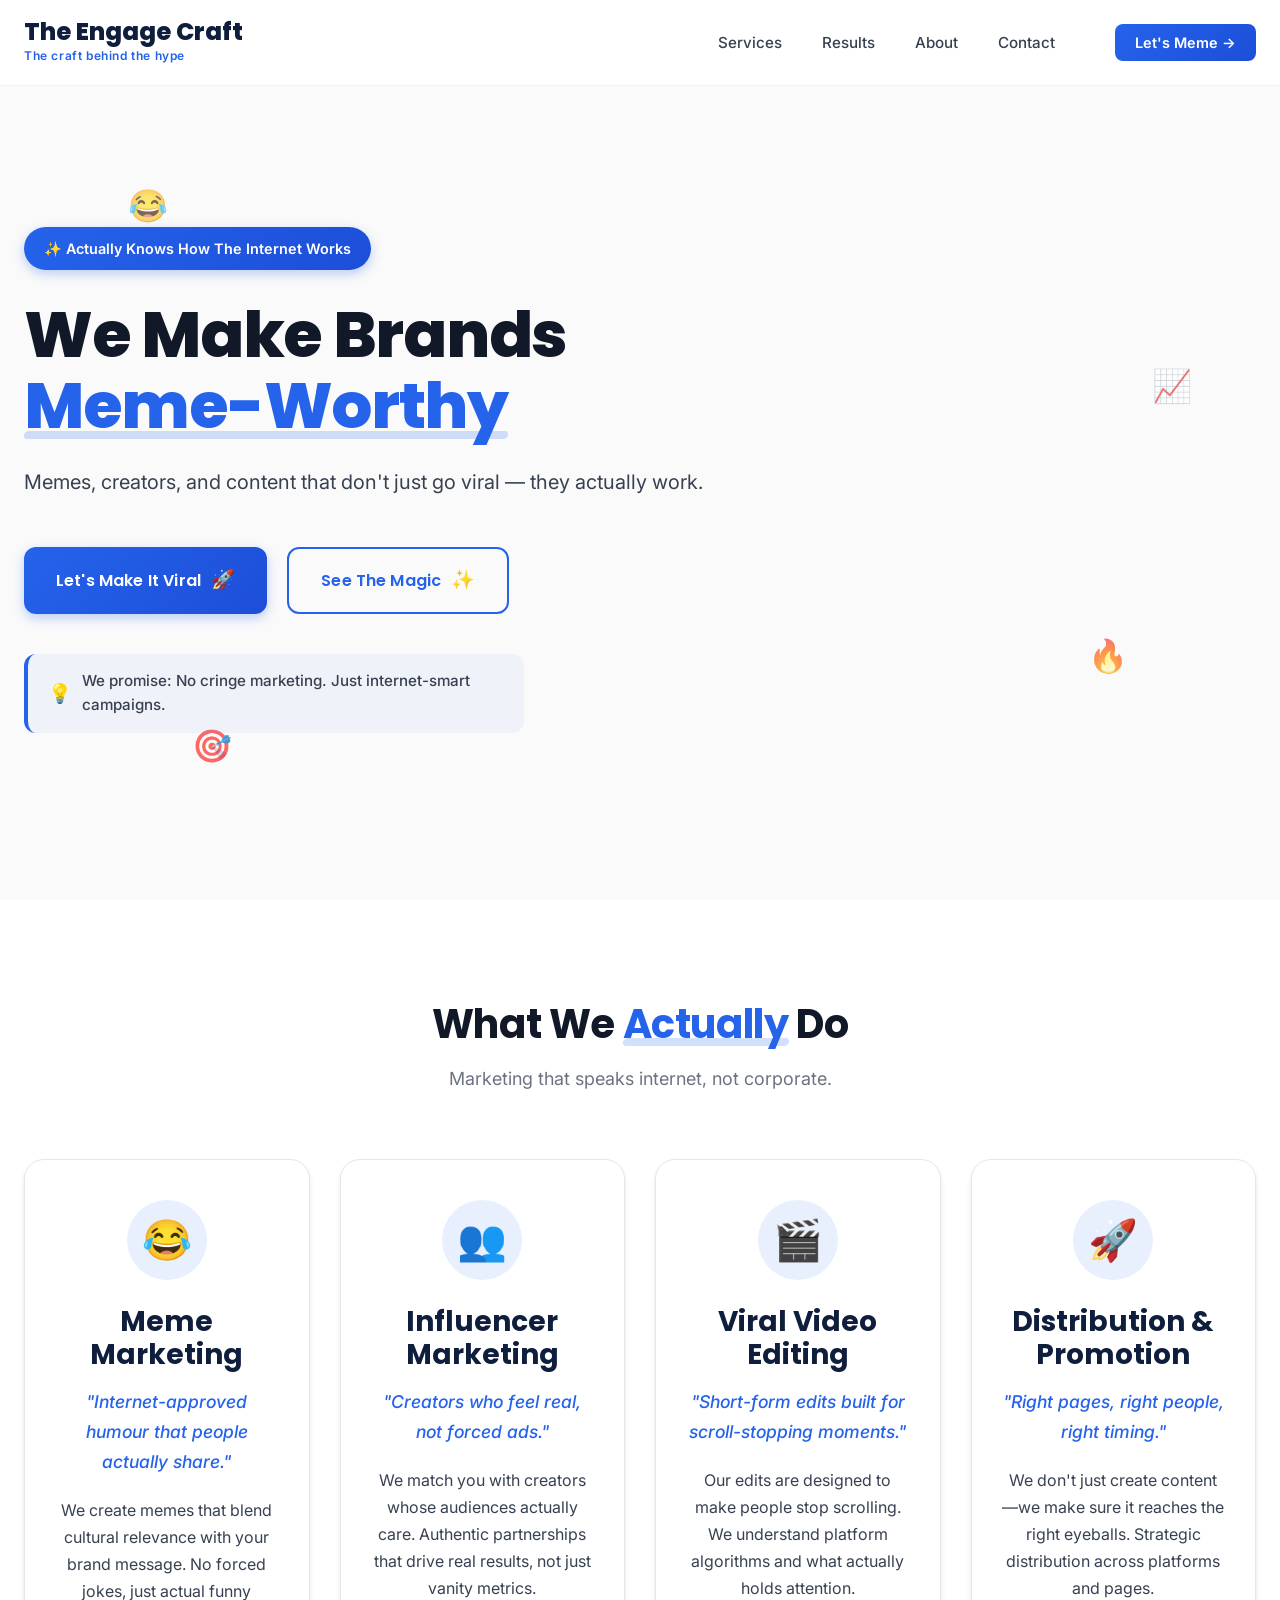
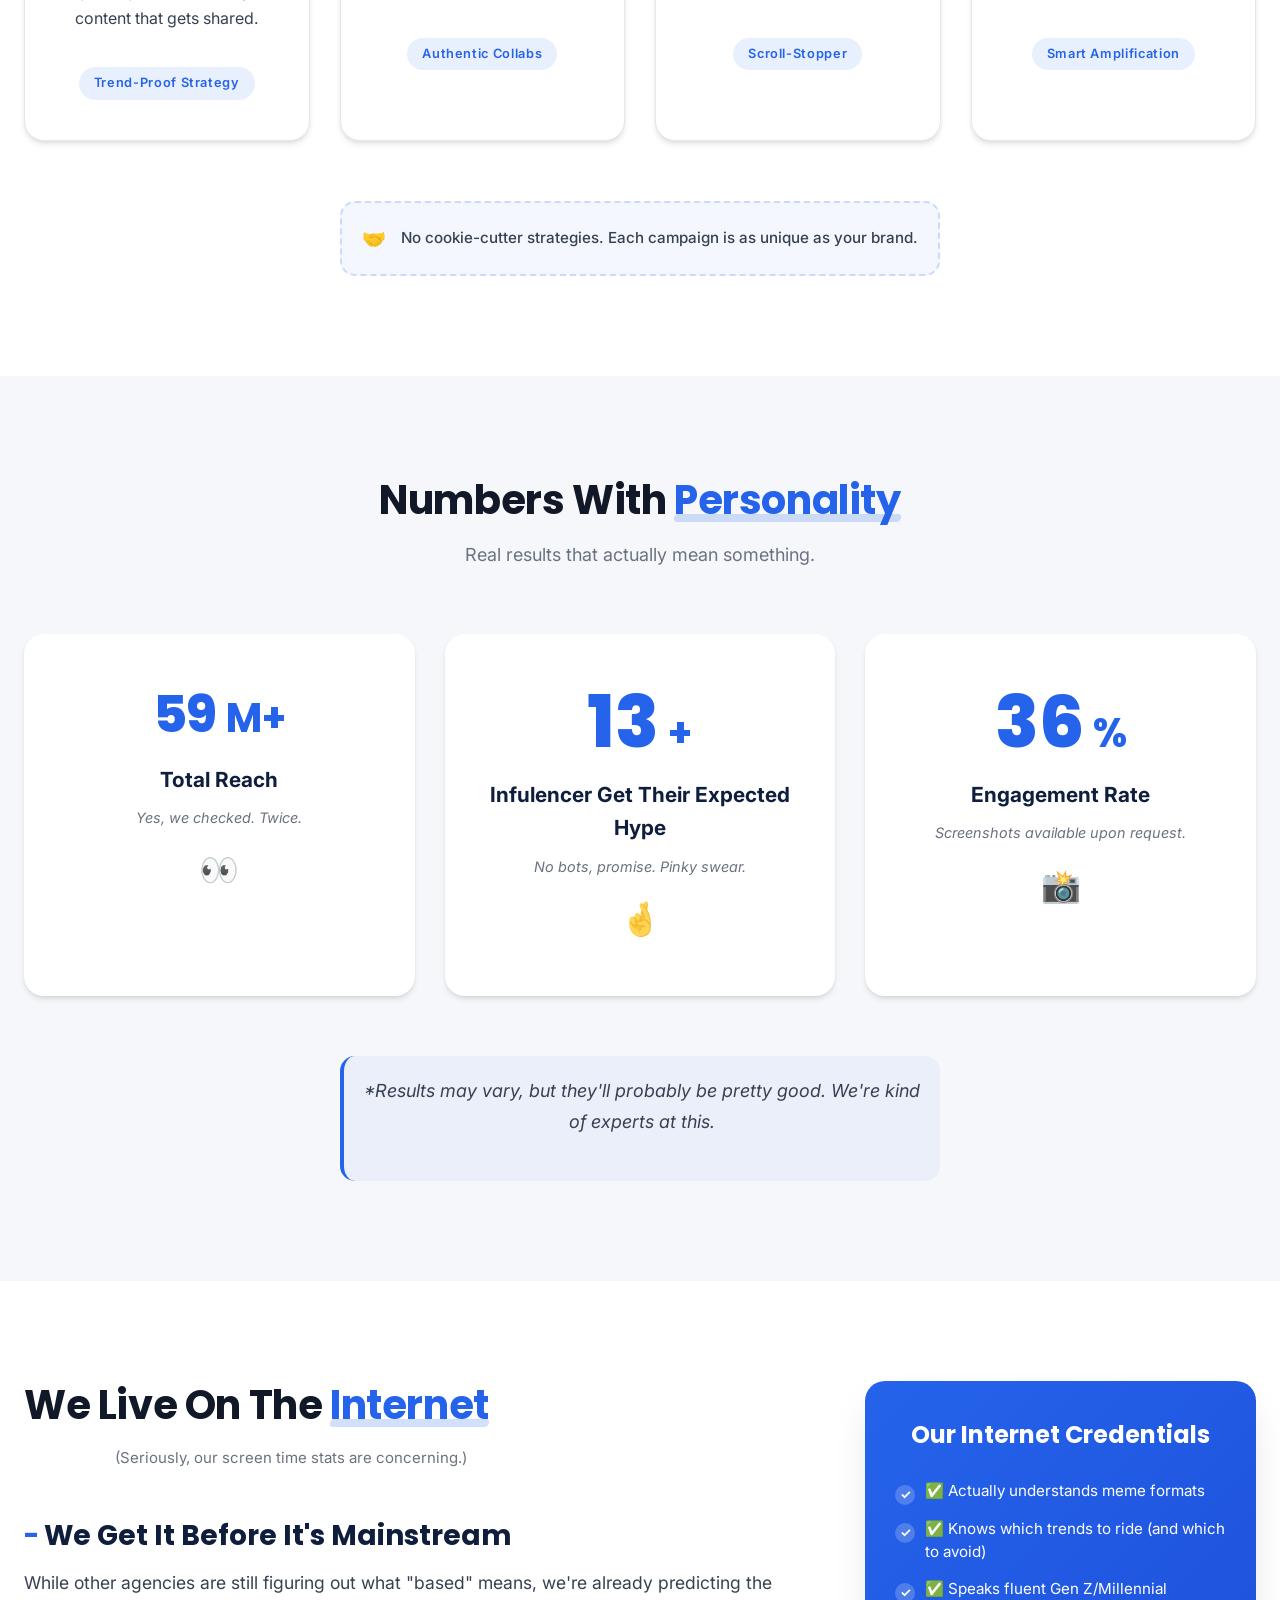
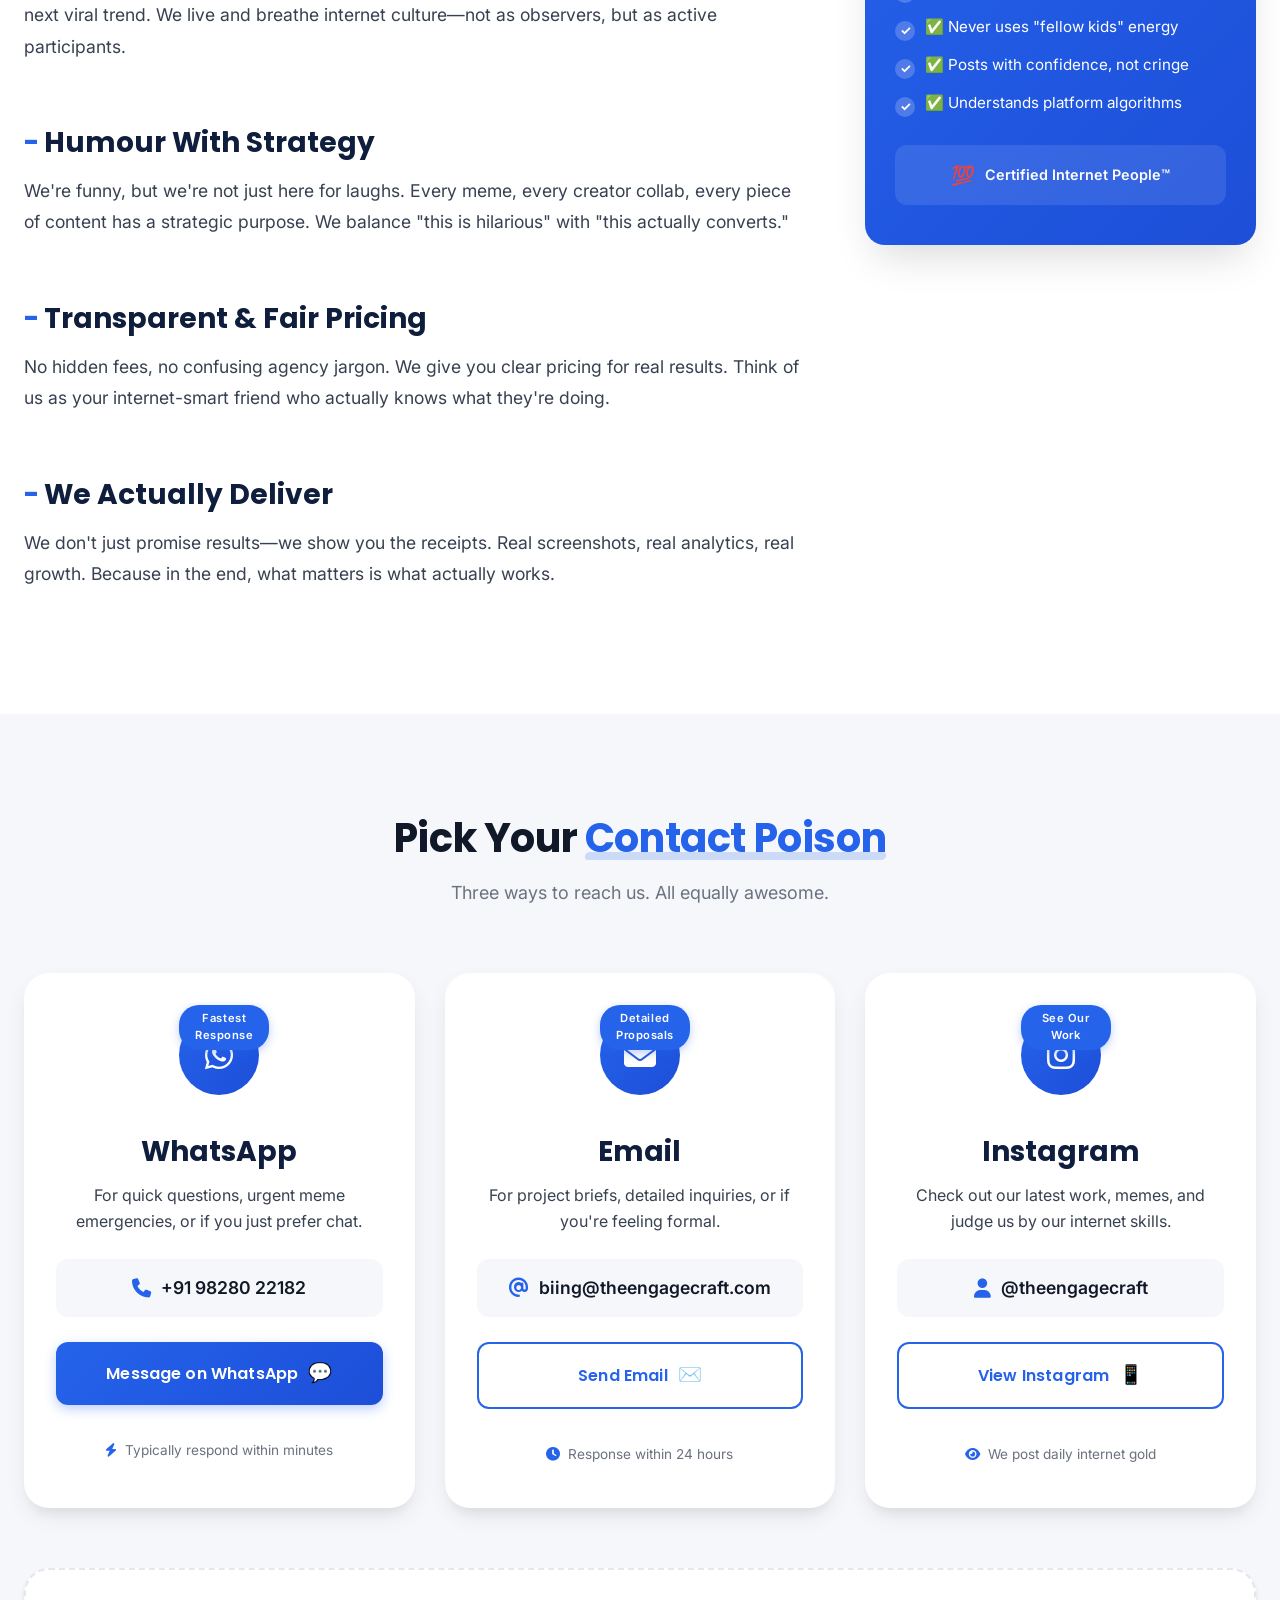
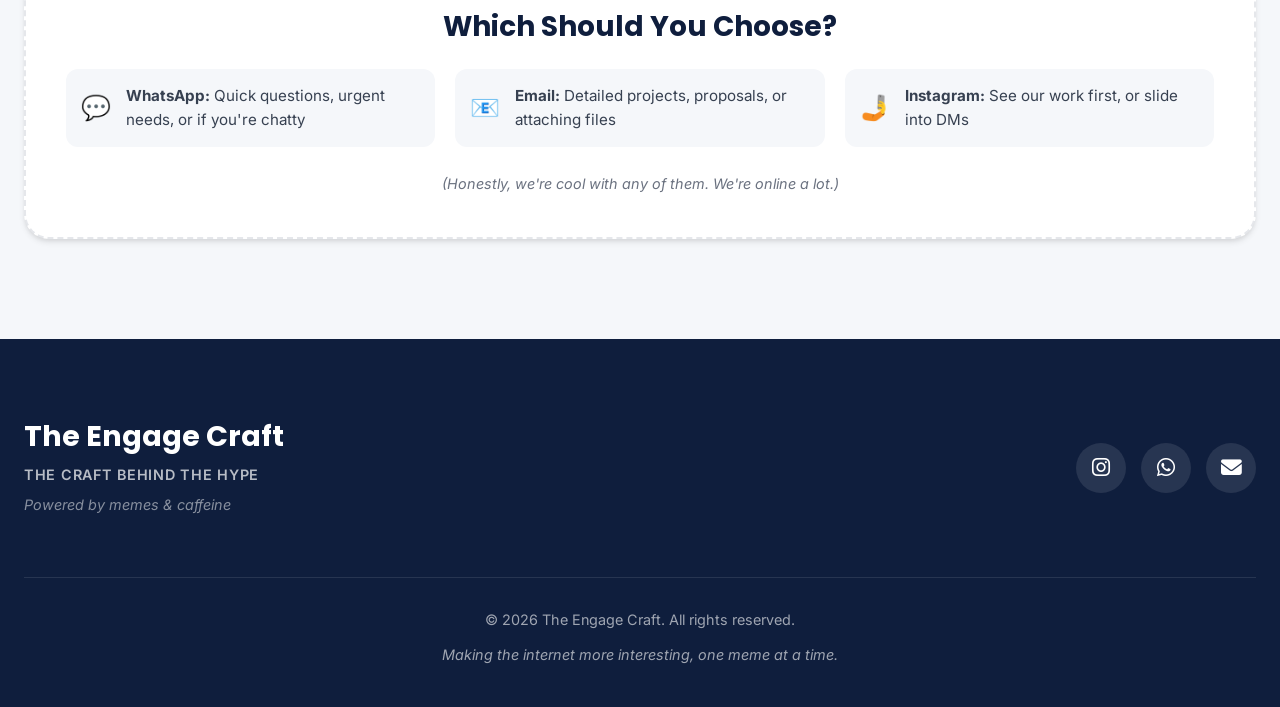
==== index.html @ 4ba02a15 "index.html" ====
<!DOCTYPE html>
<html lang="en">
<head>
    <meta charset="UTF-8">
    <meta name="viewport" content="width=device-width, initial-scale=1.0">
    <title>The Engage Craft | Meme & Influencer Marketing Agency</title>
    <link rel="stylesheet" href="style.css">
    <link rel="preconnect" href="https://fonts.googleapis.com">
    <link rel="preconnect" href="https://fonts.gstatic.com" crossorigin>
    <link href="https://fonts.googleapis.com/css2?family=Inter:wght@300;400;500;600;700;800&family=Poppins:wght@400;500;600;700;800&display=swap" rel="stylesheet">
    <link rel="stylesheet" href="https://cdnjs.cloudflare.com/ajax/libs/font-awesome/6.4.0/css/all.min.css">
</head>
<body>
    <!-- Navigation -->
    <nav class="navbar" id="navbar">
        <div class="container">
            <a href="#hero" class="logo">
                <span class="logo-text">The Engage Craft</span>
                <span class="logo-subtitle">The craft behind the hype</span>
            </a>
            
            <ul class="nav-menu">
                <li><a href="#services" class="nav-link"><span>Services</span></a></li>
                <li><a href="#results" class="nav-link"><span>Results</span></a></li>
                <li><a href="#about" class="nav-link"><span>About</span></a></li>
                <li><a href="#contact" class="nav-link"><span>Contact</span></a></li>
                <li><a href="#contact" class="btn-nav">Let's Meme →</a></li>
            </ul>
            
            <button class="mobile-menu-btn" id="mobileMenuBtn" aria-label="Toggle menu">
                <span class="hamburger-line"></span>
                <span class="hamburger-line"></span>
                <span class="hamburger-line"></span>
            </button>
        </div>
    </nav>

    <!-- Hero Section -->
    <section class="hero" id="hero">
        <div class="container">
            <div class="hero-content">
                <div class="hero-badge animate-on-scroll" data-animation="fade-in">
                    <span>✨ Actually Knows How The Internet Works</span>
                </div>
                
                <h1 class="hero-title animate-on-scroll" data-animation="slide-up">
                    We Make Brands<br><span class="highlight">Meme-Worthy</span>
                </h1>
                
                <p class="hero-subtext animate-on-scroll" data-animation="slide-up" data-delay="0.1">
                    Memes, creators, and content that don't just go viral — they <span class="underline-hover">actually work</span>.
                </p>
                
                <div class="hero-cta animate-on-scroll" data-animation="slide-up" data-delay="0.2">
                    <a href="#contact" class="btn btn-primary wiggle-on-hover">
                        <span class="btn-text">Let's Make It Viral</span>
                        <span class="btn-icon">🚀</span>
                    </a>
                    <a href="#services" class="btn btn-outline">
                        <span class="btn-text">See The Magic</span>
                        <span class="btn-icon">✨</span>
                    </a>
                </div>
                
                <div class="hero-note animate-on-scroll" data-animation="fade-in" data-delay="0.3">
                    <span class="note-icon">💡</span>
                    <span class="note-text">We promise: No cringe marketing. Just internet-smart campaigns.</span>
                </div>
            </div>
        </div>
        
        <!-- Floating memey elements -->
        <div class="floating-elements">
            <div class="floating-emoji" style="top: 20%; left: 10%; animation-delay: 0s;">😂</div>
            <div class="floating-emoji" style="top: 70%; left: 85%; animation-delay: 0.5s;">🔥</div>
            <div class="floating-emoji" style="top: 40%; left: 90%; animation-delay: 1s;">📈</div>
            <div class="floating-emoji" style="top: 80%; left: 15%; animation-delay: 1.5s;">🎯</div>
        </div>
    </section>

    <!-- Services Section -->
    <section class="services" id="services">
        <div class="container">
            <div class="section-header">
                <h2 class="section-title animate-on-scroll" data-animation="fade-in">
                    What We <span class="highlight">Actually</span> Do
                </h2>
                <p class="section-subtitle animate-on-scroll" data-animation="fade-in" data-delay="0.1">
                    Marketing that speaks internet, not corporate.
                </p>
            </div>
            
            <div class="services-grid">
                <div class="service-card animate-on-scroll" data-animation="slide-up">
                    <div class="service-icon">
                        <div class="emoji-circle">😂</div>
                    </div>
                    <h3>Meme Marketing</h3>
                    <p>"Internet-approved humour that people actually share."</p>
                    <div class="service-details">
                        <p>We create memes that blend cultural relevance with your brand message. No forced jokes, just actual funny content that gets shared.</p>
                    </div>
                    <div class="service-tag">Trend-Proof Strategy</div>
                </div>
                
                <div class="service-card animate-on-scroll" data-animation="slide-up" data-delay="0.1">
                    <div class="service-icon">
                        <div class="emoji-circle">👥</div>
                    </div>
                    <h3>Influencer Marketing</h3>
                    <p>"Creators who feel real, not forced ads."</p>
                    <div class="service-details">
                        <p>We match you with creators whose audiences actually care. Authentic partnerships that drive real results, not just vanity metrics.</p>
                    </div>
                    <div class="service-tag">Authentic Collabs</div>
                </div>
                
                <div class="service-card animate-on-scroll" data-animation="slide-up" data-delay="0.2">
                    <div class="service-icon">
                        <div class="emoji-circle">🎬</div>
                    </div>
                    <h3>Viral Video Editing</h3>
                    <p>"Short-form edits built for scroll-stopping moments."</p>
                    <div class="service-details">
                        <p>Our edits are designed to make people stop scrolling. We understand platform algorithms and what actually holds attention.</p>
                    </div>
                    <div class="service-tag">Scroll-Stopper</div>
                </div>
                
                <div class="service-card animate-on-scroll" data-animation="slide-up" data-delay="0.3">
                    <div class="service-icon">
                        <div class="emoji-circle">🚀</div>
                    </div>
                    <h3>Distribution & Promotion</h3>
                    <p>"Right pages, right people, right timing."</p>
                    <div class="service-details">
                        <p>We don't just create content—we make sure it reaches the right eyeballs. Strategic distribution across platforms and pages.</p>
                    </div>
                    <div class="service-tag">Smart Amplification</div>
                </div>
            </div>
            
            <div class="services-note animate-on-scroll" data-animation="fade-in" data-delay="0.4">
                <span class="note-icon">🤝</span>
                <span class="note-text">No cookie-cutter strategies. Each campaign is as unique as your brand.</span>
            </div>
        </div>
    </section>

    <!-- Results Section (UPDATED) -->
    <section class="results" id="results">
        <div class="container">
            <div class="section-header">
                <h2 class="section-title animate-on-scroll" data-animation="fade-in">
                    Numbers With <span class="highlight">Personality</span>
                </h2>
                <p class="section-subtitle animate-on-scroll" data-animation="fade-in" data-delay="0.1">
                    Real results that actually mean something.
                </p>
            </div>
            
            <div class="results-grid">
                <div class="result-card animate-on-scroll" data-animation="counter">
                    <div class="result-number-comma" data-count="100">0</div>
                    <div class="result-suffix">M+</div>
                    <div class="result-title">Total Reach</div>
                    <div class="result-note">Yes, we checked. Twice.</div>
                    <div class="result-emoji">👀</div>
                </div>
                
                <div class="result-card animate-on-scroll" data-animation="counter" data-delay="0.2">
                    <div class="result-number" data-count="25">0</div>
                    <div class="result-suffix">+</div>
                    <div class="result-title">Infulencer Get Their Expected Hype </div>
                    <div class="result-note">No bots, promise. Pinky swear.</div>
                    <div class="result-emoji">🤞</div>
                </div>
                
                <div class="result-card animate-on-scroll" data-animation="counter" data-delay="0.4">
                    <div class="result-number" data-count="95">0</div>
                    <div class="result-suffix">%</div>
                    <div class="result-title">Engagement Rate</div>
                    <div class="result-note">Screenshots available upon request.</div>
                    <div class="result-emoji">📸</div>
                </div>
            </div>
            
            <div class="results-disclaimer animate-on-scroll" data-animation="fade-in" data-delay="0.6">
                <p>*Results may vary, but they'll probably be pretty good. We're kind of experts at this.</p>
            </div>
        </div>
    </section>

    <!-- About Section -->
    <section class="about" id="about">
        <div class="container">
            <div class="about-grid">
                <div class="about-content">
                    <div class="section-header">
                        <h2 class="section-title animate-on-scroll" data-animation="slide-right">
                            We Live On The <span class="highlight">Internet</span>
                        </h2>
                        <p class="section-subtitle animate-on-scroll" data-animation="fade-in" data-delay="0.1" style="font-size: 15px;">
                            (Seriously, our screen time stats are concerning.)
                        </p>
                    </div>
                    
                    <div class="about-text">
                        <div class="about-paragraph animate-on-scroll" data-animation="fade-in">
                            <h3>We Get It Before It's Mainstream</h3>
                            <p>While other agencies are still figuring out what "based" means, we're already predicting the next viral trend. We live and breathe internet culture—not as observers, but as active participants.</p>
                        </div>
                        
                        <div class="about-paragraph animate-on-scroll" data-animation="fade-in" data-delay="0.1">
                            <h3>Humour With Strategy</h3>
                            <p>We're funny, but we're not just here for laughs. Every meme, every creator collab, every piece of content has a strategic purpose. We balance "this is hilarious" with "this actually converts."</p>
                        </div>
                        
                        <div class="about-paragraph animate-on-scroll" data-animation="fade-in" data-delay="0.2">
                            <h3>Transparent & Fair Pricing</h3>
                            <p>No hidden fees, no confusing agency jargon. We give you clear pricing for real results. Think of us as your internet-smart friend who actually knows what they're doing.</p>
                        </div>
                        
                        <div class="about-paragraph animate-on-scroll" data-animation="fade-in" data-delay="0.3">
                            <h3>We Actually Deliver</h3>
                            <p>We don't just promise results—we show you the receipts. Real screenshots, real analytics, real growth. Because in the end, what matters is what actually works.</p>
                        </div>
                    </div>
                </div>
                
                <div class="about-sidebar animate-on-scroll" data-animation="slide-left" data-delay="0.2">
                    <div class="sidebar-card">
                        <h3>Our Internet Credentials</h3>
                        <ul class="credentials-list">
                            <li>✅ Actually understands meme formats</li>
                            <li>✅ Knows which trends to ride (and which to avoid)</li>
                            <li>✅ Speaks fluent Gen Z/Millennial</li>
                            <li>✅ Never uses "fellow kids" energy</li>
                            <li>✅ Posts with confidence, not cringe</li>
                            <li>✅ Understands platform algorithms</li>
                        </ul>
                        <div class="sidebar-note">
                            <span class="note-icon">💯</span>
                            <span>Certified Internet People™</span>
                        </div>
                    </div>
                </div>
            </div>
        </div>
    </section>

    <!-- Contact Section -->
    <section class="contact" id="contact">
        <div class="container">
            <div class="section-header">
                <h2 class="section-title animate-on-scroll" data-animation="fade-in">
                    Pick Your <span class="highlight">Contact Poison</span>
                </h2>
                <p class="section-subtitle animate-on-scroll" data-animation="fade-in" data-delay="0.1">
                    Three ways to reach us. All equally awesome.
                </p>
            </div>
            
            <div class="contact-options-grid">
                <!-- WhatsApp Option -->
                <div class="contact-option-card animate-on-scroll" data-animation="slide-up">
                    <div class="contact-icon-wrapper">
                        <div class="contact-icon pulse-animation">
                            <i class="fab fa-whatsapp"></i>
                        </div>
                        <div class="contact-badge">Fastest Response</div>
                    </div>
                    <h3>WhatsApp</h3>
                    <p class="contact-description">For quick questions, urgent meme emergencies, or if you just prefer chat.</p>
                    <div class="contact-details">
                        <div class="detail-item">
                            <i class="fas fa-phone"></i>
                            <span>+91 98280 22182</span>
                        </div>
                    </div>
                    <a href="https://wa.me/919828022182" class="btn btn-primary" target="_blank">
                        <span class="btn-text">Message on WhatsApp</span>
                        <span class="btn-icon">💬</span>
                    </a>
                    <div class="contact-note">
                        <i class="fas fa-bolt"></i>
                        <span>Typically respond within minutes</span>
                    </div>
                </div>
                
                <!-- Email Option -->
                <div class="contact-option-card animate-on-scroll" data-animation="slide-up" data-delay="0.1">
                    <div class="contact-icon-wrapper">
                        <div class="contact-icon">
                            <i class="fas fa-envelope"></i>
                        </div>
                        <div class="contact-badge">Detailed Proposals</div>
                    </div>
                    <h3>Email</h3>
                    <p class="contact-description">For project briefs, detailed inquiries, or if you're feeling formal.</p>
                    <div class="contact-details">
                        <div class="detail-item">
                            <i class="fas fa-at"></i>
                            <span>biing@theengagecraft.com</span>
                        </div>
                    </div>
                    <a href="mailto:biing@theengagecraft.com" class="btn btn-outline">
                        <span class="btn-text">Send Email</span>
                        <span class="btn-icon">✉️</span>
                    </a>
                    <div class="contact-note">
                        <i class="fas fa-clock"></i>
                        <span>Response within 24 hours</span>
                    </div>
                </div>
                
                <!-- Instagram Option -->
                <div class="contact-option-card animate-on-scroll" data-animation="slide-up" data-delay="0.2">
                    <div class="contact-icon-wrapper">
                        <div class="contact-icon">
                            <i class="fab fa-instagram"></i>
                        </div>
                        <div class="contact-badge">See Our Work</div>
                    </div>
                    <h3>Instagram</h3>
                    <p class="contact-description">Check out our latest work, memes, and judge us by our internet skills.</p>
                    <div class="contact-details">
                        <div class="detail-item">
                            <i class="fas fa-user"></i>
                            <span>@theengagecraft</span>
                        </div>
                    </div>
                    <a href="https://www.instagram.com/theengagecraft/" class="btn btn-outline" target="_blank">
                        <span class="btn-text">View Instagram</span>
                        <span class="btn-icon">📱</span>
                    </a>
                    <div class="contact-note">
                        <i class="fas fa-eye"></i>
                        <span>We post daily internet gold</span>
                    </div>
                </div>
            </div>
            
            <div class="contact-advice animate-on-scroll" data-animation="fade-in" data-delay="0.4">
                <div class="advice-content">
                    <h3>Which Should You Choose?</h3>
                    <div class="advice-grid">
                        <div class="advice-item">
                            <div class="advice-icon">💬</div>
                            <div class="advice-text">
                                <strong>WhatsApp:</strong> Quick questions, urgent needs, or if you're chatty
                            </div>
                        </div>
                        <div class="advice-item">
                            <div class="advice-icon">📧</div>
                            <div class="advice-text">
                                <strong>Email:</strong> Detailed projects, proposals, or attaching files
                            </div>
                        </div>
                        <div class="advice-item">
                            <div class="advice-icon">🤳</div>
                            <div class="advice-text">
                                <strong>Instagram:</strong> See our work first, or slide into DMs
                            </div>
                        </div>
                    </div>
                    <p class="advice-footer">(Honestly, we're cool with any of them. We're online a lot.)</p>
                </div>
            </div>
        </div>
    </section>

    <!-- Footer -->
    <footer class="footer">
        <div class="container">
            <div class="footer-content">
                <div class="footer-brand">
                    <h3>The Engage Craft</h3>
                    <p class="footer-tagline">The craft behind the hype</p>
                    <p class="footer-motto">Powered by memes & caffeine</p>
                </div>
                
                <div class="footer-social">
                    <a href="https://www.instagram.com/theengagecraft/" class="social-icon" target="_blank" aria-label="Instagram">
                        <i class="fab fa-instagram"></i>
                    </a>
                    <a href="https://wa.me/919828022182" class="social-icon" target="_blank" aria-label="WhatsApp">
                        <i class="fab fa-whatsapp"></i>
                    </a>
                    <a href="mailto:biing@theengagecraft.com" class="social-icon" aria-label="Email">
                        <i class="fas fa-envelope"></i>
                    </a>
                </div>
            </div>
            
            <div class="footer-bottom">
                <p>&copy; <span id="currentYear"></span> The Engage Craft. All rights reserved.</p>
                <p class="footer-note">Making the internet more interesting, one meme at a time.</p>
            </div>
        </div>
    </footer>

    <script src="script.js"></script>
</body>
</html>
---- style.css ----
/* ===== CSS RESET & VARIABLES ===== */
* {
    margin: 0;
    padding: 0;
    box-sizing: border-box;
}

:root {
    /* Premium Color Palette */
    --primary-blue: #0F1E3D;
    --accent-blue: #2563EB;
    --electric-blue: #3B82F6;
    --blue-light: rgba(37, 99, 235, 0.1);
    --blue-gradient: linear-gradient(135deg, #2563EB 0%, #1D4ED8 100%);
    
    /* Neutral Colors */
    --white: #FFFFFF;
    --off-white: #FAFAFA;
    --light-gray: #F5F7FA;
    --medium-gray: #E5E7EB;
    --dark-gray: #374151;
    --charcoal: #111827;
    
    /* Typography */
    --text-primary: #111827;
    --text-secondary: #374151;
    --text-light: #6B7280;
    
    /* Effects */
    --shadow-sm: 0 1px 3px rgba(0, 0, 0, 0.1);
    --shadow-md: 0 4px 6px -1px rgba(0, 0, 0, 0.1), 0 2px 4px -1px rgba(0, 0, 0, 0.06);
    --shadow-lg: 0 10px 25px -5px rgba(0, 0, 0, 0.1), 0 10px 10px -5px rgba(0, 0, 0, 0.04);
    --shadow-xl: 0 20px 40px -10px rgba(0, 0, 0, 0.15);
    
    /* Animations */
    --transition: all 0.3s cubic-bezier(0.34, 1.56, 0.64, 1);
    --transition-slow: all 0.6s cubic-bezier(0.34, 1.56, 0.64, 1);
}

html {
    scroll-behavior: smooth;
    font-size: 16px;
}

body {
    font-family: 'Inter', sans-serif;
    line-height: 1.6;
    color: var(--text-secondary);
    background-color: var(--white);
    overflow-x: hidden;
    -webkit-font-smoothing: antialiased;
    -moz-osx-font-smoothing: grayscale;
}

.container {
    width: 100%;
    max-width: 1280px;
    margin: 0 auto;
    padding: 0 24px;
}

section {
    padding: 100px 0;
    position: relative;
}

/* ===== PLAYFUL TYPOGRAPHY ===== */
h1, h2, h3, h4 {
    font-family: 'Poppins', sans-serif;
    font-weight: 700;
    line-height: 1.2;
    margin-bottom: 1rem;
    color: var(--text-primary);
}

h1 {
    font-size: 3.5rem;
    font-weight: 800;
    letter-spacing: -0.02em;
}

h2 {
    font-size: 2.5rem;
    letter-spacing: -0.01em;
}

h3 {
    font-size: 1.75rem;
}

p {
    margin-bottom: 1.5rem;
    font-weight: 400;
    color: var(--text-secondary);
    font-size: 1.125rem;
    line-height: 1.7;
}

.highlight {
    color: var(--accent-blue);
    position: relative;
    display: inline-block;
}

.highlight::after {
    content: '';
    position: absolute;
    bottom: 2px;
    left: 0;
    width: 100%;
    height: 8px;
    background-color: rgba(37, 99, 235, 0.2);
    z-index: -1;
    border-radius: 4px;
    transform: skewX(-15deg);
}

.underline-hover {
    position: relative;
    display: inline-block;
}

.underline-hover::after {
    content: '';
    position: absolute;
    bottom: -2px;
    left: 0;
    width: 0;
    height: 3px;
    background-color: var(--accent-blue);
    transition: width 0.3s;
    border-radius: 2px;
}

.underline-hover:hover::after {
    width: 100%;
}

.section-title {
    margin-bottom: 1rem;
    position: relative;
}

.section-subtitle {
    color: var(--text-light);
    max-width: 600px;
    margin: 0 auto 3rem;
    font-size: 1.125rem;
}

.section-header {
    text-align: center;
    margin-bottom: 4rem;
}

/* ===== PLAYFUL BUTTONS ===== */
.btn {
    display: inline-flex;
    align-items: center;
    justify-content: center;
    padding: 16px 32px;
    border-radius: 12px;
    text-decoration: none;
    font-weight: 600;
    font-size: 1rem;
    cursor: pointer;
    transition: var(--transition);
    border: none;
    position: relative;
    overflow: hidden;
    gap: 10px;
    font-family: 'Poppins', sans-serif;
    letter-spacing: 0.01em;
}

.btn::before {
    content: '';
    position: absolute;
    top: 50%;
    left: 50%;
    width: 0;
    height: 0;
    border-radius: 50%;
    background: linear-gradient(135deg, rgba(255, 255, 255, 0.1) 0%, rgba(255, 255, 255, 0.2) 100%);
    transform: translate(-50%, -50%);
    transition: width 0.6s, height 0.6s;
}

.btn:hover::before {
    width: 300px;
    height: 300px;
}

.btn-primary {
    background: var(--blue-gradient);
    color: var(--white);
    box-shadow: 0 4px 12px rgba(37, 99, 235, 0.3);
}

.btn-primary:hover {
    transform: translateY(-4px) scale(1.02);
    box-shadow: 0 8px 25px rgba(37, 99, 235, 0.4);
}

.btn-outline {
    background-color: transparent;
    color: var(--accent-blue);
    border: 2px solid var(--accent-blue);
}

.btn-outline:hover {
    background-color: var(--blue-light);
    transform: translateY(-4px);
    box-shadow: var(--shadow-md);
}

.btn-nav {
    padding: 10px 20px;
    background: var(--blue-gradient);
    color: var(--white);
    border-radius: 8px;
    font-weight: 600;
    text-decoration: none;
    transition: var(--transition);
    margin-left: 20px;
    font-size: 0.9rem;
}

.btn-nav:hover {
    transform: translateY(-2px) scale(1.05);
    box-shadow: 0 4px 12px rgba(37, 99, 235, 0.3);
}

.btn-submit {
    width: 100%;
    margin-top: 20px;
    padding: 18px 32px;
    font-size: 1.1rem;
}

.btn-icon {
    font-weight: 700;
    transition: transform 0.3s;
    font-size: 1.2em;
}

.btn:hover .btn-icon {
    transform: translateX(5px) rotate(5deg);
}

/* Wiggle animation for primary buttons */
.wiggle-on-hover:hover {
    animation: wiggle 0.5s ease-in-out;
}

@keyframes wiggle {
    0%, 100% { transform: translateY(-4px) rotate(0deg); }
    25% { transform: translateY(-4px) rotate(-2deg); }
    75% { transform: translateY(-4px) rotate(2deg); }
}

/* ===== NAVBAR ===== */
.navbar {
    position: fixed;
    top: 0;
    left: 0;
    width: 100%;
    background-color: rgba(255, 255, 255, 0.95);
    backdrop-filter: blur(10px);
    -webkit-backdrop-filter: blur(10px);
    z-index: 1000;
    transition: var(--transition);
    transform: translateY(-100%);
    box-shadow: none;
    padding: 20px 0;
    border-bottom: 1px solid rgba(229, 231, 235, 0.5);
}

.navbar.loaded {
    transform: translateY(0);
}

.navbar.scrolled {
    box-shadow: var(--shadow-md);
    padding: 15px 0;
    background-color: rgba(255, 255, 255, 0.98);
}

.navbar .container {
    display: flex;
    justify-content: space-between;
    align-items: center;
}

.logo {
    display: flex;
    flex-direction: column;
    text-decoration: none;
}

.logo-text {
    font-family: 'Poppins', sans-serif;
    font-size: 1.5rem;
    font-weight: 800;
    color: var(--primary-blue);
    line-height: 1;
}

.logo-subtitle {
    font-size: 0.75rem;
    color: var(--accent-blue);
    font-weight: 600;
    letter-spacing: 0.05em;
    margin-top: 2px;
}

.nav-menu {
    display: flex;
    list-style: none;
    align-items: center;
    gap: 40px;
}

.nav-link {
    text-decoration: none;
    color: var(--text-secondary);
    font-weight: 500;
    font-size: 0.95rem;
    position: relative;
    padding: 8px 0;
    transition: color 0.3s;
}

.nav-link span {
    position: relative;
    z-index: 1;
    display: inline-block;
    transition: transform 0.3s;
}

.nav-link::after {
    content: '';
    position: absolute;
    bottom: 0;
    left: 0;
    width: 0;
    height: 3px;
    background: var(--blue-gradient);
    transition: width 0.3s cubic-bezier(0.34, 1.56, 0.64, 1);
    border-radius: 2px;
}

.nav-link:hover span {
    transform: translateY(-2px);
}

.nav-link:hover {
    color: var(--accent-blue);
}

.nav-link:hover::after {
    width: 100%;
}

.mobile-menu-btn {
    display: none;
    background: none;
    border: none;
    flex-direction: column;
    justify-content: space-between;
    width: 30px;
    height: 24px;
    cursor: pointer;
    z-index: 1001;
    padding: 0;
}

.hamburger-line {
    display: block;
    width: 100%;
    height: 3px;
    background-color: var(--primary-blue);
    border-radius: 3px;
    transition: var(--transition);
}

.mobile-menu-btn.active .hamburger-line:nth-child(1) {
    transform: translateY(10px) rotate(45deg);
    background-color: var(--accent-blue);
}

.mobile-menu-btn.active .hamburger-line:nth-child(2) {
    opacity: 0;
}

.mobile-menu-btn.active .hamburger-line:nth-child(3) {
    transform: translateY(-11px) rotate(-45deg);
    background-color: var(--accent-blue);
}

/* ===== HERO SECTION ===== */
.hero {
    padding: 180px 0 120px;
    background-color: var(--off-white);
    position: relative;
    overflow: hidden;
    min-height: 100vh;
    display: flex;
    align-items: center;
}

.hero-content {
    max-width: 800px;
    position: relative;
    z-index: 2;
}

.hero-badge {
    display: inline-block;
    background: var(--blue-gradient);
    color: var(--white);
    padding: 10px 20px;
    border-radius: 50px;
    font-size: 0.9rem;
    font-weight: 600;
    margin-bottom: 30px;
    box-shadow: 0 4px 12px rgba(37, 99, 235, 0.3);
    animation: float 3s ease-in-out infinite;
}

@keyframes float {
    0%, 100% { transform: translateY(0); }
    50% { transform: translateY(-5px); }
}

.hero-title {
    font-size: 4rem;
    margin-bottom: 1.5rem;
    line-height: 1.1;
}

.hero-subtext {
    font-size: 1.25rem;
    margin-bottom: 3rem;
    color: var(--dark-gray);
    max-width: 700px;
}

.hero-cta {
    display: flex;
    gap: 20px;
    margin-bottom: 40px;
}

.hero-note {
    display: flex;
    align-items: center;
    gap: 10px;
    padding: 15px 20px;
    background-color: rgba(37, 99, 235, 0.05);
    border-radius: 12px;
    border-left: 4px solid var(--accent-blue);
    max-width: 500px;
}

.note-icon {
    font-size: 1.2rem;
}

.note-text {
    font-weight: 500;
    color: var(--text-secondary);
    font-size: 0.95rem;
}

/* Floating emojis */
.floating-elements {
    position: absolute;
    top: 0;
    left: 0;
    width: 100%;
    height: 100%;
    pointer-events: none;
    z-index: 1;
}

.floating-emoji {
    position: absolute;
    font-size: 2rem;
    opacity: 0.7;
    animation: float-around 15s infinite linear;
    filter: blur(0.5px);
}

@keyframes float-around {
    0% {
        transform: translate(0, 0) rotate(0deg);
    }
    25% {
        transform: translate(20px, -20px) rotate(90deg);
    }
    50% {
        transform: translate(0, -40px) rotate(180deg);
    }
    75% {
        transform: translate(-20px, -20px) rotate(270deg);
    }
    100% {
        transform: translate(0, 0) rotate(360deg);
    }
}

/* ===== SERVICES SECTION ===== */
.services {
    background-color: var(--white);
}

.services-grid {
    display: grid;
    grid-template-columns: repeat(auto-fit, minmax(280px, 1fr));
    gap: 30px;
    margin-top: 3rem;
}

.service-card {
    background-color: var(--white);
    padding: 40px 30px;
    border-radius: 20px;
    box-shadow: var(--shadow-md);
    transition: var(--transition);
    position: relative;
    overflow: hidden;
    border: 1px solid var(--medium-gray);
    text-align: center;
}

.service-card:hover {
    transform: translateY(-10px) scale(1.02);
    box-shadow: var(--shadow-xl);
    border-color: var(--accent-blue);
}

.service-card::before {
    content: '';
    position: absolute;
    top: 0;
    left: 0;
    width: 100%;
    height: 5px;
    background: var(--blue-gradient);
    transform: scaleX(0);
    transform-origin: left;
    transition: transform 0.5s;
}

.service-card:hover::before {
    transform: scaleX(1);
}

.service-icon {
    margin-bottom: 25px;
}

.emoji-circle {
    width: 80px;
    height: 80px;
    background: var(--blue-light);
    border-radius: 50%;
    display: flex;
    align-items: center;
    justify-content: center;
    margin: 0 auto;
    font-size: 2.5rem;
    transition: var(--transition);
}

.service-card:hover .emoji-circle {
    background: var(--blue-gradient);
    color: var(--white);
    transform: scale(1.1) rotate(5deg);
}

.service-card h3 {
    margin-bottom: 15px;
    color: var(--primary-blue);
}

.service-card > p {
    font-style: italic;
    color: var(--accent-blue);
    font-weight: 500;
    margin-bottom: 20px;
    font-size: 1.1rem;
}

.service-details p {
    color: var(--text-secondary);
    margin-bottom: 20px;
    font-size: 1rem;
}

.service-tag {
    display: inline-block;
    background-color: var(--blue-light);
    color: var(--accent-blue);
    padding: 6px 15px;
    border-radius: 20px;
    font-size: 0.8rem;
    font-weight: 600;
    letter-spacing: 0.05em;
    margin-top: 15px;
}

.services-note {
    text-align: center;
    margin-top: 60px;
    padding: 20px;
    background-color: rgba(37, 99, 235, 0.05);
    border-radius: 15px;
    border: 2px dashed rgba(37, 99, 235, 0.2);
    display: flex;
    align-items: center;
    justify-content: center;
    gap: 15px;
    max-width: 600px;
    margin-left: auto;
    margin-right: auto;
}

/* ===== RESULTS SECTION (UPDATED FOR COMMA FORMAT) ===== */
.results {
    background-color: var(--light-gray);
}

.results-grid {
    display: grid;
    grid-template-columns: repeat(auto-fit, minmax(300px, 1fr));
    gap: 30px;
    margin-top: 3rem;
}

.result-card {
    background-color: var(--white);
    padding: 50px 30px;
    border-radius: 20px;
    box-shadow: var(--shadow-md);
    transition: var(--transition);
    border: 2px solid transparent;
    text-align: center;
    position: relative;
    overflow: hidden;
}

.result-card:hover {
    transform: translateY(-8px);
    box-shadow: var(--shadow-xl);
    border-color: var(--accent-blue);
}

.result-card::after {
    content: '';
    position: absolute;
    top: 0;
    left: 0;
    width: 100%;
    height: 100%;
    background: linear-gradient(135deg, rgba(37, 99, 235, 0.05) 0%, transparent 100%);
    opacity: 0;
    transition: opacity 0.3s;
}

.result-card:hover::after {
    opacity: 1;
}

/* Regular number display */
.result-number {
    display: inline-block;
    font-family: 'Poppins', sans-serif;
    font-size: 4.5rem;
    font-weight: 800;
    color: var(--accent-blue);
    line-height: 1;
}

/* Comma-formatted number display - for large numbers */
.result-number-comma {
    display: inline-block;
    font-family: 'Poppins', sans-serif;
    font-size: 3.2rem;
    font-weight: 800;
    color: var(--accent-blue);
    line-height: 1.1;
    letter-spacing: -0.5px;
}

.result-suffix {
    display: inline-block;
    font-family: 'Poppins', sans-serif;
    font-size: 2.5rem;
    font-weight: 700;
    color: var(--accent-blue);
    line-height: 1;
    margin-left: 5px;
}

.result-title {
    font-size: 1.3rem;
    font-weight: 700;
    margin: 20px 0 10px;
    color: var(--primary-blue);
}

.result-note {
    font-size: 0.9rem;
    color: var(--text-light);
    margin-bottom: 15px;
    font-style: italic;
}

.result-emoji {
    font-size: 2rem;
    margin-top: 15px;
    opacity: 0.8;
    transition: transform 0.3s;
}

.result-card:hover .result-emoji {
    transform: scale(1.2) rotate(10deg);
}

.results-disclaimer {
    text-align: center;
    margin-top: 60px;
    padding: 20px;
    background-color: rgba(37, 99, 235, 0.05);
    border-radius: 15px;
    max-width: 600px;
    margin-left: auto;
    margin-right: auto;
    font-style: italic;
    color: var(--text-secondary);
    border-left: 4px solid var(--accent-blue);
}

/* ===== ABOUT SECTION ===== */
.about {
    background-color: var(--white);
}

.about-grid {
    display: grid;
    grid-template-columns: 2fr 1fr;
    gap: 60px;
    align-items: start;
}

.about-content .section-header {
    text-align: left;
    margin-bottom: 3rem;
}

.about-text {
    display: flex;
    flex-direction: column;
    gap: 40px;
}

.about-paragraph h3 {
    color: var(--primary-blue);
    margin-bottom: 15px;
    position: relative;
    padding-left: 20px;
}

.about-paragraph h3::before {
    content: '-';
    position: absolute;
    left: 0;
    color: var(--accent-blue);
    font-weight: bold;
}

.about-paragraph p {
    color: var(--text-secondary);
    font-size: 1.1rem;
    line-height: 1.8;
}

.about-sidebar {
    position: sticky;
    top: 120px;
}

.sidebar-card {
    background: var(--blue-gradient);
    border-radius: 20px;
    padding: 40px 30px;
    color: var(--white);
    box-shadow: var(--shadow-xl);
}

.sidebar-card h3 {
    color: var(--white);
    margin-bottom: 30px;
    font-size: 1.5rem;
    text-align: center;
}

.credentials-list {
    list-style: none;
    margin-bottom: 30px;
}

.credentials-list li {
    margin-bottom: 15px;
    padding-left: 30px;
    position: relative;
    font-size: 0.95rem;
    line-height: 1.5;
}

.credentials-list li::before {
    content: '';
    position: absolute;
    left: 0;
    top: 5px;
    width: 20px;
    height: 20px;
    background-color: rgba(255, 255, 255, 0.2);
    border-radius: 50%;
}

.credentials-list li::after {
    content: '✓';
    position: absolute;
    left: 5px;
    top: 5px;
    color: var(--white);
    font-weight: bold;
    font-size: 0.8rem;
}

.sidebar-note {
    display: flex;
    align-items: center;
    justify-content: center;
    gap: 10px;
    padding: 15px;
    background-color: rgba(255, 255, 255, 0.1);
    border-radius: 12px;
    font-weight: 600;
    font-size: 0.9rem;
}

/* ===== CONTACT SECTION ===== */
.contact {
    background-color: var(--light-gray);
}

.contact-options-grid {
    display: grid;
    grid-template-columns: repeat(auto-fit, minmax(320px, 1fr));
    gap: 30px;
    margin-top: 3rem;
}

.contact-option-card {
    background-color: var(--white);
    padding: 40px 30px;
    border-radius: 25px;
    box-shadow: var(--shadow-lg);
    border: 2px solid transparent;
    transition: var(--transition);
    text-align: center;
    position: relative;
    overflow: hidden;
    display: flex;
    flex-direction: column;
    align-items: center;
}

.contact-option-card:hover {
    transform: translateY(-10px);
    box-shadow: var(--shadow-xl);
    border-color: var(--accent-blue);
}

.contact-option-card::before {
    content: '';
    position: absolute;
    top: 0;
    left: 0;
    width: 100%;
    height: 5px;
    background: var(--blue-gradient);
    transform: scaleX(0);
    transform-origin: left;
    transition: transform 0.5s;
}

.contact-option-card:hover::before {
    transform: scaleX(1);
}

.contact-icon-wrapper {
    position: relative;
    margin-bottom: 25px;
}

.contact-icon {
    width: 80px;
    height: 80px;
    background: var(--blue-gradient);
    border-radius: 50%;
    display: flex;
    align-items: center;
    justify-content: center;
    color: var(--white);
    font-size: 2rem;
    margin: 0 auto 15px;
    transition: var(--transition);
}

.contact-option-card:hover .contact-icon {
    transform: scale(1.1) rotate(10deg);
}

.contact-badge {
    position: absolute;
    top: -10px;
    right: -10px;
    background-color: var(--accent-blue);
    color: var(--white);
    padding: 5px 12px;
    border-radius: 20px;
    font-size: 0.7rem;
    font-weight: 600;
    letter-spacing: 0.05em;
    box-shadow: 0 3px 10px rgba(37, 99, 235, 0.3);
}

.contact-option-card h3 {
    color: var(--primary-blue);
    margin-bottom: 15px;
}

.contact-description {
    color: var(--text-secondary);
    margin-bottom: 25px;
    font-size: 1rem;
    line-height: 1.6;
}

.contact-details {
    background-color: var(--light-gray);
    padding: 15px;
    border-radius: 12px;
    margin-bottom: 25px;
    width: 100%;
}

.detail-item {
    display: flex;
    align-items: center;
    justify-content: center;
    gap: 10px;
    color: var(--text-primary);
    font-weight: 600;
    font-size: 1.1rem;
}

.detail-item i {
    color: var(--accent-blue);
    font-size: 1.2rem;
}

.contact-option-card .btn {
    width: 100%;
    margin-bottom: 20px;
}

.contact-note {
    display: flex;
    align-items: center;
    justify-content: center;
    gap: 8px;
    font-size: 0.85rem;
    color: var(--text-light);
    margin-top: 15px;
}

.contact-note i {
    color: var(--accent-blue);
}

/* Pulse animation for WhatsApp */
.pulse-animation {
    animation: pulse 2s infinite;
}

@keyframes pulse {
    0% {
        box-shadow: 0 0 0 0 rgba(37, 211, 102, 0.4);
    }
    70% {
        box-shadow: 0 0 0 15px rgba(37, 211, 102, 0);
    }
    100% {
        box-shadow: 0 0 0 0 rgba(37, 211, 102, 0);
    }
}

.contact-advice {
    margin-top: 60px;
    padding: 40px;
    background-color: var(--white);
    border-radius: 25px;
    box-shadow: var(--shadow-md);
    border: 2px dashed var(--medium-gray);
}

.advice-content {
    text-align: center;
}

.advice-content h3 {
    color: var(--primary-blue);
    margin-bottom: 25px;
}

.advice-grid {
    display: grid;
    grid-template-columns: repeat(auto-fit, minmax(250px, 1fr));
    gap: 20px;
    margin-bottom: 25px;
}

.advice-item {
    display: flex;
    align-items: center;
    gap: 15px;
    padding: 15px;
    background-color: var(--light-gray);
    border-radius: 12px;
    text-align: left;
}

.advice-icon {
    font-size: 1.5rem;
    flex-shrink: 0;
}

.advice-text {
    font-size: 0.95rem;
    color: var(--text-secondary);
}

.advice-footer {
    font-style: italic;
    color: var(--text-light);
    margin-bottom: 0;
    font-size: 0.9rem;
}

/* ===== FOOTER ===== */
.footer {
    background-color: var(--primary-blue);
    color: var(--white);
    padding: 80px 0 30px;
}

.footer-content {
    display: flex;
    justify-content: space-between;
    align-items: center;
    margin-bottom: 60px;
}

.footer-brand h3 {
    color: var(--white);
    font-size: 1.8rem;
    margin-bottom: 10px;
}

.footer-tagline {
    color: rgba(255, 255, 255, 0.7);
    font-weight: 600;
    font-size: 0.9rem;
    letter-spacing: 0.05em;
    margin-bottom: 5px;
    text-transform: uppercase;
}

.footer-motto {
    color: rgba(255, 255, 255, 0.5);
    font-size: 0.9rem;
    font-style: italic;
    margin-bottom: 0;
}

.footer-social {
    display: flex;
    gap: 15px;
}

.social-icon {
    display: inline-flex;
    align-items: center;
    justify-content: center;
    width: 50px;
    height: 50px;
    background-color: rgba(255, 255, 255, 0.1);
    border-radius: 50%;
    color: var(--white);
    font-size: 1.3rem;
    text-decoration: none;
    transition: var(--transition);
}

.social-icon:hover {
    background-color: var(--accent-blue);
    transform: translateY(-5px) rotate(10deg);
}

.footer-bottom {
    text-align: center;
    padding-top: 30px;
    border-top: 1px solid rgba(255, 255, 255, 0.1);
}

.footer-bottom p {
    color: rgba(255, 255, 255, 0.6);
    margin-bottom: 10px;
    font-size: 0.9rem;
}

.footer-note {
    color: rgba(255, 255, 255, 0.4);
    font-size: 0.85rem;
    font-style: italic;
    margin-bottom: 0;
}

/* ===== ANIMATION CLASSES ===== */
.animate-on-scroll {
    opacity: 0;
    transform: translateY(30px);
    transition: opacity 0.8s cubic-bezier(0.34, 1.56, 0.64, 1), 
                transform 0.8s cubic-bezier(0.34, 1.56, 0.64, 1);
}

.animate-on-scroll.visible {
    opacity: 1;
    transform: translateY(0);
}

/* ===== RESPONSIVE DESIGN ===== */
@media (max-width: 1024px) {
    h1 {
        font-size: 3rem;
    }
    
    h2 {
        font-size: 2.2rem;
    }
    
    .hero-title {
        font-size: 3.2rem;
    }
    
    .about-grid {
        grid-template-columns: 1fr;
        gap: 40px;
    }
    
    .about-sidebar {
        position: static;
    }
    
    .contact-options-grid {
        grid-template-columns: repeat(auto-fit, minmax(300px, 1fr));
    }
    
    /* Adjust font size for comma-formatted number on tablets */
    .result-number-comma {
        font-size: 2.8rem;
    }
}

@media (max-width: 768px) {
    .mobile-menu-btn {
        display: flex;
    }
    
    .nav-menu {
        position: fixed;
        top: 0;
        right: -100%;
        width: 80%;
        max-width: 300px;
        height: 100vh;
        background-color: var(--white);
        flex-direction: column;
        align-items: flex-start;
        justify-content: flex-start;
        gap: 0;
        transition: right 0.4s;
        box-shadow: var(--shadow-xl);
        z-index: 1000;
        padding: 100px 40px 40px;
    }
    
    .nav-menu.active {
        right: 0;
    }
    
    .nav-menu li {
        width: 100%;
        margin-bottom: 15px;
    }
    
    .nav-link {
        display: block;
        padding: 12px 0;
        font-size: 1.1rem;
    }
    
    .btn-nav {
        margin-left: 0;
        margin-top: 20px;
        width: 100%;
        text-align: center;
    }
    
    .hero-cta {
        flex-direction: column;
        align-items: stretch;
    }
    
    .services-grid,
    .results-grid,
    .contact-options-grid {
        grid-template-columns: 1fr;
    }
    
    .floating-emoji {
        display: none;
    }
    
    .advice-grid {
        grid-template-columns: 1fr;
    }
    
    section {
        padding: 80px 0;
    }
    
    .hero {
        padding: 140px 0 80px;
        min-height: auto;
    }
    
    .footer-content {
        flex-direction: column;
        gap: 30px;
        text-align: center;
    }
    
    .contact-option-card,
    .contact-advice {
        padding: 30px 20px;
    }
    
    /* Adjust font size for comma-formatted number on mobile */
    .result-number-comma {
        font-size: 2.2rem;
    }
    
    .result-suffix {
        font-size: 2rem;
    }
}

@media (max-width: 576px) {
    h1 {
        font-size: 2.5rem;
    }
    
    h2 {
        font-size: 2rem;
    }
    
    .hero-title {
        font-size: 2.5rem;
    }
    
    .hero-subtext {
        font-size: 1.1rem;
    }
    
    .service-card,
    .result-card {
        padding: 30px 20px;
    }
    
    .container {
        padding: 0 20px;
    }
    
    /* Further adjust font size for comma-formatted number on small mobile */
    .result-number-comma {
        font-size: 1.8rem;
    }
    
    .result-suffix {
        font-size: 1.6rem;
    }
}
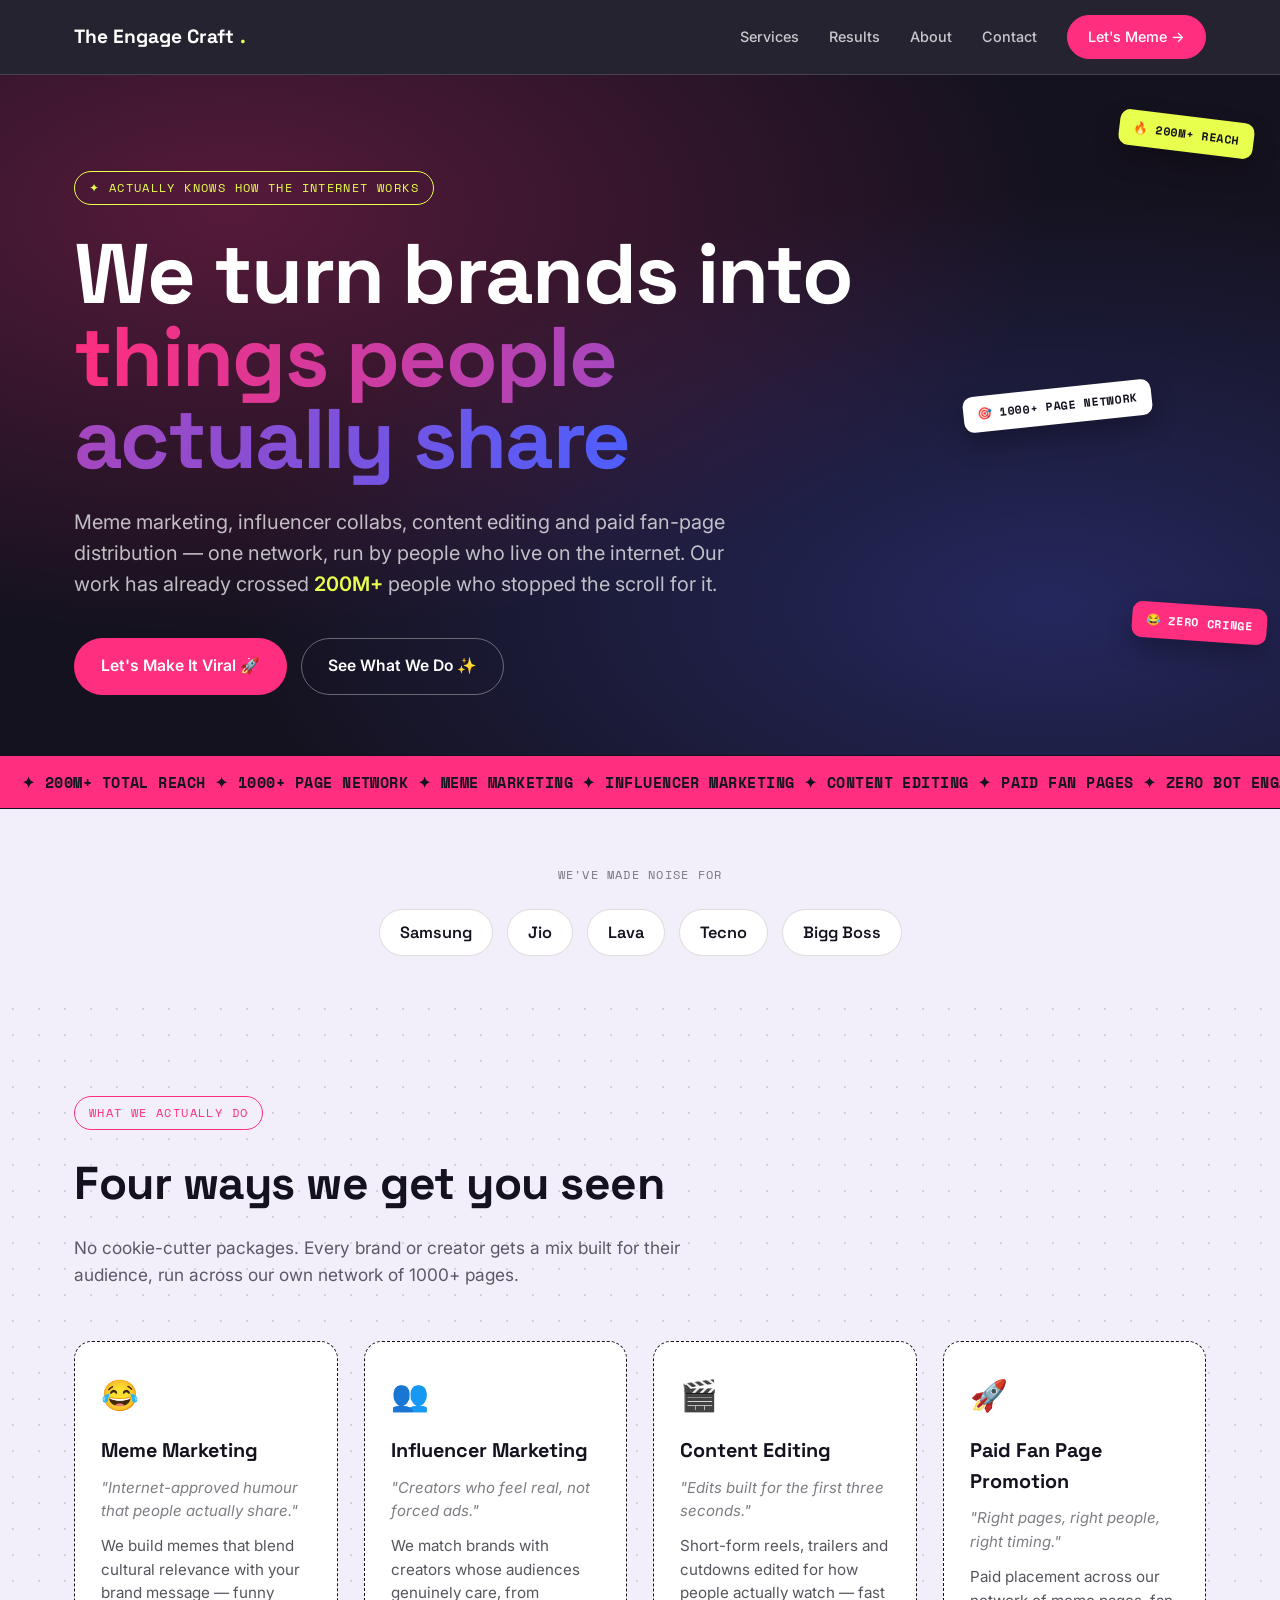
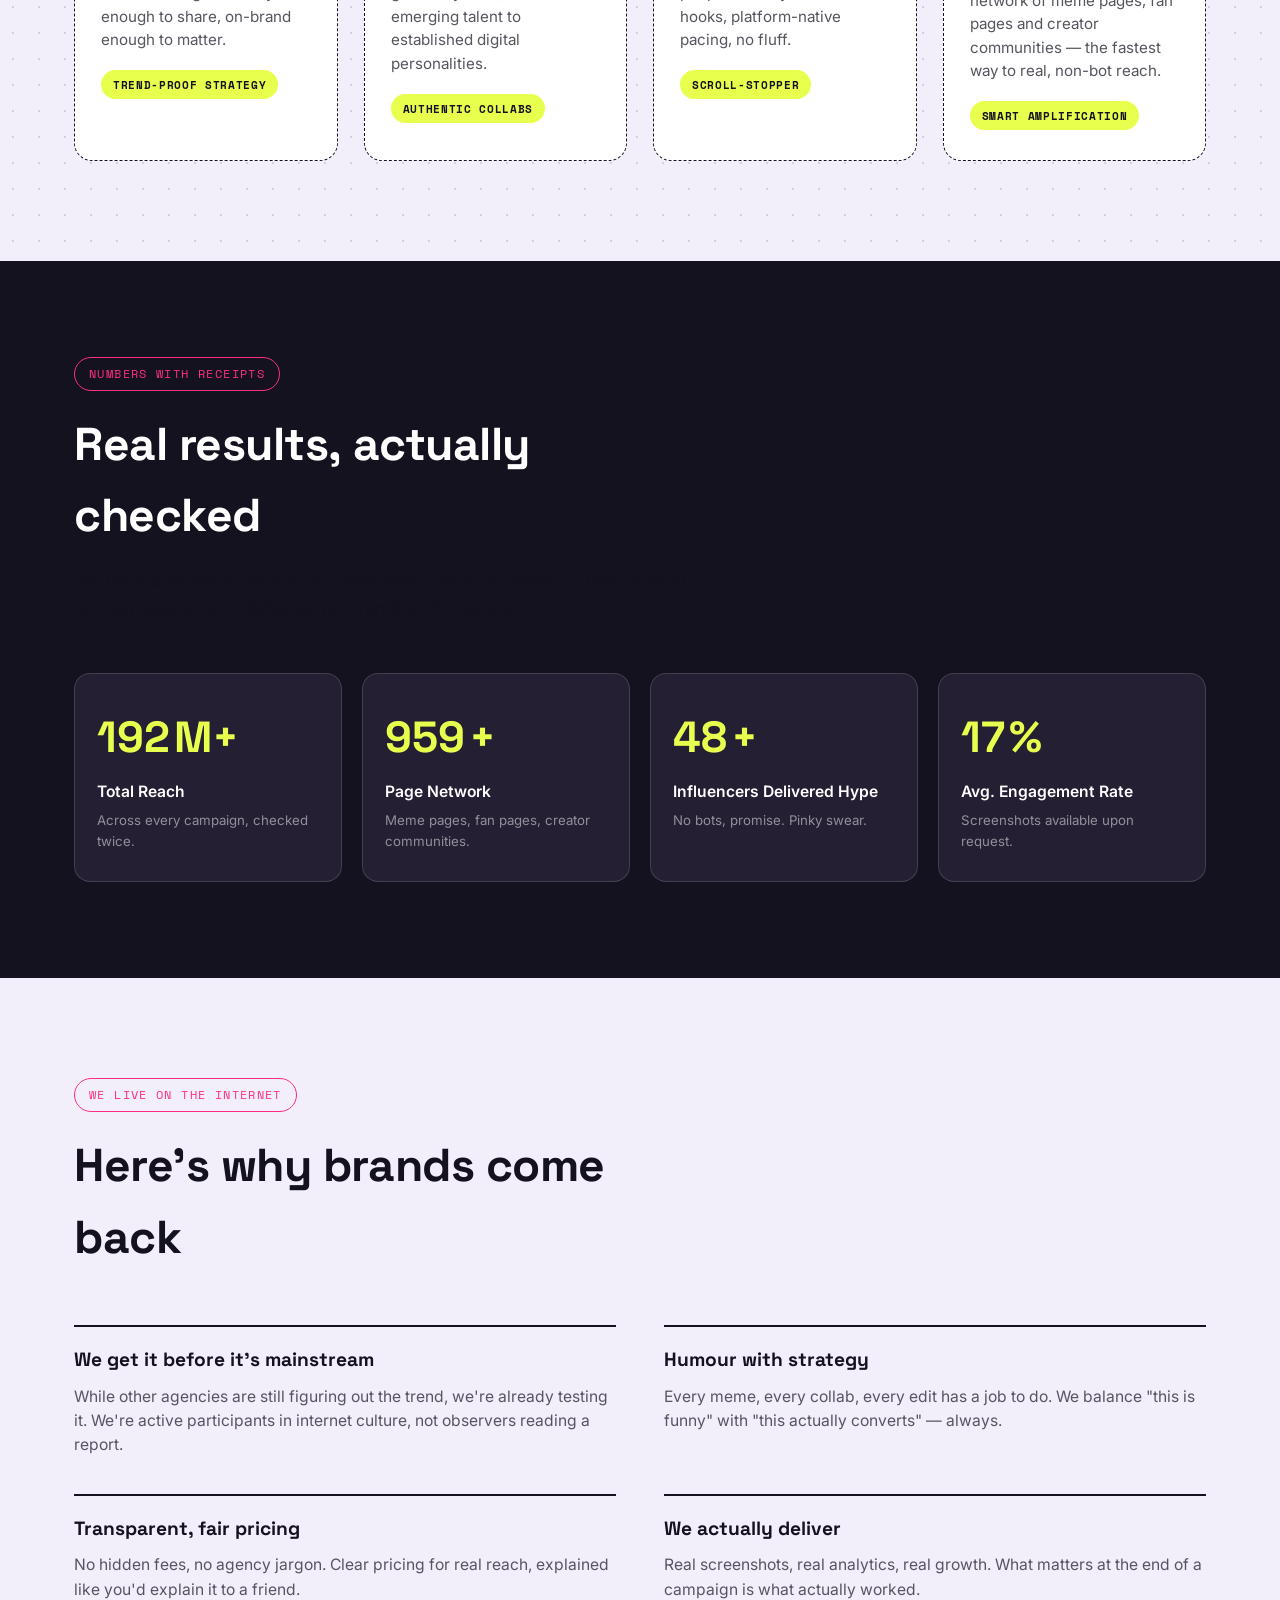
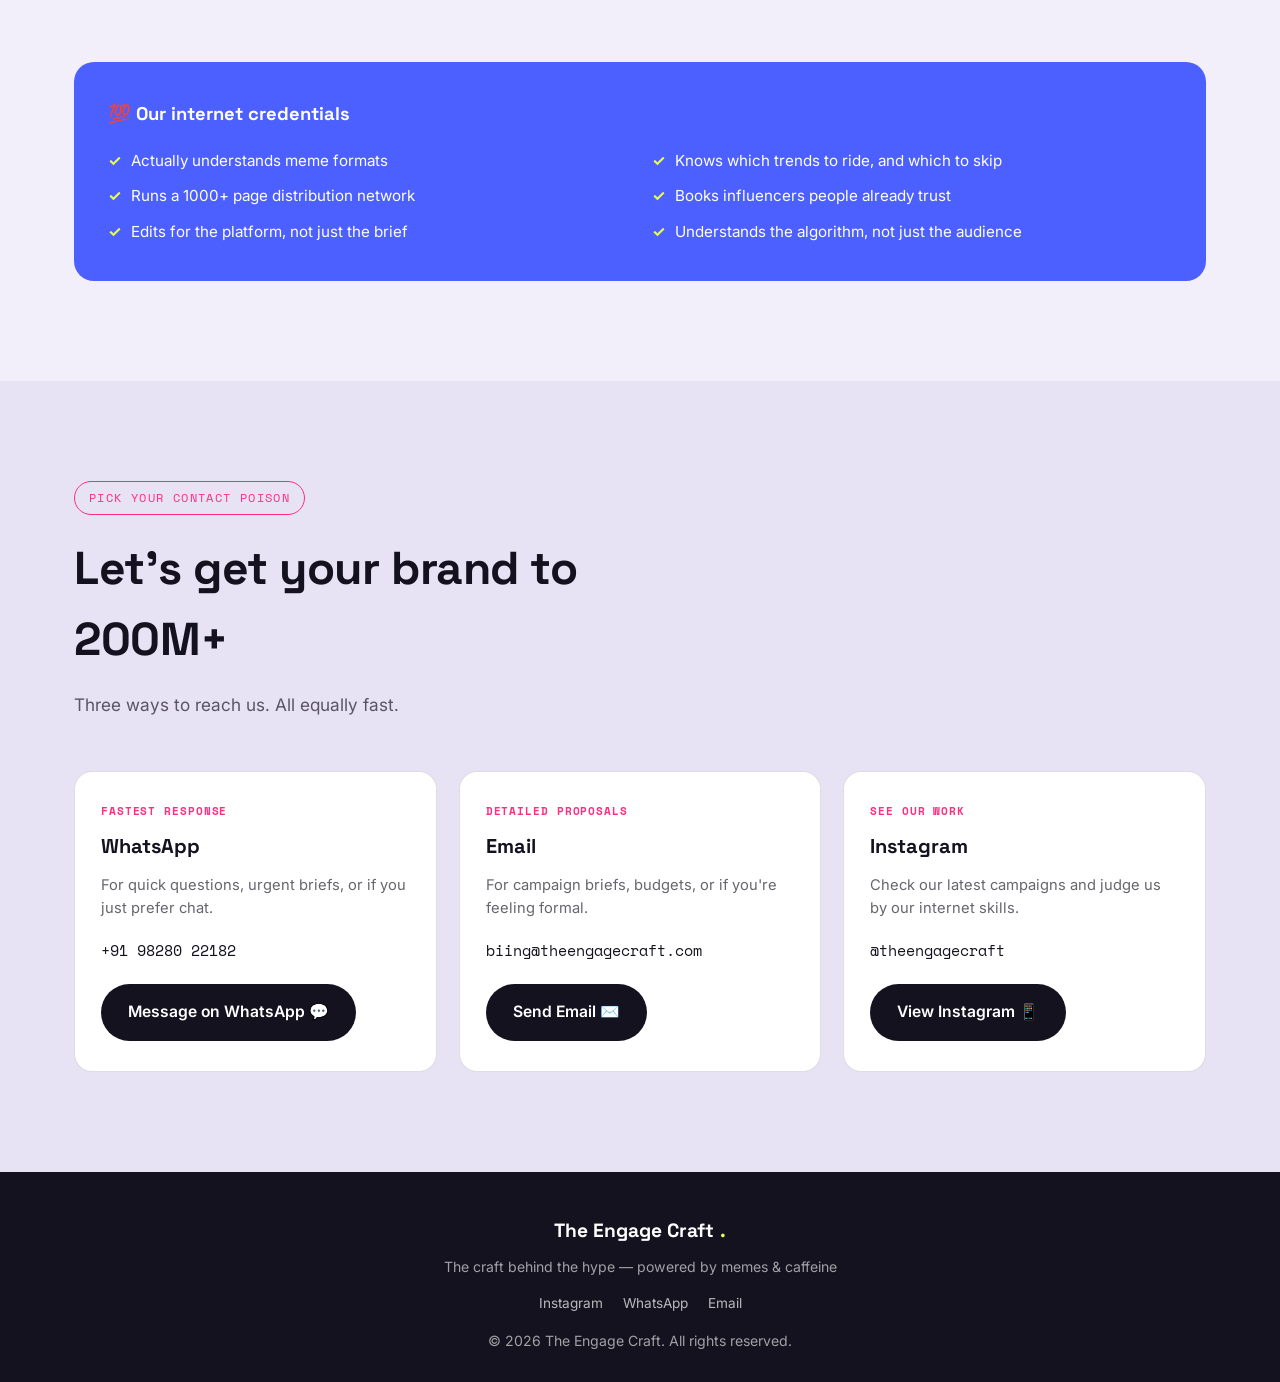
==== commit 60bf5be5: "Update index.html" ====
--- a/index.html
+++ b/index.html
@@ -1,406 +1,656 @@
 <!DOCTYPE html>
 <html lang="en">
 <head>
-    <meta charset="UTF-8">
-    <meta name="viewport" content="width=device-width, initial-scale=1.0">
-    <title>The Engage Craft | Meme & Influencer Marketing Agency</title>
-    <link rel="stylesheet" href="style.css">
-    <link rel="preconnect" href="https://fonts.googleapis.com">
-    <link rel="preconnect" href="https://fonts.gstatic.com" crossorigin>
-    <link href="https://fonts.googleapis.com/css2?family=Inter:wght@300;400;500;600;700;800&family=Poppins:wght@400;500;600;700;800&display=swap" rel="stylesheet">
-    <link rel="stylesheet" href="https://cdnjs.cloudflare.com/ajax/libs/font-awesome/6.4.0/css/all.min.css">
+<meta charset="UTF-8">
+<meta name="viewport" content="width=device-width, initial-scale=1.0">
+<title>The Engage Craft — Meme, Influencer & Fan Page Marketing Agency</title>
+<link rel="preconnect" href="https://fonts.googleapis.com">
+<link rel="preconnect" href="https://fonts.gstatic.com" crossorigin>
+<link href="https://fonts.googleapis.com/css2?family=Space+Grotesk:wght@500;600;700&family=Inter:wght@400;500;600;700&family=Space+Mono:wght@400;700&display=swap" rel="stylesheet">
+<style>
+  :root{
+    --ink:#15121f;
+    --ink-soft:#241f33;
+    --paper:#f3effa;
+    --paper-dim:#e8e2f5;
+    --pink:#ff2e7e;
+    --yellow:#e8ff4d;
+    --blue:#4c5fff;
+    --line: rgba(21,18,31,0.14);
+    --line-on-dark: rgba(255,255,255,0.14);
+    --font-display:'Space Grotesk', sans-serif;
+    --font-body:'Inter', sans-serif;
+    --font-mono:'Space Mono', monospace;
+  }
+
+  *{box-sizing:border-box; margin:0; padding:0;}
+  html{scroll-behavior:smooth;}
+  body{
+    background:var(--paper);
+    color:var(--ink);
+    font-family:var(--font-body);
+    line-height:1.55;
+    -webkit-font-smoothing:antialiased;
+    overflow-x:hidden;
+  }
+  img{max-width:100%; display:block;}
+  a{color:inherit; text-decoration:none;}
+  ul{list-style:none;}
+
+  :focus-visible{
+    outline:3px solid var(--blue);
+    outline-offset:3px;
+    border-radius:4px;
+  }
+
+  .wrap{max-width:1180px; margin:0 auto; padding:0 24px;}
+  section{position:relative;}
+
+  .eyebrow{
+    display:inline-flex; align-items:center; gap:8px;
+    font-family:var(--font-mono);
+    font-size:0.72rem;
+    letter-spacing:0.12em;
+    text-transform:uppercase;
+    padding:7px 14px;
+    border:1px solid currentColor;
+    border-radius:999px;
+  }
+
+  /* ---------- NAV ---------- */
+  header{
+    position:sticky; top:0; z-index:100;
+    background:rgba(21,18,31,0.92);
+    backdrop-filter:blur(10px);
+    border-bottom:1px solid var(--line-on-dark);
+  }
+  nav.wrap{
+    display:flex; align-items:center; justify-content:space-between;
+    height:74px;
+    color:#fff;
+  }
+  .brand{
+    font-family:var(--font-display);
+    font-weight:700;
+    font-size:1.2rem;
+    display:flex; align-items:baseline; gap:6px;
+  }
+  .brand span{color:var(--yellow); font-size:1.2rem;}
+  .nav-links{display:flex; align-items:center; gap:30px;}
+  .nav-links a{
+    font-size:0.9rem; font-weight:500; color:rgba(255,255,255,0.75);
+    transition:color .2s ease;
+  }
+  .nav-links a:hover{color:#fff;}
+  .nav-cta{
+    background:var(--pink); color:#fff !important;
+    padding:10px 20px; border-radius:999px;
+    font-weight:600; font-size:0.88rem;
+    border:1px solid var(--pink);
+    transition:transform .2s ease, background .2s ease;
+  }
+  .nav-cta:hover{background:transparent; transform:translateY(-1px);}
+  .nav-toggle{display:none; background:none; border:none; color:#fff; font-size:1.6rem; cursor:pointer;}
+
+  @media (max-width:840px){
+    .nav-links{
+      position:absolute; top:74px; left:0; right:0;
+      background:var(--ink); flex-direction:column; align-items:flex-start;
+      padding:20px 24px 28px; gap:16px;
+      border-bottom:1px solid var(--line-on-dark);
+      display:none;
+    }
+    .nav-links.open{display:flex;}
+    .nav-toggle{display:block;}
+  }
+
+  /* ---------- HERO ---------- */
+  .hero{
+    background:
+      radial-gradient(ellipse at 18% 20%, rgba(255,46,126,0.28), transparent 55%),
+      radial-gradient(ellipse at 82% 78%, rgba(76,95,255,0.28), transparent 55%),
+      var(--ink);
+    color:#fff;
+    padding:96px 0 60px;
+    overflow:hidden;
+  }
+  .hero .wrap{position:relative;}
+  .hero-eyebrow{color:var(--yellow); margin-bottom:28px;}
+  .hero h1{
+    font-family:var(--font-display);
+    font-weight:700;
+    font-size:clamp(2.6rem, 6.6vw, 5.4rem);
+    line-height:0.98;
+    letter-spacing:-0.02em;
+    max-width:16ch;
+  }
+  .hero h1 em{
+    font-style:normal;
+    background:linear-gradient(100deg, var(--pink), var(--blue));
+    -webkit-background-clip:text;
+    background-clip:text;
+    color:transparent;
+  }
+  .hero-sub{
+    margin-top:26px;
+    font-size:clamp(1.05rem,1.6vw,1.25rem);
+    color:rgba(255,255,255,0.72);
+    max-width:52ch;
+  }
+  .hero-sub b{color:var(--yellow); font-weight:600;}
+  .hero-ctas{display:flex; flex-wrap:wrap; gap:14px; margin-top:38px;}
+  .btn{
+    display:inline-flex; align-items:center; gap:8px;
+    padding:15px 26px; border-radius:999px;
+    font-weight:600; font-size:0.98rem;
+    cursor:pointer; border:1px solid transparent;
+    transition:transform .2s ease, box-shadow .2s ease, background .2s ease;
+  }
+  .btn-primary{background:var(--pink); color:#fff;}
+  .btn-primary:hover{transform:translateY(-2px); box-shadow:0 10px 26px rgba(255,46,126,0.35);}
+  .btn-ghost{background:transparent; color:#fff; border-color:rgba(255,255,255,0.35);}
+  .btn-ghost:hover{border-color:#fff; transform:translateY(-2px);}
+
+  .stickers{
+    position:absolute; inset:0; pointer-events:none;
+  }
+  .sticker{
+    position:absolute;
+    font-family:var(--font-mono);
+    font-size:0.72rem;
+    letter-spacing:0.06em;
+    background:#fff; color:var(--ink);
+    padding:9px 14px; border-radius:10px;
+    display:flex; align-items:center; gap:7px;
+    box-shadow:0 12px 24px rgba(0,0,0,0.25);
+    font-weight:700;
+  }
+  .s1{top:6%;  right:2%;  transform:rotate(7deg);  background:var(--yellow);}
+  .s2{top:46%; right:10%; transform:rotate(-6deg); background:#fff;}
+  .s3{top:78%; right:1%;  transform:rotate(4deg);  background:var(--pink); color:#fff;}
+  @media (max-width:960px){ .stickers{display:none;} }
+
+  /* ---------- MARQUEE ---------- */
+  .marquee-strip{
+    background:var(--pink);
+    color:var(--ink);
+    border-top:1px solid var(--ink);
+    border-bottom:1px solid var(--ink);
+    overflow:hidden;
+    white-space:nowrap;
+    padding:14px 0;
+  }
+  .marquee-track{
+    display:inline-flex;
+    animation:scroll-left 26s linear infinite;
+  }
+  .marquee-track span{
+    font-family:var(--font-mono);
+    font-weight:700;
+    font-size:0.95rem;
+    letter-spacing:0.03em;
+    padding:0 22px;
+    display:inline-flex; align-items:center; gap:22px;
+  }
+  @keyframes scroll-left{
+    from{transform:translateX(0);}
+    to{transform:translateX(-50%);}
+  }
+  @media (prefers-reduced-motion: reduce){
+    .marquee-track{animation:none;}
+  }
+
+  /* ---------- TRUSTED BY ---------- */
+  .trusted{padding:56px 0 40px; text-align:center;}
+  .trusted-label{
+    font-family:var(--font-mono);
+    font-size:0.78rem; letter-spacing:0.1em; text-transform:uppercase;
+    color:rgba(21,18,31,0.55);
+    margin-bottom:24px;
+  }
+  .trusted-logos{
+    display:flex; flex-wrap:wrap; justify-content:center; gap:14px;
+  }
+  .trusted-logos span{
+    font-family:var(--font-display); font-weight:600;
+    font-size:1.02rem;
+    padding:10px 20px;
+    border:1px solid var(--line);
+    border-radius:999px;
+    background:#fff;
+  }
+
+  /* ---------- SECTION HEADS ---------- */
+  .section-head{max-width:640px; margin-bottom:52px;}
+  .section-head .eyebrow{margin-bottom:18px; color:var(--pink); border-color:var(--pink);}
+  .section-head h2{
+    font-family:var(--font-display);
+    font-weight:700;
+    font-size:clamp(2rem, 3.6vw, 2.9rem);
+    letter-spacing:-0.01em;
+  }
+  .section-head p{margin-top:16px; font-size:1.08rem; color:rgba(21,18,31,0.68); max-width:56ch;}
+  .on-dark .section-head p{color:rgba(255,255,255,0.68);}
+  .on-dark .section-head .eyebrow{color:var(--yellow); border-color:var(--yellow);}
+
+  /* ---------- SERVICES ---------- */
+  .services{
+    padding:100px 0;
+    background:
+      radial-gradient(circle, var(--line) 1px, transparent 1px) 0 0/26px 26px,
+      var(--paper);
+  }
+  .service-grid{
+    display:grid;
+    grid-template-columns:repeat(4, 1fr);
+    gap:26px;
+  }
+  @media (max-width:1000px){ .service-grid{grid-template-columns:repeat(2, 1fr);} }
+  @media (max-width:600px){ .service-grid{grid-template-columns:1fr;} }
+
+  .service-card{
+    background:#fff;
+    border:1.5px dashed var(--ink);
+    border-radius:18px;
+    padding:30px 26px;
+    transition:transform .25s ease, box-shadow .25s ease;
+  }
+  .service-card:nth-child(1){transform:rotate(-1.4deg);}
+  .service-card:nth-child(2){transform:rotate(1deg);}
+  .service-card:nth-child(3){transform:rotate(-0.8deg);}
+  .service-card:nth-child(4){transform:rotate(1.3deg);}
+  .service-card:hover{
+    transform:rotate(0deg) translateY(-6px);
+    box-shadow:0 18px 34px rgba(21,18,31,0.14);
+  }
+  .service-icon{font-size:1.9rem; margin-bottom:16px;}
+  .service-card h3{
+    font-family:var(--font-display); font-weight:700; font-size:1.24rem;
+    margin-bottom:10px;
+  }
+  .service-quote{
+    font-size:0.94rem; font-style:italic; color:rgba(21,18,31,0.55);
+    margin-bottom:12px;
+  }
+  .service-card p.desc{font-size:0.95rem; color:rgba(21,18,31,0.72); margin-bottom:18px;}
+  .service-tag{
+    display:inline-block;
+    font-family:var(--font-mono); font-size:0.7rem; font-weight:700;
+    letter-spacing:0.06em; text-transform:uppercase;
+    background:var(--yellow); color:var(--ink);
+    padding:6px 12px; border-radius:999px;
+  }
+
+  /* ---------- STATS ---------- */
+  .stats{
+    background:var(--ink); color:#fff;
+    padding:96px 0;
+  }
+  .stats-grid{
+    display:grid; grid-template-columns:repeat(4,1fr); gap:20px;
+    margin-top:8px;
+  }
+  @media (max-width:900px){ .stats-grid{grid-template-columns:repeat(2,1fr);} }
+  .stat-card{
+    background:var(--ink-soft);
+    border:1px solid var(--line-on-dark);
+    border-radius:16px;
+    padding:30px 22px;
+    text-align:left;
+  }
+  .stat-num{
+    font-family:var(--font-display); font-weight:700;
+    font-size:clamp(2.1rem, 3.4vw, 2.8rem);
+    color:var(--yellow);
+    display:flex; align-items:baseline; gap:4px;
+  }
+  .stat-label{margin-top:8px; font-weight:600; font-size:0.98rem;}
+  .stat-note{margin-top:6px; font-size:0.83rem; color:rgba(255,255,255,0.5);}
+
+  /* ---------- WHY US ---------- */
+  .why{padding:100px 0;}
+  .why-grid{
+    display:grid; grid-template-columns:repeat(2,1fr); gap:36px 48px;
+  }
+  @media (max-width:760px){ .why-grid{grid-template-columns:1fr;} }
+  .why-item{border-top:2px solid var(--ink); padding-top:18px;}
+  .why-item h3{
+    font-family:var(--font-display); font-weight:700; font-size:1.2rem; margin-bottom:10px;
+  }
+  .why-item p{font-size:0.98rem; color:rgba(21,18,31,0.7);}
+
+  .credentials{
+    margin-top:60px;
+    background:var(--blue); color:#fff;
+    border-radius:20px;
+    padding:38px 34px;
+  }
+  .credentials h3{
+    font-family:var(--font-display); font-size:1.15rem; margin-bottom:20px;
+  }
+  .cred-list{display:grid; grid-template-columns:repeat(2,1fr); gap:12px 24px;}
+  @media (max-width:640px){ .cred-list{grid-template-columns:1fr;} }
+  .cred-list li{font-size:0.95rem; display:flex; gap:10px;}
+  .cred-list li::before{content:"✓"; font-weight:700; color:var(--yellow); flex-shrink:0;}
+
+  /* ---------- CONTACT ---------- */
+  .contact{
+    background:var(--paper-dim);
+    padding:100px 0;
+  }
+  .contact-grid{
+    display:grid; grid-template-columns:repeat(3,1fr); gap:22px;
+  }
+  @media (max-width:900px){ .contact-grid{grid-template-columns:1fr;} }
+  .contact-card{
+    background:#fff; border-radius:18px; padding:30px 26px;
+    border:1px solid var(--line);
+    display:flex; flex-direction:column; gap:6px;
+  }
+  .contact-card .tag{
+    font-family:var(--font-mono); font-size:0.7rem; text-transform:uppercase;
+    letter-spacing:0.08em; color:var(--pink); font-weight:700; margin-bottom:6px;
+  }
+  .contact-card h3{font-family:var(--font-display); font-size:1.25rem; margin-bottom:6px;}
+  .contact-card p{font-size:0.92rem; color:rgba(21,18,31,0.65); margin-bottom:14px;}
+  .contact-value{font-family:var(--font-mono); font-size:0.92rem; margin-bottom:16px;}
+  .contact-card .btn{align-self:flex-start;}
+  .contact-card .btn-primary{background:var(--ink);}
+  .contact-card .btn-primary:hover{box-shadow:0 10px 26px rgba(21,18,31,0.28);}
+
+  /* ---------- FOOTER ---------- */
+  footer{
+    background:var(--ink); color:rgba(255,255,255,0.6);
+    padding:44px 0 30px;
+    text-align:center;
+    font-size:0.88rem;
+  }
+  footer .brand{justify-content:center; color:#fff; margin-bottom:10px;}
+  footer .foot-links{display:flex; justify-content:center; gap:20px; margin:16px 0; flex-wrap:wrap;}
+  footer .foot-links a{color:rgba(255,255,255,0.7); font-size:0.85rem;}
+  footer .foot-links a:hover{color:#fff;}
+
+  /* reveal on scroll */
+  .reveal{opacity:0; transform:translateY(18px); transition:opacity .6s ease, transform .6s ease;}
+  .reveal.in{opacity:1; transform:translateY(0);}
+  @media (prefers-reduced-motion: reduce){
+    .reveal{opacity:1; transform:none; transition:none;}
+  }
+</style>
 </head>
 <body>
-    <!-- Navigation -->
-    <nav class="navbar" id="navbar">
-        <div class="container">
-            <a href="#hero" class="logo">
-                <span class="logo-text">The Engage Craft</span>
-                <span class="logo-subtitle">The craft behind the hype</span>
-            </a>
-            
-            <ul class="nav-menu">
-                <li><a href="#services" class="nav-link"><span>Services</span></a></li>
-                <li><a href="#results" class="nav-link"><span>Results</span></a></li>
-                <li><a href="#about" class="nav-link"><span>About</span></a></li>
-                <li><a href="#contact" class="nav-link"><span>Contact</span></a></li>
-                <li><a href="#contact" class="btn-nav">Let's Meme →</a></li>
-            </ul>
-            
-            <button class="mobile-menu-btn" id="mobileMenuBtn" aria-label="Toggle menu">
-                <span class="hamburger-line"></span>
-                <span class="hamburger-line"></span>
-                <span class="hamburger-line"></span>
-            </button>
-        </div>
-    </nav>
-
-    <!-- Hero Section -->
-    <section class="hero" id="hero">
-        <div class="container">
-            <div class="hero-content">
-                <div class="hero-badge animate-on-scroll" data-animation="fade-in">
-                    <span>✨ Actually Knows How The Internet Works</span>
-                </div>
-                
-                <h1 class="hero-title animate-on-scroll" data-animation="slide-up">
-                    We Make Brands<br><span class="highlight">Meme-Worthy</span>
-                </h1>
-                
-                <p class="hero-subtext animate-on-scroll" data-animation="slide-up" data-delay="0.1">
-                    Memes, creators, and content that don't just go viral — they <span class="underline-hover">actually work</span>.
-                </p>
-                
-                <div class="hero-cta animate-on-scroll" data-animation="slide-up" data-delay="0.2">
-                    <a href="#contact" class="btn btn-primary wiggle-on-hover">
-                        <span class="btn-text">Let's Make It Viral</span>
-                        <span class="btn-icon">🚀</span>
-                    </a>
-                    <a href="#services" class="btn btn-outline">
-                        <span class="btn-text">See The Magic</span>
-                        <span class="btn-icon">✨</span>
-                    </a>
-                </div>
-                
-                <div class="hero-note animate-on-scroll" data-animation="fade-in" data-delay="0.3">
-                    <span class="note-icon">💡</span>
-                    <span class="note-text">We promise: No cringe marketing. Just internet-smart campaigns.</span>
-                </div>
-            </div>
-        </div>
-        
-        <!-- Floating memey elements -->
-        <div class="floating-elements">
-            <div class="floating-emoji" style="top: 20%; left: 10%; animation-delay: 0s;">😂</div>
-            <div class="floating-emoji" style="top: 70%; left: 85%; animation-delay: 0.5s;">🔥</div>
-            <div class="floating-emoji" style="top: 40%; left: 90%; animation-delay: 1s;">📈</div>
-            <div class="floating-emoji" style="top: 80%; left: 15%; animation-delay: 1.5s;">🎯</div>
-        </div>
-    </section>
-
-    <!-- Services Section -->
-    <section class="services" id="services">
-        <div class="container">
-            <div class="section-header">
-                <h2 class="section-title animate-on-scroll" data-animation="fade-in">
-                    What We <span class="highlight">Actually</span> Do
-                </h2>
-                <p class="section-subtitle animate-on-scroll" data-animation="fade-in" data-delay="0.1">
-                    Marketing that speaks internet, not corporate.
-                </p>
-            </div>
-            
-            <div class="services-grid">
-                <div class="service-card animate-on-scroll" data-animation="slide-up">
-                    <div class="service-icon">
-                        <div class="emoji-circle">😂</div>
-                    </div>
-                    <h3>Meme Marketing</h3>
-                    <p>"Internet-approved humour that people actually share."</p>
-                    <div class="service-details">
-                        <p>We create memes that blend cultural relevance with your brand message. No forced jokes, just actual funny content that gets shared.</p>
-                    </div>
-                    <div class="service-tag">Trend-Proof Strategy</div>
-                </div>
-                
-                <div class="service-card animate-on-scroll" data-animation="slide-up" data-delay="0.1">
-                    <div class="service-icon">
-                        <div class="emoji-circle">👥</div>
-                    </div>
-                    <h3>Influencer Marketing</h3>
-                    <p>"Creators who feel real, not forced ads."</p>
-                    <div class="service-details">
-                        <p>We match you with creators whose audiences actually care. Authentic partnerships that drive real results, not just vanity metrics.</p>
-                    </div>
-                    <div class="service-tag">Authentic Collabs</div>
-                </div>
-                
-                <div class="service-card animate-on-scroll" data-animation="slide-up" data-delay="0.2">
-                    <div class="service-icon">
-                        <div class="emoji-circle">🎬</div>
-                    </div>
-                    <h3>Viral Video Editing</h3>
-                    <p>"Short-form edits built for scroll-stopping moments."</p>
-                    <div class="service-details">
-                        <p>Our edits are designed to make people stop scrolling. We understand platform algorithms and what actually holds attention.</p>
-                    </div>
-                    <div class="service-tag">Scroll-Stopper</div>
-                </div>
-                
-                <div class="service-card animate-on-scroll" data-animation="slide-up" data-delay="0.3">
-                    <div class="service-icon">
-                        <div class="emoji-circle">🚀</div>
-                    </div>
-                    <h3>Distribution & Promotion</h3>
-                    <p>"Right pages, right people, right timing."</p>
-                    <div class="service-details">
-                        <p>We don't just create content—we make sure it reaches the right eyeballs. Strategic distribution across platforms and pages.</p>
-                    </div>
-                    <div class="service-tag">Smart Amplification</div>
-                </div>
-            </div>
-            
-            <div class="services-note animate-on-scroll" data-animation="fade-in" data-delay="0.4">
-                <span class="note-icon">🤝</span>
-                <span class="note-text">No cookie-cutter strategies. Each campaign is as unique as your brand.</span>
-            </div>
-        </div>
-    </section>
-
-    <!-- Results Section (UPDATED) -->
-    <section class="results" id="results">
-        <div class="container">
-            <div class="section-header">
-                <h2 class="section-title animate-on-scroll" data-animation="fade-in">
-                    Numbers With <span class="highlight">Personality</span>
-                </h2>
-                <p class="section-subtitle animate-on-scroll" data-animation="fade-in" data-delay="0.1">
-                    Real results that actually mean something.
-                </p>
-            </div>
-            
-            <div class="results-grid">
-                <div class="result-card animate-on-scroll" data-animation="counter">
-                    <div class="result-number-comma" data-count="100">0</div>
-                    <div class="result-suffix">M+</div>
-                    <div class="result-title">Total Reach</div>
-                    <div class="result-note">Yes, we checked. Twice.</div>
-                    <div class="result-emoji">👀</div>
-                </div>
-                
-                <div class="result-card animate-on-scroll" data-animation="counter" data-delay="0.2">
-                    <div class="result-number" data-count="25">0</div>
-                    <div class="result-suffix">+</div>
-                    <div class="result-title">Infulencer Get Their Expected Hype </div>
-                    <div class="result-note">No bots, promise. Pinky swear.</div>
-                    <div class="result-emoji">🤞</div>
-                </div>
-                
-                <div class="result-card animate-on-scroll" data-animation="counter" data-delay="0.4">
-                    <div class="result-number" data-count="95">0</div>
-                    <div class="result-suffix">%</div>
-                    <div class="result-title">Engagement Rate</div>
-                    <div class="result-note">Screenshots available upon request.</div>
-                    <div class="result-emoji">📸</div>
-                </div>
-            </div>
-            
-            <div class="results-disclaimer animate-on-scroll" data-animation="fade-in" data-delay="0.6">
-                <p>*Results may vary, but they'll probably be pretty good. We're kind of experts at this.</p>
-            </div>
-        </div>
-    </section>
-
-    <!-- About Section -->
-    <section class="about" id="about">
-        <div class="container">
-            <div class="about-grid">
-                <div class="about-content">
-                    <div class="section-header">
-                        <h2 class="section-title animate-on-scroll" data-animation="slide-right">
-                            We Live On The <span class="highlight">Internet</span>
-                        </h2>
-                        <p class="section-subtitle animate-on-scroll" data-animation="fade-in" data-delay="0.1" style="font-size: 15px;">
-                            (Seriously, our screen time stats are concerning.)
-                        </p>
-                    </div>
-                    
-                    <div class="about-text">
-                        <div class="about-paragraph animate-on-scroll" data-animation="fade-in">
-                            <h3>We Get It Before It's Mainstream</h3>
-                            <p>While other agencies are still figuring out what "based" means, we're already predicting the next viral trend. We live and breathe internet culture—not as observers, but as active participants.</p>
-                        </div>
-                        
-                        <div class="about-paragraph animate-on-scroll" data-animation="fade-in" data-delay="0.1">
-                            <h3>Humour With Strategy</h3>
-                            <p>We're funny, but we're not just here for laughs. Every meme, every creator collab, every piece of content has a strategic purpose. We balance "this is hilarious" with "this actually converts."</p>
-                        </div>
-                        
-                        <div class="about-paragraph animate-on-scroll" data-animation="fade-in" data-delay="0.2">
-                            <h3>Transparent & Fair Pricing</h3>
-                            <p>No hidden fees, no confusing agency jargon. We give you clear pricing for real results. Think of us as your internet-smart friend who actually knows what they're doing.</p>
-                        </div>
-                        
-                        <div class="about-paragraph animate-on-scroll" data-animation="fade-in" data-delay="0.3">
-                            <h3>We Actually Deliver</h3>
-                            <p>We don't just promise results—we show you the receipts. Real screenshots, real analytics, real growth. Because in the end, what matters is what actually works.</p>
-                        </div>
-                    </div>
-                </div>
-                
-                <div class="about-sidebar animate-on-scroll" data-animation="slide-left" data-delay="0.2">
-                    <div class="sidebar-card">
-                        <h3>Our Internet Credentials</h3>
-                        <ul class="credentials-list">
-                            <li>✅ Actually understands meme formats</li>
-                            <li>✅ Knows which trends to ride (and which to avoid)</li>
-                            <li>✅ Speaks fluent Gen Z/Millennial</li>
-                            <li>✅ Never uses "fellow kids" energy</li>
-                            <li>✅ Posts with confidence, not cringe</li>
-                            <li>✅ Understands platform algorithms</li>
-                        </ul>
-                        <div class="sidebar-note">
-                            <span class="note-icon">💯</span>
-                            <span>Certified Internet People™</span>
-                        </div>
-                    </div>
-                </div>
-            </div>
-        </div>
-    </section>
-
-    <!-- Contact Section -->
-    <section class="contact" id="contact">
-        <div class="container">
-            <div class="section-header">
-                <h2 class="section-title animate-on-scroll" data-animation="fade-in">
-                    Pick Your <span class="highlight">Contact Poison</span>
-                </h2>
-                <p class="section-subtitle animate-on-scroll" data-animation="fade-in" data-delay="0.1">
-                    Three ways to reach us. All equally awesome.
-                </p>
-            </div>
-            
-            <div class="contact-options-grid">
-                <!-- WhatsApp Option -->
-                <div class="contact-option-card animate-on-scroll" data-animation="slide-up">
-                    <div class="contact-icon-wrapper">
-                        <div class="contact-icon pulse-animation">
-                            <i class="fab fa-whatsapp"></i>
-                        </div>
-                        <div class="contact-badge">Fastest Response</div>
-                    </div>
-                    <h3>WhatsApp</h3>
-                    <p class="contact-description">For quick questions, urgent meme emergencies, or if you just prefer chat.</p>
-                    <div class="contact-details">
-                        <div class="detail-item">
-                            <i class="fas fa-phone"></i>
-                            <span>+91 98280 22182</span>
-                        </div>
-                    </div>
-                    <a href="https://wa.me/919828022182" class="btn btn-primary" target="_blank">
-                        <span class="btn-text">Message on WhatsApp</span>
-                        <span class="btn-icon">💬</span>
-                    </a>
-                    <div class="contact-note">
-                        <i class="fas fa-bolt"></i>
-                        <span>Typically respond within minutes</span>
-                    </div>
-                </div>
-                
-                <!-- Email Option -->
-                <div class="contact-option-card animate-on-scroll" data-animation="slide-up" data-delay="0.1">
-                    <div class="contact-icon-wrapper">
-                        <div class="contact-icon">
-                            <i class="fas fa-envelope"></i>
-                        </div>
-                        <div class="contact-badge">Detailed Proposals</div>
-                    </div>
-                    <h3>Email</h3>
-                    <p class="contact-description">For project briefs, detailed inquiries, or if you're feeling formal.</p>
-                    <div class="contact-details">
-                        <div class="detail-item">
-                            <i class="fas fa-at"></i>
-                            <span>biing@theengagecraft.com</span>
-                        </div>
-                    </div>
-                    <a href="mailto:biing@theengagecraft.com" class="btn btn-outline">
-                        <span class="btn-text">Send Email</span>
-                        <span class="btn-icon">✉️</span>
-                    </a>
-                    <div class="contact-note">
-                        <i class="fas fa-clock"></i>
-                        <span>Response within 24 hours</span>
-                    </div>
-                </div>
-                
-                <!-- Instagram Option -->
-                <div class="contact-option-card animate-on-scroll" data-animation="slide-up" data-delay="0.2">
-                    <div class="contact-icon-wrapper">
-                        <div class="contact-icon">
-                            <i class="fab fa-instagram"></i>
-                        </div>
-                        <div class="contact-badge">See Our Work</div>
-                    </div>
-                    <h3>Instagram</h3>
-                    <p class="contact-description">Check out our latest work, memes, and judge us by our internet skills.</p>
-                    <div class="contact-details">
-                        <div class="detail-item">
-                            <i class="fas fa-user"></i>
-                            <span>@theengagecraft</span>
-                        </div>
-                    </div>
-                    <a href="https://www.instagram.com/theengagecraft/" class="btn btn-outline" target="_blank">
-                        <span class="btn-text">View Instagram</span>
-                        <span class="btn-icon">📱</span>
-                    </a>
-                    <div class="contact-note">
-                        <i class="fas fa-eye"></i>
-                        <span>We post daily internet gold</span>
-                    </div>
-                </div>
-            </div>
-            
-            <div class="contact-advice animate-on-scroll" data-animation="fade-in" data-delay="0.4">
-                <div class="advice-content">
-                    <h3>Which Should You Choose?</h3>
-                    <div class="advice-grid">
-                        <div class="advice-item">
-                            <div class="advice-icon">💬</div>
-                            <div class="advice-text">
-                                <strong>WhatsApp:</strong> Quick questions, urgent needs, or if you're chatty
-                            </div>
-                        </div>
-                        <div class="advice-item">
-                            <div class="advice-icon">📧</div>
-                            <div class="advice-text">
-                                <strong>Email:</strong> Detailed projects, proposals, or attaching files
-                            </div>
-                        </div>
-                        <div class="advice-item">
-                            <div class="advice-icon">🤳</div>
-                            <div class="advice-text">
-                                <strong>Instagram:</strong> See our work first, or slide into DMs
-                            </div>
-                        </div>
-                    </div>
-                    <p class="advice-footer">(Honestly, we're cool with any of them. We're online a lot.)</p>
-                </div>
-            </div>
-        </div>
-    </section>
-
-    <!-- Footer -->
-    <footer class="footer">
-        <div class="container">
-            <div class="footer-content">
-                <div class="footer-brand">
-                    <h3>The Engage Craft</h3>
-                    <p class="footer-tagline">The craft behind the hype</p>
-                    <p class="footer-motto">Powered by memes & caffeine</p>
-                </div>
-                
-                <div class="footer-social">
-                    <a href="https://www.instagram.com/theengagecraft/" class="social-icon" target="_blank" aria-label="Instagram">
-                        <i class="fab fa-instagram"></i>
-                    </a>
-                    <a href="https://wa.me/919828022182" class="social-icon" target="_blank" aria-label="WhatsApp">
-                        <i class="fab fa-whatsapp"></i>
-                    </a>
-                    <a href="mailto:biing@theengagecraft.com" class="social-icon" aria-label="Email">
-                        <i class="fas fa-envelope"></i>
-                    </a>
-                </div>
-            </div>
-            
-            <div class="footer-bottom">
-                <p>&copy; <span id="currentYear"></span> The Engage Craft. All rights reserved.</p>
-                <p class="footer-note">Making the internet more interesting, one meme at a time.</p>
-            </div>
-        </div>
-    </footer>
-
-    <script src="script.js"></script>
+
+<header>
+  <nav class="wrap">
+    <a href="#hero" class="brand">The Engage Craft<span>.</span></a>
+    <button class="nav-toggle" id="navToggle" aria-label="Toggle menu" aria-expanded="false">☰</button>
+    <div class="nav-links" id="navLinks">
+      <a href="#services">Services</a>
+      <a href="#results">Results</a>
+      <a href="#about">About</a>
+      <a href="#contact">Contact</a>
+      <a href="#contact" class="nav-cta">Let's Meme →</a>
+    </div>
+  </nav>
+</header>
+
+<section class="hero" id="hero">
+  <div class="wrap">
+    <div class="eyebrow hero-eyebrow">✦ Actually knows how the internet works</div>
+    <h1>We turn brands into <em>things people actually share</em></h1>
+    <p class="hero-sub">
+      Meme marketing, influencer collabs, content editing and paid fan-page distribution —
+      one network, run by people who live on the internet. Our work has already
+      crossed <b>200M+</b> people who stopped the scroll for it.
+    </p>
+    <div class="hero-ctas">
+      <a href="#contact" class="btn btn-primary">Let's Make It Viral 🚀</a>
+      <a href="#services" class="btn btn-ghost">See What We Do ✨</a>
+    </div>
+  </div>
+  <div class="stickers" aria-hidden="true">
+    <div class="sticker s1">🔥 200M+ REACH</div>
+    <div class="sticker s2">🎯 1000+ PAGE NETWORK</div>
+    <div class="sticker s3">😂 ZERO CRINGE</div>
+  </div>
+</section>
+
+<div class="marquee-strip">
+  <div class="marquee-track">
+    <span>✦ 200M+ TOTAL REACH ✦ 1000+ PAGE NETWORK ✦ MEME MARKETING ✦ INFLUENCER MARKETING ✦ CONTENT EDITING ✦ PAID FAN PAGES ✦ ZERO BOT ENGAGEMENT ✦</span>
+    <span>✦ 200M+ TOTAL REACH ✦ 1000+ PAGE NETWORK ✦ MEME MARKETING ✦ INFLUENCER MARKETING ✦ CONTENT EDITING ✦ PAID FAN PAGES ✦ ZERO BOT ENGAGEMENT ✦</span>
+  </div>
+</div>
+
+<section class="trusted" id="about">
+  <div class="wrap">
+    <div class="trusted-label">We've made noise for</div>
+    <div class="trusted-logos">
+      <span>Samsung</span>
+      <span>Jio</span>
+      <span>Lava</span>
+      <span>Tecno</span>
+      <span>Bigg Boss</span>
+    </div>
+  </div>
+</section>
+
+<section class="services" id="services">
+  <div class="wrap">
+    <div class="section-head reveal">
+      <div class="eyebrow">What we actually do</div>
+      <h2>Four ways we get you seen</h2>
+      <p>No cookie-cutter packages. Every brand or creator gets a mix built for their audience, run across our own network of 1000+ pages.</p>
+    </div>
+
+    <div class="service-grid">
+      <div class="service-card reveal">
+        <div class="service-icon">😂</div>
+        <h3>Meme Marketing</h3>
+        <p class="service-quote">"Internet-approved humour that people actually share."</p>
+        <p class="desc">We build memes that blend cultural relevance with your brand message — funny enough to share, on-brand enough to matter.</p>
+        <span class="service-tag">Trend-Proof Strategy</span>
+      </div>
+
+      <div class="service-card reveal">
+        <div class="service-icon">👥</div>
+        <h3>Influencer Marketing</h3>
+        <p class="service-quote">"Creators who feel real, not forced ads."</p>
+        <p class="desc">We match brands with creators whose audiences genuinely care, from emerging talent to established digital personalities.</p>
+        <span class="service-tag">Authentic Collabs</span>
+      </div>
+
+      <div class="service-card reveal">
+        <div class="service-icon">🎬</div>
+        <h3>Content Editing</h3>
+        <p class="service-quote">"Edits built for the first three seconds."</p>
+        <p class="desc">Short-form reels, trailers and cutdowns edited for how people actually watch — fast hooks, platform-native pacing, no fluff.</p>
+        <span class="service-tag">Scroll-Stopper</span>
+      </div>
+
+      <div class="service-card reveal">
+        <div class="service-icon">🚀</div>
+        <h3>Paid Fan Page Promotion</h3>
+        <p class="service-quote">"Right pages, right people, right timing."</p>
+        <p class="desc">Paid placement across our network of meme pages, fan pages and creator communities — the fastest way to real, non-bot reach.</p>
+        <span class="service-tag">Smart Amplification</span>
+      </div>
+    </div>
+  </div>
+</section>
+
+<section class="stats" id="results">
+  <div class="wrap">
+    <div class="section-head on-dark reveal">
+      <div class="eyebrow">Numbers with receipts</div>
+      <h2>Real results, actually checked</h2>
+      <p>We track everything we run, so these aren't vanity numbers — they're what our campaigns have delivered for brands and creators.</p>
+    </div>
+    <div class="stats-grid">
+      <div class="stat-card reveal">
+        <div class="stat-num"><span class="counter" data-target="200">0</span>M+</div>
+        <div class="stat-label">Total Reach</div>
+        <div class="stat-note">Across every campaign, checked twice.</div>
+      </div>
+      <div class="stat-card reveal">
+        <div class="stat-num"><span class="counter" data-target="1000">0</span>+</div>
+        <div class="stat-label">Page Network</div>
+        <div class="stat-note">Meme pages, fan pages, creator communities.</div>
+      </div>
+      <div class="stat-card reveal">
+        <div class="stat-num"><span class="counter" data-target="50">0+</span>+</div>
+        <div class="stat-label">Influencers Delivered Hype</div>
+        <div class="stat-note">No bots, promise. Pinky swear.</div>
+      </div>
+      <div class="stat-card reveal">
+        <div class="stat-num"><span class="counter" data-target="18">0</span>%</div>
+        <div class="stat-label">Avg. Engagement Rate</div>
+        <div class="stat-note">Screenshots available upon request.</div>
+      </div>
+    </div>
+  </div>
+</section>
+
+<section class="why">
+  <div class="wrap">
+    <div class="section-head reveal">
+      <div class="eyebrow">We live on the internet</div>
+      <h2>Here's why brands come back</h2>
+    </div>
+    <div class="why-grid">
+      <div class="why-item reveal">
+        <h3>We get it before it's mainstream</h3>
+        <p>While other agencies are still figuring out the trend, we're already testing it. We're active participants in internet culture, not observers reading a report.</p>
+      </div>
+      <div class="why-item reveal">
+        <h3>Humour with strategy</h3>
+        <p>Every meme, every collab, every edit has a job to do. We balance "this is funny" with "this actually converts" — always.</p>
+      </div>
+      <div class="why-item reveal">
+        <h3>Transparent, fair pricing</h3>
+        <p>No hidden fees, no agency jargon. Clear pricing for real reach, explained like you'd explain it to a friend.</p>
+      </div>
+      <div class="why-item reveal">
+        <h3>We actually deliver</h3>
+        <p>Real screenshots, real analytics, real growth. What matters at the end of a campaign is what actually worked.</p>
+      </div>
+    </div>
+
+    <div class="credentials reveal">
+      <h3>💯 Our internet credentials</h3>
+      <ul class="cred-list">
+        <li>Actually understands meme formats</li>
+        <li>Knows which trends to ride, and which to skip</li>
+        <li>Runs a 1000+ page distribution network</li>
+        <li>Books influencers people already trust</li>
+        <li>Edits for the platform, not just the brief</li>
+        <li>Understands the algorithm, not just the audience</li>
+      </ul>
+    </div>
+  </div>
+</section>
+
+<section class="contact" id="contact">
+  <div class="wrap">
+    <div class="section-head reveal">
+      <div class="eyebrow">Pick your contact poison</div>
+      <h2>Let's get your brand to 200M+</h2>
+      <p>Three ways to reach us. All equally fast.</p>
+    </div>
+    <div class="contact-grid">
+      <div class="contact-card reveal">
+        <span class="tag">Fastest response</span>
+        <h3>WhatsApp</h3>
+        <p>For quick questions, urgent briefs, or if you just prefer chat.</p>
+        <div class="contact-value">+91 98280 22182</div>
+        <a href="https://wa.me/919828022182" class="btn btn-primary">Message on WhatsApp 💬</a>
+      </div>
+      <div class="contact-card reveal">
+        <span class="tag">Detailed proposals</span>
+        <h3>Email</h3>
+        <p>For campaign briefs, budgets, or if you're feeling formal.</p>
+        <div class="contact-value">biing@theengagecraft.com</div>
+        <a href="mailto:biing@theengagecraft.com" class="btn btn-primary">Send Email ✉️</a>
+      </div>
+      <div class="contact-card reveal">
+        <span class="tag">See our work</span>
+        <h3>Instagram</h3>
+        <p>Check our latest campaigns and judge us by our internet skills.</p>
+        <div class="contact-value">@theengagecraft</div>
+        <a href="https://www.instagram.com/theengagecraft/" class="btn btn-primary">View Instagram 📱</a>
+      </div>
+    </div>
+  </div>
+</section>
+
+<footer>
+  <div class="wrap">
+    <a href="#hero" class="brand">The Engage Craft<span style="color:var(--yellow)">.</span></a>
+    <div>The craft behind the hype — powered by memes &amp; caffeine</div>
+    <div class="foot-links">
+      <a href="https://www.instagram.com/theengagecraft/">Instagram</a>
+      <a href="https://wa.me/919828022182">WhatsApp</a>
+      <a href="mailto:biing@theengagecraft.com">Email</a>
+    </div>
+    <div>© 2026 The Engage Craft. All rights reserved.</div>
+  </div>
+</footer>
+
+<script>
+  // mobile nav toggle
+  const navToggle = document.getElementById('navToggle');
+  const navLinks = document.getElementById('navLinks');
+  navToggle.addEventListener('click', () => {
+    const open = navLinks.classList.toggle('open');
+    navToggle.setAttribute('aria-expanded', open);
+  });
+  navLinks.querySelectorAll('a').forEach(a => a.addEventListener('click', () => {
+    navLinks.classList.remove('open');
+    navToggle.setAttribute('aria-expanded', false);
+  }));
+
+  // scroll reveal
+  const reduceMotion = window.matchMedia('(prefers-reduced-motion: reduce)').matches;
+  const revealEls = document.querySelectorAll('.reveal');
+  if (reduceMotion) {
+    revealEls.forEach(el => el.classList.add('in'));
+  } else {
+    const io = new IntersectionObserver((entries) => {
+      entries.forEach(entry => {
+        if (entry.isIntersecting) {
+          entry.target.classList.add('in');
+          io.unobserve(entry.target);
+        }
+      });
+    }, { threshold: 0.15 });
+    revealEls.forEach(el => io.observe(el));
+  }
+
+  // animated counters
+  const counters = document.querySelectorAll('.counter');
+  const animateCounter = (el) => {
+    const target = parseInt(el.dataset.target, 10);
+    if (reduceMotion) { el.textContent = target; return; }
+    const duration = 1400;
+    const start = performance.now();
+    const tick = (now) => {
+      const progress = Math.min((now - start) / duration, 1);
+      const eased = 1 - Math.pow(1 - progress, 3);
+      el.textContent = Math.round(eased * target);
+      if (progress < 1) requestAnimationFrame(tick);
+    };
+    requestAnimationFrame(tick);
+  };
+  const counterIO = new IntersectionObserver((entries) => {
+    entries.forEach(entry => {
+      if (entry.isIntersecting) {
+        animateCounter(entry.target);
+        counterIO.unobserve(entry.target);
+      }
+    });
+  }, { threshold: 0.5 });
+  counters.forEach(c => counterIO.observe(c));
+</script>
+
 </body>
 </html>
-
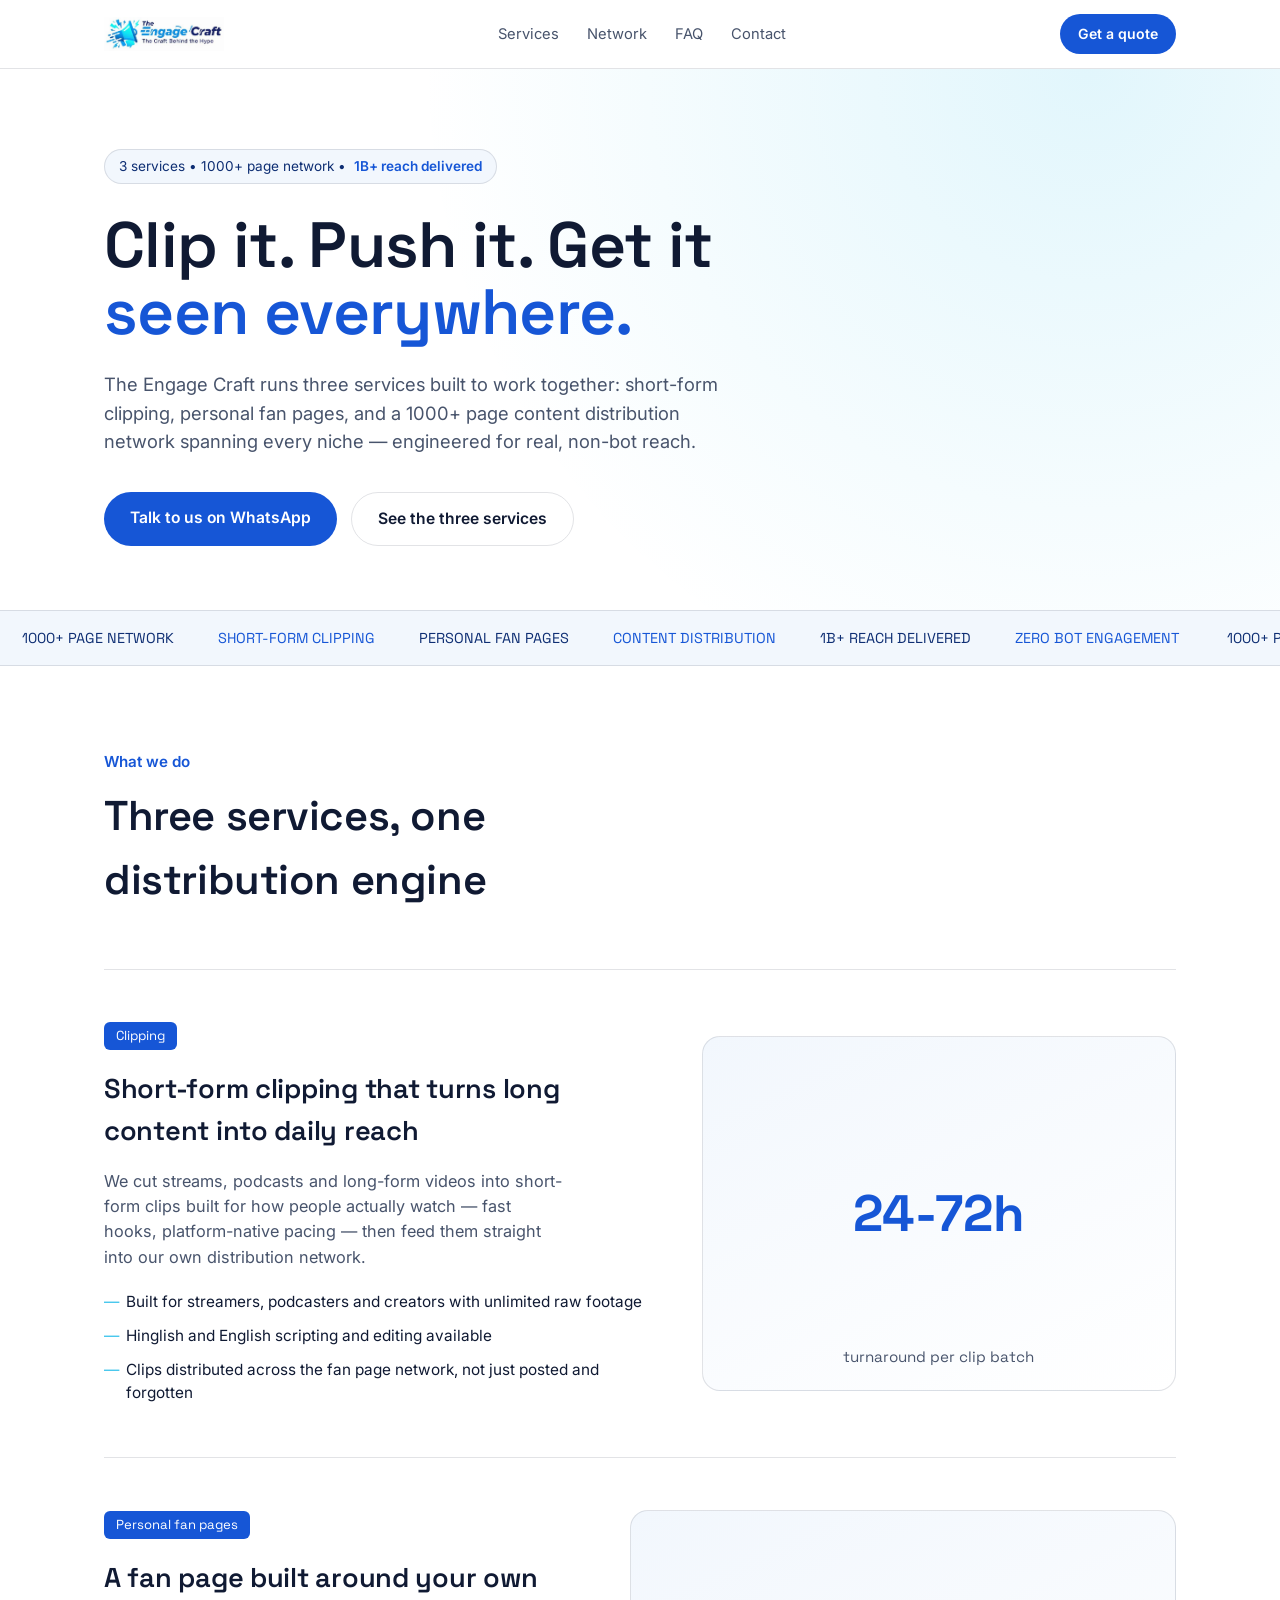
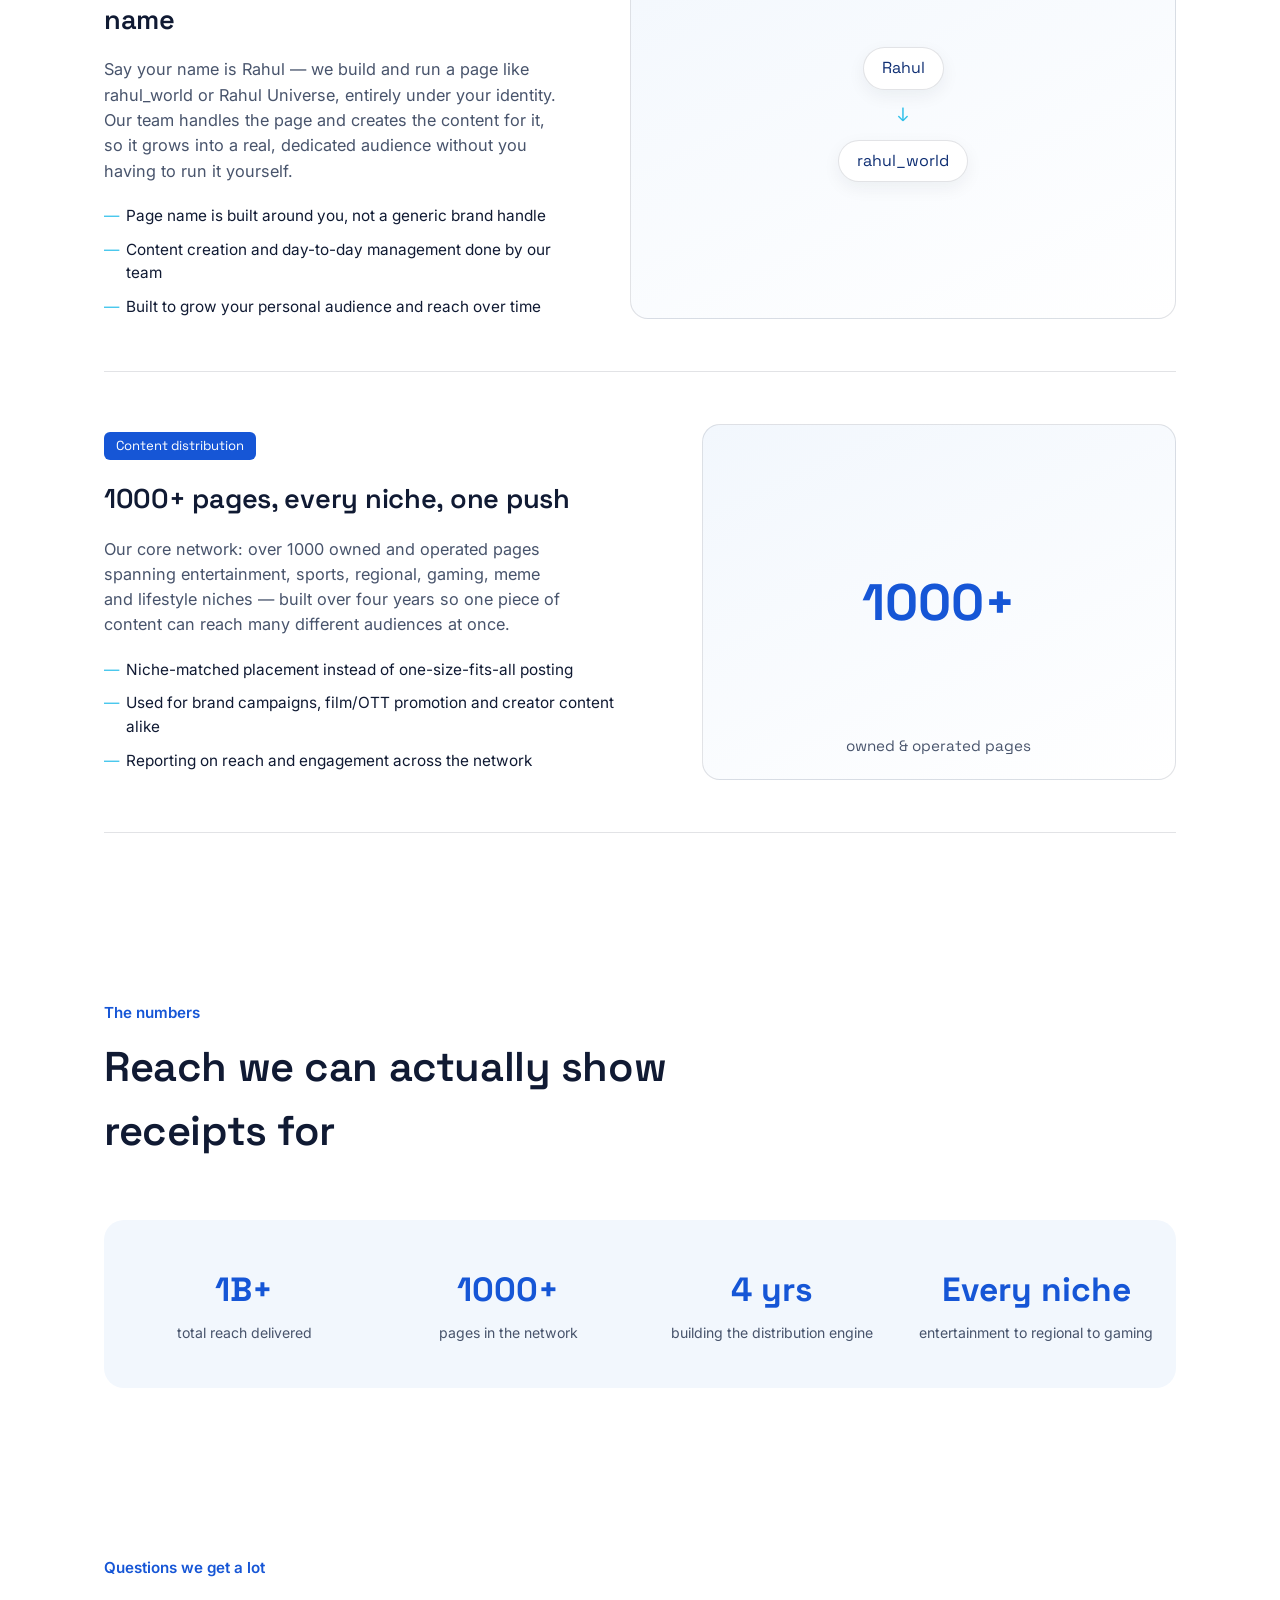
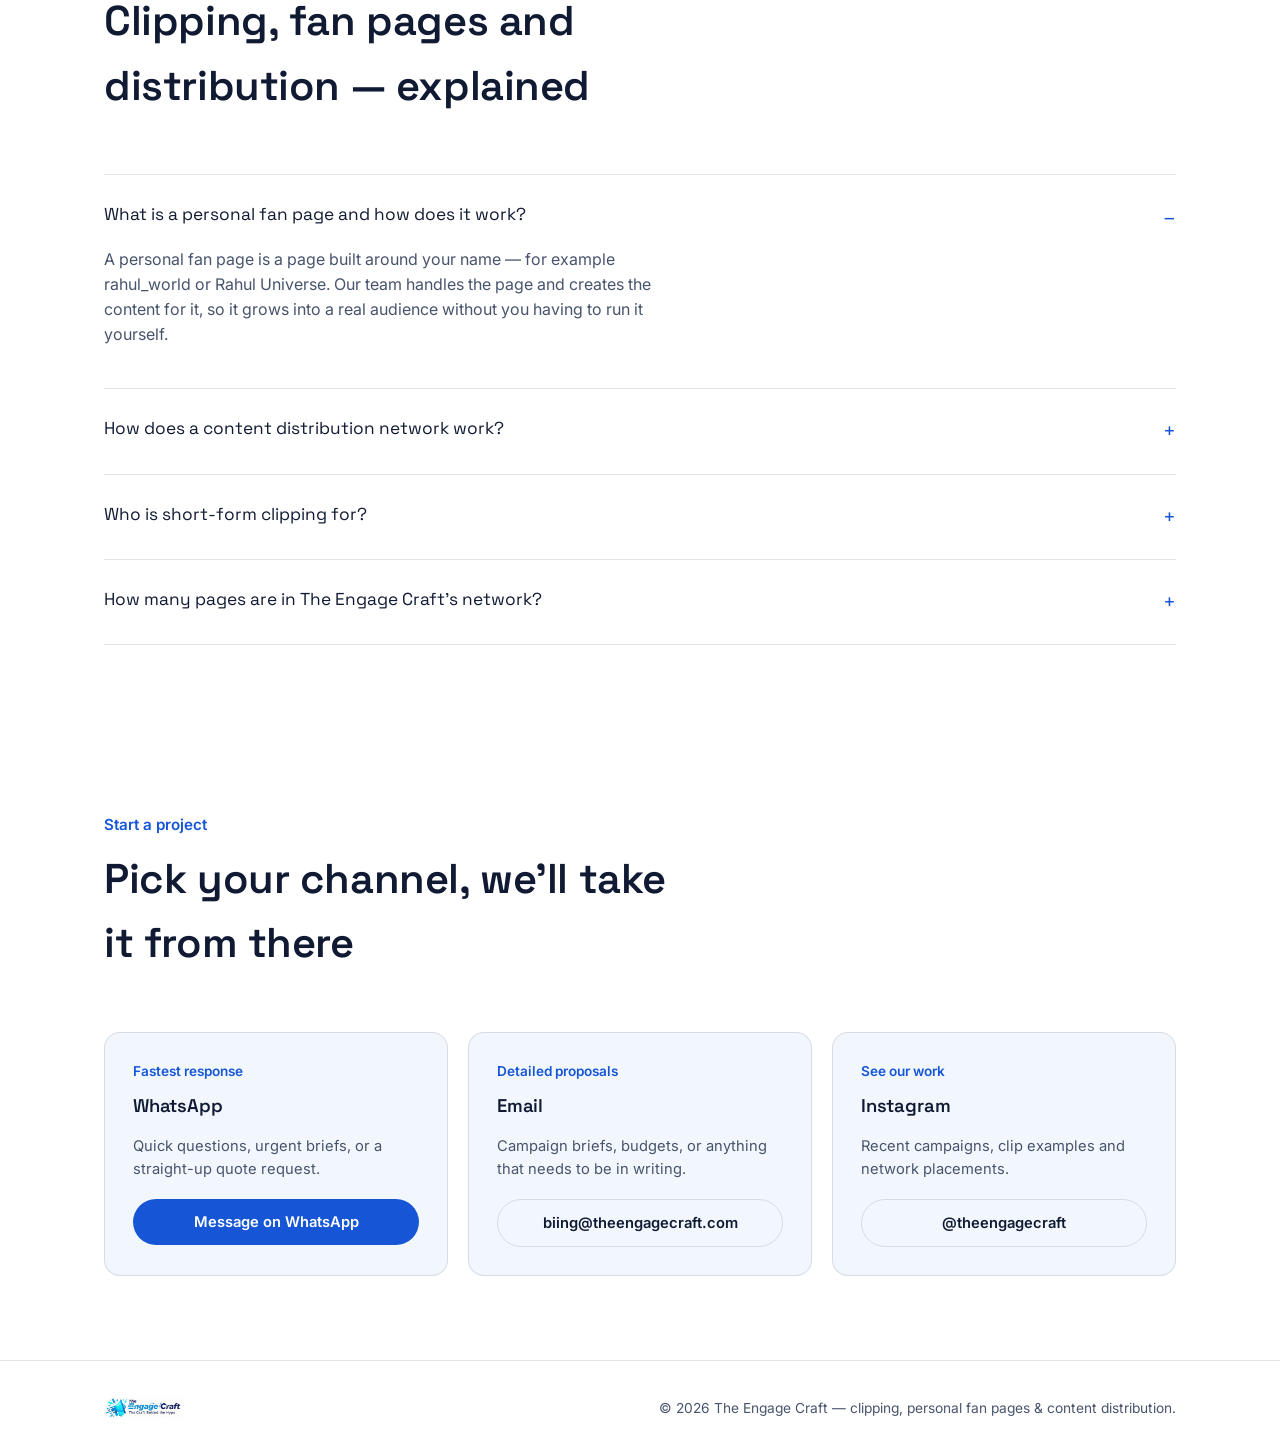
==== commit 4e5089fd: "Update index.html" ====
--- a/index.html
+++ b/index.html
@@ -3,654 +3,412 @@
 <head>
 <meta charset="UTF-8">
 <meta name="viewport" content="width=device-width, initial-scale=1.0">
-<title>The Engage Craft — Meme, Influencer & Fan Page Marketing Agency</title>
+<title>Clipping, Paid Fan Pages & Content Distribution Network | The Engage Craft</title>
+<meta name="description" content="The Engage Craft runs a 1000+ page content distribution network across every niche, plus personal fan page growth and short-form clipping for streamers and creators. 1B+ reach delivered, zero bots.">
+<meta name="keywords" content="content distribution network, personal fan page growth, clipping agency, streamer clipping service, fan page for your name, viral content distribution, fan page network India, short form clipping agency">
+<meta name="robots" content="index, follow">
+<link rel="canonical" href="https://www.theengagecraft.com/services">
+<meta property="og:type" content="website">
+<meta property="og:title" content="Clipping, Paid Fan Pages & Content Distribution | The Engage Craft">
+<meta property="og:description" content="A 1000+ page network across every niche. Personal fan pages, short-form clipping, and content distribution that gets real, non-bot reach.">
+<meta property="og:url" content="https://www.theengagecraft.com/services">
+<meta name="twitter:card" content="summary_large_image">
+<meta name="twitter:title" content="Clipping, Paid Fan Pages & Content Distribution | The Engage Craft">
+<meta name="twitter:description" content="A 1000+ page network across every niche. Personal fan pages, short-form clipping, and content distribution that gets real, non-bot reach.">
 <link rel="preconnect" href="https://fonts.googleapis.com">
 <link rel="preconnect" href="https://fonts.gstatic.com" crossorigin>
-<link href="https://fonts.googleapis.com/css2?family=Space+Grotesk:wght@500;600;700&family=Inter:wght@400;500;600;700&family=Space+Mono:wght@400;700&display=swap" rel="stylesheet">
+<link href="https://fonts.googleapis.com/css2?family=Space+Grotesk:wght@400;500;600;700&family=Inter:wght@400;500;600;700&display=swap" rel="stylesheet">
+<script type="application/ld+json">
+{
+  "@context": "https://schema.org",
+  "@type": "Organization",
+  "name": "The Engage Craft",
+  "url": "https://www.theengagecraft.com",
+  "description": "Digital marketing agency running a 1000+ page content distribution network, personal fan page growth, and short-form clipping services.",
+  "sameAs": ["https://www.instagram.com/theengagecraft/"],
+  "contactPoint": {
+    "@type": "ContactPoint",
+    "email": "biing@theengagecraft.com",
+    "contactType": "sales",
+    "telephone": "+91-98280-22182"
+  }
+}
+</script>
+<script type="application/ld+json">
+{
+  "@context": "https://schema.org",
+  "@type": "Service",
+  "serviceType": "Content distribution and personal fan page growth",
+  "provider": { "@type": "Organization", "name": "The Engage Craft" },
+  "areaServed": "Worldwide",
+  "hasOfferCatalog": {
+    "@type": "OfferCatalog",
+    "name": "Core Services",
+    "itemListElement": [
+      { "@type": "Offer", "itemOffered": { "@type": "Service", "name": "Short-form clipping", "description": "Converting long-form streams, podcasts and videos into short-form clips distributed across a fan page network." } },
+      { "@type": "Offer", "itemOffered": { "@type": "Service", "name": "Personal fan page growth", "description": "A name-based fan page, run and filled with content by our team, built to grow an individual's personal audience and reach." } },
+      { "@type": "Offer", "itemOffered": { "@type": "Service", "name": "Content distribution network", "description": "Distribution across 1000+ owned and operated pages spanning every content niche." } }
+    ]
+  }
+}
+</script>
+<script type="application/ld+json">
+{
+  "@context": "https://schema.org",
+  "@type": "FAQPage",
+  "mainEntity": [
+    {
+      "@type": "Question",
+      "name": "What is a personal fan page and how does it work?",
+      "acceptedAnswer": { "@type": "Answer", "text": "A personal fan page is a page built around your name, for example rahul_world or Rahul Universe. Our team handles the page and creates the content for it, so it grows into a real audience without you having to run it yourself." }
+    },
+    {
+      "@type": "Question",
+      "name": "How does a content distribution network work?",
+      "acceptedAnswer": { "@type": "Answer", "text": "A content distribution network pushes one piece of content across many owned pages at once — each in a different niche or audience — so a single video, meme or clip gets multiplied reach instead of relying on one account's algorithm." }
+    },
+    {
+      "@type": "Question",
+      "name": "Who is short-form clipping for?",
+      "acceptedAnswer": { "@type": "Answer", "text": "Streamers, podcasters and long-form creators who want their best moments turned into short-form clips and pushed out across a distribution network, without hiring an in-house editing and posting team." }
+    },
+    {
+      "@type": "Question",
+      "name": "How many pages are in The Engage Craft's network?",
+      "acceptedAnswer": { "@type": "Answer", "text": "1000+ owned and operated pages spanning every major content niche, built up over four years, used for clipping distribution, content distribution and personal fan pages alike." }
+    }
+  ]
+}
+</script>
 <style>
   :root{
-    --ink:#15121f;
-    --ink-soft:#241f33;
-    --paper:#f3effa;
-    --paper-dim:#e8e2f5;
-    --pink:#ff2e7e;
-    --yellow:#e8ff4d;
-    --blue:#4c5fff;
-    --line: rgba(21,18,31,0.14);
-    --line-on-dark: rgba(255,255,255,0.14);
-    --font-display:'Space Grotesk', sans-serif;
-    --font-body:'Inter', sans-serif;
-    --font-mono:'Space Mono', monospace;
-  }
-
-  *{box-sizing:border-box; margin:0; padding:0;}
+    --white:#ffffff;
+    --paper:#f2f7fd;
+    --ink:#101a33;
+    --ink-soft:#48546c;
+    --blue:#1656d6;
+    --blue-deep:#0e2e73;
+    --cyan:#2fc0ea;
+    --line:rgba(16,26,51,0.12);
+  }
+  *{box-sizing:border-box;}
   html{scroll-behavior:smooth;}
   body{
-    background:var(--paper);
+    margin:0;
+    background:var(--white);
     color:var(--ink);
-    font-family:var(--font-body);
+    font-family:'Inter',system-ui,sans-serif;
     line-height:1.55;
     -webkit-font-smoothing:antialiased;
-    overflow-x:hidden;
-  }
-  img{max-width:100%; display:block;}
-  a{color:inherit; text-decoration:none;}
-  ul{list-style:none;}
-
-  :focus-visible{
-    outline:3px solid var(--blue);
-    outline-offset:3px;
-    border-radius:4px;
-  }
-
-  .wrap{max-width:1180px; margin:0 auto; padding:0 24px;}
-  section{position:relative;}
-
-  .eyebrow{
-    display:inline-flex; align-items:center; gap:8px;
-    font-family:var(--font-mono);
-    font-size:0.72rem;
-    letter-spacing:0.12em;
-    text-transform:uppercase;
-    padding:7px 14px;
-    border:1px solid currentColor;
-    border-radius:999px;
-  }
-
-  /* ---------- NAV ---------- */
+  }
+  h1,h2,h3,.display{
+    font-family:'Space Grotesk',system-ui,sans-serif;
+    font-weight:600;
+    letter-spacing:-0.01em;
+    margin:0;
+    color:var(--ink);
+  }
+  a{color:inherit;}
+  img{max-width:100%;display:block;}
+  .wrap{max-width:1120px;margin:0 auto;padding:0 24px;}
+
   header{
-    position:sticky; top:0; z-index:100;
-    background:rgba(21,18,31,0.92);
+    position:sticky;top:0;z-index:20;
+    background:rgba(255,255,255,0.92);
     backdrop-filter:blur(10px);
-    border-bottom:1px solid var(--line-on-dark);
-  }
-  nav.wrap{
-    display:flex; align-items:center; justify-content:space-between;
-    height:74px;
-    color:#fff;
-  }
-  .brand{
-    font-family:var(--font-display);
-    font-weight:700;
-    font-size:1.2rem;
-    display:flex; align-items:baseline; gap:6px;
-  }
-  .brand span{color:var(--yellow); font-size:1.2rem;}
-  .nav-links{display:flex; align-items:center; gap:30px;}
-  .nav-links a{
-    font-size:0.9rem; font-weight:500; color:rgba(255,255,255,0.75);
-    transition:color .2s ease;
-  }
-  .nav-links a:hover{color:#fff;}
+    border-bottom:1px solid var(--line);
+  }
+  .nav{display:flex;align-items:center;justify-content:space-between;padding:14px 24px;}
+  .brand{display:flex;align-items:center;gap:10px;text-decoration:none;}
+  .brand img{height:34px;width:auto;}
+  .navlinks{display:flex;gap:28px;font-size:0.92rem;}
+  .navlinks a{text-decoration:none;color:var(--ink-soft);transition:color .15s;}
+  .navlinks a:hover{color:var(--blue);}
   .nav-cta{
-    background:var(--pink); color:#fff !important;
-    padding:10px 20px; border-radius:999px;
-    font-weight:600; font-size:0.88rem;
-    border:1px solid var(--pink);
-    transition:transform .2s ease, background .2s ease;
-  }
-  .nav-cta:hover{background:transparent; transform:translateY(-1px);}
-  .nav-toggle{display:none; background:none; border:none; color:#fff; font-size:1.6rem; cursor:pointer;}
-
-  @media (max-width:840px){
-    .nav-links{
-      position:absolute; top:74px; left:0; right:0;
-      background:var(--ink); flex-direction:column; align-items:flex-start;
-      padding:20px 24px 28px; gap:16px;
-      border-bottom:1px solid var(--line-on-dark);
-      display:none;
-    }
-    .nav-links.open{display:flex;}
-    .nav-toggle{display:block;}
-  }
-
-  /* ---------- HERO ---------- */
-  .hero{
-    background:
-      radial-gradient(ellipse at 18% 20%, rgba(255,46,126,0.28), transparent 55%),
-      radial-gradient(ellipse at 82% 78%, rgba(76,95,255,0.28), transparent 55%),
-      var(--ink);
-    color:#fff;
-    padding:96px 0 60px;
-    overflow:hidden;
-  }
-  .hero .wrap{position:relative;}
-  .hero-eyebrow{color:var(--yellow); margin-bottom:28px;}
-  .hero h1{
-    font-family:var(--font-display);
-    font-weight:700;
-    font-size:clamp(2.6rem, 6.6vw, 5.4rem);
-    line-height:0.98;
-    letter-spacing:-0.02em;
-    max-width:16ch;
-  }
-  .hero h1 em{
-    font-style:normal;
-    background:linear-gradient(100deg, var(--pink), var(--blue));
-    -webkit-background-clip:text;
-    background-clip:text;
-    color:transparent;
-  }
-  .hero-sub{
-    margin-top:26px;
-    font-size:clamp(1.05rem,1.6vw,1.25rem);
-    color:rgba(255,255,255,0.72);
-    max-width:52ch;
-  }
-  .hero-sub b{color:var(--yellow); font-weight:600;}
-  .hero-ctas{display:flex; flex-wrap:wrap; gap:14px; margin-top:38px;}
+    background:var(--blue);color:var(--white);
+    padding:9px 18px;border-radius:999px;
+    font-weight:600;font-size:0.88rem;text-decoration:none;
+    white-space:nowrap;
+  }
+  @media (max-width:760px){ .navlinks{display:none;} }
+
+  .hero{padding:80px 0 64px;position:relative;overflow:hidden;background:
+    radial-gradient(circle at 85% 0%, rgba(47,192,234,0.14), transparent 55%);}
+  .kicker{
+    display:inline-flex;align-items:center;gap:8px;
+    font-size:0.85rem;color:var(--blue-deep);
+    border:1px solid var(--line);border-radius:999px;
+    padding:6px 14px;margin-bottom:28px;background:var(--paper);
+  }
+  .kicker b{color:var(--blue);font-weight:600;}
+  h1{font-size:clamp(2.4rem,5.4vw,4rem);line-height:1.05;max-width:16ch;}
+  h1 .hl{color:var(--blue);}
+  .lede{font-size:1.15rem;color:var(--ink-soft);max-width:52ch;margin:24px 0 36px;}
+  .cta-row{display:flex;gap:14px;flex-wrap:wrap;}
   .btn{
-    display:inline-flex; align-items:center; gap:8px;
-    padding:15px 26px; border-radius:999px;
-    font-weight:600; font-size:0.98rem;
-    cursor:pointer; border:1px solid transparent;
-    transition:transform .2s ease, box-shadow .2s ease, background .2s ease;
-  }
-  .btn-primary{background:var(--pink); color:#fff;}
-  .btn-primary:hover{transform:translateY(-2px); box-shadow:0 10px 26px rgba(255,46,126,0.35);}
-  .btn-ghost{background:transparent; color:#fff; border-color:rgba(255,255,255,0.35);}
-  .btn-ghost:hover{border-color:#fff; transform:translateY(-2px);}
-
-  .stickers{
-    position:absolute; inset:0; pointer-events:none;
-  }
-  .sticker{
-    position:absolute;
-    font-family:var(--font-mono);
-    font-size:0.72rem;
-    letter-spacing:0.06em;
-    background:#fff; color:var(--ink);
-    padding:9px 14px; border-radius:10px;
-    display:flex; align-items:center; gap:7px;
-    box-shadow:0 12px 24px rgba(0,0,0,0.25);
-    font-weight:700;
-  }
-  .s1{top:6%;  right:2%;  transform:rotate(7deg);  background:var(--yellow);}
-  .s2{top:46%; right:10%; transform:rotate(-6deg); background:#fff;}
-  .s3{top:78%; right:1%;  transform:rotate(4deg);  background:var(--pink); color:#fff;}
-  @media (max-width:960px){ .stickers{display:none;} }
-
-  /* ---------- MARQUEE ---------- */
-  .marquee-strip{
-    background:var(--pink);
-    color:var(--ink);
-    border-top:1px solid var(--ink);
-    border-bottom:1px solid var(--ink);
-    overflow:hidden;
-    white-space:nowrap;
-    padding:14px 0;
-  }
-  .marquee-track{
-    display:inline-flex;
-    animation:scroll-left 26s linear infinite;
-  }
-  .marquee-track span{
-    font-family:var(--font-mono);
-    font-weight:700;
-    font-size:0.95rem;
-    letter-spacing:0.03em;
-    padding:0 22px;
-    display:inline-flex; align-items:center; gap:22px;
-  }
-  @keyframes scroll-left{
-    from{transform:translateX(0);}
-    to{transform:translateX(-50%);}
-  }
-  @media (prefers-reduced-motion: reduce){
-    .marquee-track{animation:none;}
-  }
-
-  /* ---------- TRUSTED BY ---------- */
-  .trusted{padding:56px 0 40px; text-align:center;}
-  .trusted-label{
-    font-family:var(--font-mono);
-    font-size:0.78rem; letter-spacing:0.1em; text-transform:uppercase;
-    color:rgba(21,18,31,0.55);
-    margin-bottom:24px;
-  }
-  .trusted-logos{
-    display:flex; flex-wrap:wrap; justify-content:center; gap:14px;
-  }
-  .trusted-logos span{
-    font-family:var(--font-display); font-weight:600;
-    font-size:1.02rem;
-    padding:10px 20px;
+    padding:14px 26px;border-radius:999px;font-weight:600;
+    text-decoration:none;font-size:0.98rem;display:inline-block;
+  }
+  .btn-primary{background:var(--blue);color:var(--white);}
+  .btn-ghost{border:1px solid var(--line);color:var(--ink);}
+
+  .strip{
+    border-top:1px solid var(--line);border-bottom:1px solid var(--line);
+    padding:16px 0;overflow:hidden;white-space:nowrap;
+    font-family:'Space Grotesk';font-size:0.9rem;color:var(--blue-deep);
+    background:var(--paper);
+  }
+  .strip-inner{display:inline-block;animation:scroll 32s linear infinite;}
+  .strip span{margin:0 22px;}
+  .strip .accent{color:var(--blue);}
+  @keyframes scroll{ from{transform:translateX(0);} to{transform:translateX(-50%);} }
+  @media (prefers-reduced-motion: reduce){ .strip-inner{animation:none;} }
+
+  section{padding:84px 0;}
+  .eyebrow{color:var(--blue);font-size:0.95rem;margin-bottom:10px;font-weight:600;}
+  .section-head{max-width:60ch;margin-bottom:56px;}
+  .section-head h2{font-size:clamp(1.8rem,3.4vw,2.6rem);}
+
+  .service{
+    display:grid;grid-template-columns:1fr 1.15fr;gap:52px;align-items:center;
+    padding:52px 0;border-top:1px solid var(--line);
+  }
+  .service:last-child{border-bottom:1px solid var(--line);}
+  .service:nth-child(even){grid-template-columns:1.15fr 1fr;}
+  .service:nth-child(even) .service-visual{order:2;}
+  .service-tag{
+    font-family:'Space Grotesk';font-size:0.82rem;color:var(--white);
+    background:var(--blue);display:inline-block;padding:4px 12px;
+    border-radius:6px;margin-bottom:18px;
+  }
+  .service h3{font-size:1.7rem;margin-bottom:14px;}
+  .service p{color:var(--ink-soft);font-size:1.02rem;max-width:46ch;}
+  .service ul{margin:20px 0 0;padding:0;list-style:none;display:flex;flex-direction:column;gap:10px;}
+  .service li{padding-left:22px;position:relative;font-size:0.96rem;color:var(--ink);}
+  .service li::before{content:"—";position:absolute;left:0;color:var(--cyan);}
+  .service-visual{
+    aspect-ratio:4/3;border-radius:18px;
+    background:linear-gradient(155deg,var(--paper),var(--white));
     border:1px solid var(--line);
-    border-radius:999px;
-    background:#fff;
-  }
-
-  /* ---------- SECTION HEADS ---------- */
-  .section-head{max-width:640px; margin-bottom:52px;}
-  .section-head .eyebrow{margin-bottom:18px; color:var(--pink); border-color:var(--pink);}
-  .section-head h2{
-    font-family:var(--font-display);
-    font-weight:700;
-    font-size:clamp(2rem, 3.6vw, 2.9rem);
-    letter-spacing:-0.01em;
-  }
-  .section-head p{margin-top:16px; font-size:1.08rem; color:rgba(21,18,31,0.68); max-width:56ch;}
-  .on-dark .section-head p{color:rgba(255,255,255,0.68);}
-  .on-dark .section-head .eyebrow{color:var(--yellow); border-color:var(--yellow);}
-
-  /* ---------- SERVICES ---------- */
-  .services{
-    padding:100px 0;
-    background:
-      radial-gradient(circle, var(--line) 1px, transparent 1px) 0 0/26px 26px,
-      var(--paper);
-  }
-  .service-grid{
-    display:grid;
-    grid-template-columns:repeat(4, 1fr);
-    gap:26px;
-  }
-  @media (max-width:1000px){ .service-grid{grid-template-columns:repeat(2, 1fr);} }
-  @media (max-width:600px){ .service-grid{grid-template-columns:1fr;} }
-
-  .service-card{
-    background:#fff;
-    border:1.5px dashed var(--ink);
-    border-radius:18px;
-    padding:30px 26px;
-    transition:transform .25s ease, box-shadow .25s ease;
-  }
-  .service-card:nth-child(1){transform:rotate(-1.4deg);}
-  .service-card:nth-child(2){transform:rotate(1deg);}
-  .service-card:nth-child(3){transform:rotate(-0.8deg);}
-  .service-card:nth-child(4){transform:rotate(1.3deg);}
-  .service-card:hover{
-    transform:rotate(0deg) translateY(-6px);
-    box-shadow:0 18px 34px rgba(21,18,31,0.14);
-  }
-  .service-icon{font-size:1.9rem; margin-bottom:16px;}
-  .service-card h3{
-    font-family:var(--font-display); font-weight:700; font-size:1.24rem;
-    margin-bottom:10px;
-  }
-  .service-quote{
-    font-size:0.94rem; font-style:italic; color:rgba(21,18,31,0.55);
-    margin-bottom:12px;
-  }
-  .service-card p.desc{font-size:0.95rem; color:rgba(21,18,31,0.72); margin-bottom:18px;}
-  .service-tag{
-    display:inline-block;
-    font-family:var(--font-mono); font-size:0.7rem; font-weight:700;
-    letter-spacing:0.06em; text-transform:uppercase;
-    background:var(--yellow); color:var(--ink);
-    padding:6px 12px; border-radius:999px;
-  }
-
-  /* ---------- STATS ---------- */
-  .stats{
-    background:var(--ink); color:#fff;
-    padding:96px 0;
-  }
-  .stats-grid{
-    display:grid; grid-template-columns:repeat(4,1fr); gap:20px;
-    margin-top:8px;
-  }
-  @media (max-width:900px){ .stats-grid{grid-template-columns:repeat(2,1fr);} }
-  .stat-card{
-    background:var(--ink-soft);
-    border:1px solid var(--line-on-dark);
-    border-radius:16px;
-    padding:30px 22px;
-    text-align:left;
-  }
-  .stat-num{
-    font-family:var(--font-display); font-weight:700;
-    font-size:clamp(2.1rem, 3.4vw, 2.8rem);
-    color:var(--yellow);
-    display:flex; align-items:baseline; gap:4px;
-  }
-  .stat-label{margin-top:8px; font-weight:600; font-size:0.98rem;}
-  .stat-note{margin-top:6px; font-size:0.83rem; color:rgba(255,255,255,0.5);}
-
-  /* ---------- WHY US ---------- */
-  .why{padding:100px 0;}
-  .why-grid{
-    display:grid; grid-template-columns:repeat(2,1fr); gap:36px 48px;
-  }
-  @media (max-width:760px){ .why-grid{grid-template-columns:1fr;} }
-  .why-item{border-top:2px solid var(--ink); padding-top:18px;}
-  .why-item h3{
-    font-family:var(--font-display); font-weight:700; font-size:1.2rem; margin-bottom:10px;
-  }
-  .why-item p{font-size:0.98rem; color:rgba(21,18,31,0.7);}
-
-  .credentials{
-    margin-top:60px;
-    background:var(--blue); color:#fff;
-    border-radius:20px;
-    padding:38px 34px;
-  }
-  .credentials h3{
-    font-family:var(--font-display); font-size:1.15rem; margin-bottom:20px;
-  }
-  .cred-list{display:grid; grid-template-columns:repeat(2,1fr); gap:12px 24px;}
-  @media (max-width:640px){ .cred-list{grid-template-columns:1fr;} }
-  .cred-list li{font-size:0.95rem; display:flex; gap:10px;}
-  .cred-list li::before{content:"✓"; font-weight:700; color:var(--yellow); flex-shrink:0;}
-
-  /* ---------- CONTACT ---------- */
-  .contact{
-    background:var(--paper-dim);
-    padding:100px 0;
-  }
-  .contact-grid{
-    display:grid; grid-template-columns:repeat(3,1fr); gap:22px;
-  }
-  @media (max-width:900px){ .contact-grid{grid-template-columns:1fr;} }
+    display:flex;align-items:center;justify-content:center;
+    font-family:'Space Grotesk';overflow:hidden;position:relative;
+  }
+  .stat-big{font-size:3.2rem;font-weight:700;color:var(--blue);}
+  .stat-cap{color:var(--ink-soft);font-size:0.95rem;position:absolute;bottom:22px;left:0;right:0;text-align:center;}
+  .handle-demo{display:flex;flex-direction:column;align-items:center;gap:10px;}
+  .handle-demo .pill{background:var(--white);border:1px solid var(--line);border-radius:999px;padding:8px 18px;font-size:1rem;color:var(--blue-deep);box-shadow:0 6px 18px rgba(16,26,51,0.06);}
+  .handle-demo .arrow{color:var(--cyan);font-size:1.2rem;}
+  @media (max-width:820px){
+    .service, .service:nth-child(even){grid-template-columns:1fr;}
+    .service:nth-child(even) .service-visual{order:0;}
+  }
+
+  .stats-band{
+    background:var(--paper);border-radius:20px;
+    display:grid;grid-template-columns:repeat(4,1fr);
+    padding:44px 20px;gap:24px;text-align:center;
+  }
+  .stats-band .num{font-family:'Space Grotesk';font-size:2.1rem;color:var(--blue);font-weight:700;}
+  .stats-band .cap{color:var(--ink-soft);font-size:0.88rem;margin-top:6px;}
+  @media (max-width:700px){ .stats-band{grid-template-columns:1fr 1fr;} }
+
+  .faq-item{border-top:1px solid var(--line);padding:26px 0;}
+  .faq-item:last-child{border-bottom:1px solid var(--line);}
+  .faq-item summary{
+    cursor:pointer;font-family:'Space Grotesk';font-size:1.08rem;
+    list-style:none;display:flex;justify-content:space-between;gap:16px;
+  }
+  .faq-item summary::-webkit-details-marker{display:none;}
+  .faq-item summary::after{content:"+";color:var(--blue);font-size:1.3rem;flex-shrink:0;}
+  .faq-item[open] summary::after{content:"–";}
+  .faq-item p{color:var(--ink-soft);margin-top:14px;max-width:60ch;}
+
+  .contact-grid{display:grid;grid-template-columns:repeat(3,1fr);gap:20px;}
   .contact-card{
-    background:#fff; border-radius:18px; padding:30px 26px;
-    border:1px solid var(--line);
-    display:flex; flex-direction:column; gap:6px;
-  }
-  .contact-card .tag{
-    font-family:var(--font-mono); font-size:0.7rem; text-transform:uppercase;
-    letter-spacing:0.08em; color:var(--pink); font-weight:700; margin-bottom:6px;
-  }
-  .contact-card h3{font-family:var(--font-display); font-size:1.25rem; margin-bottom:6px;}
-  .contact-card p{font-size:0.92rem; color:rgba(21,18,31,0.65); margin-bottom:14px;}
-  .contact-value{font-family:var(--font-mono); font-size:0.92rem; margin-bottom:16px;}
-  .contact-card .btn{align-self:flex-start;}
-  .contact-card .btn-primary{background:var(--ink);}
-  .contact-card .btn-primary:hover{box-shadow:0 10px 26px rgba(21,18,31,0.28);}
-
-  /* ---------- FOOTER ---------- */
-  footer{
-    background:var(--ink); color:rgba(255,255,255,0.6);
-    padding:44px 0 30px;
-    text-align:center;
-    font-size:0.88rem;
-  }
-  footer .brand{justify-content:center; color:#fff; margin-bottom:10px;}
-  footer .foot-links{display:flex; justify-content:center; gap:20px; margin:16px 0; flex-wrap:wrap;}
-  footer .foot-links a{color:rgba(255,255,255,0.7); font-size:0.85rem;}
-  footer .foot-links a:hover{color:#fff;}
-
-  /* reveal on scroll */
-  .reveal{opacity:0; transform:translateY(18px); transition:opacity .6s ease, transform .6s ease;}
-  .reveal.in{opacity:1; transform:translateY(0);}
-  @media (prefers-reduced-motion: reduce){
-    .reveal{opacity:1; transform:none; transition:none;}
-  }
+    border:1px solid var(--line);border-radius:16px;padding:28px;
+    background:var(--paper);
+  }
+  .contact-card .k{color:var(--blue);font-size:0.85rem;margin-bottom:10px;font-weight:600;}
+  .contact-card h3{font-size:1.15rem;margin-bottom:10px;}
+  .contact-card p{color:var(--ink-soft);font-size:0.92rem;margin-bottom:18px;}
+  .contact-card a.btn{width:100%;text-align:center;padding:12px 16px;font-size:0.92rem;box-sizing:border-box;}
+  @media (max-width:820px){ .contact-grid{grid-template-columns:1fr;} }
+
+  footer{border-top:1px solid var(--line);padding:36px 0;color:var(--ink-soft);font-size:0.86rem;}
+  footer .foot-row{display:flex;justify-content:space-between;align-items:center;flex-wrap:wrap;gap:12px;}
+  footer img{height:22px;}
+  footer .foot-brand{display:flex;align-items:center;gap:8px;}
 </style>
 </head>
 <body>
 
 <header>
-  <nav class="wrap">
-    <a href="#hero" class="brand">The Engage Craft<span>.</span></a>
-    <button class="nav-toggle" id="navToggle" aria-label="Toggle menu" aria-expanded="false">☰</button>
-    <div class="nav-links" id="navLinks">
+  <nav class="nav wrap">
+    <a class="brand" href="#top"><img src="[data-uri]" alt="The Engage Craft logo"></a>
+    <div class="navlinks">
       <a href="#services">Services</a>
-      <a href="#results">Results</a>
-      <a href="#about">About</a>
+      <a href="#network">Network</a>
+      <a href="#faq">FAQ</a>
       <a href="#contact">Contact</a>
-      <a href="#contact" class="nav-cta">Let's Meme →</a>
-    </div>
+    </div>
+    <a class="nav-cta" href="https://wa.me/919828022182">Get a quote</a>
   </nav>
 </header>
 
-<section class="hero" id="hero">
-  <div class="wrap">
-    <div class="eyebrow hero-eyebrow">✦ Actually knows how the internet works</div>
-    <h1>We turn brands into <em>things people actually share</em></h1>
-    <p class="hero-sub">
-      Meme marketing, influencer collabs, content editing and paid fan-page distribution —
-      one network, run by people who live on the internet. Our work has already
-      crossed <b>200M+</b> people who stopped the scroll for it.
-    </p>
-    <div class="hero-ctas">
-      <a href="#contact" class="btn btn-primary">Let's Make It Viral 🚀</a>
-      <a href="#services" class="btn btn-ghost">See What We Do ✨</a>
+<main id="top">
+  <section class="hero">
+    <div class="wrap">
+      <div class="kicker">3 services • 1000+ page network • <b>1B+ reach delivered</b></div>
+      <h1>Clip it. Push it. Get it <span class="hl">seen everywhere.</span></h1>
+      <p class="lede">The Engage Craft runs three services built to work together: short-form clipping, personal fan pages, and a 1000+ page content distribution network spanning every niche — engineered for real, non-bot reach.</p>
+      <div class="cta-row">
+        <a class="btn btn-primary" href="https://wa.me/919828022182">Talk to us on WhatsApp</a>
+        <a class="btn btn-ghost" href="#services">See the three services</a>
+      </div>
+    </div>
+  </section>
+
+  <div class="strip">
+    <div class="strip-inner">
+      <span>1000+ PAGE NETWORK</span><span class="accent">SHORT-FORM CLIPPING</span><span>PERSONAL FAN PAGES</span><span class="accent">CONTENT DISTRIBUTION</span><span>1B+ REACH DELIVERED</span><span class="accent">ZERO BOT ENGAGEMENT</span>
+      <span>1000+ PAGE NETWORK</span><span class="accent">SHORT-FORM CLIPPING</span><span>PERSONAL FAN PAGES</span><span class="accent">CONTENT DISTRIBUTION</span><span>1B+ REACH DELIVERED</span><span class="accent">ZERO BOT ENGAGEMENT</span>
     </div>
   </div>
-  <div class="stickers" aria-hidden="true">
-    <div class="sticker s1">🔥 200M+ REACH</div>
-    <div class="sticker s2">🎯 1000+ PAGE NETWORK</div>
-    <div class="sticker s3">😂 ZERO CRINGE</div>
-  </div>
-</section>
-
-<div class="marquee-strip">
-  <div class="marquee-track">
-    <span>✦ 200M+ TOTAL REACH ✦ 1000+ PAGE NETWORK ✦ MEME MARKETING ✦ INFLUENCER MARKETING ✦ CONTENT EDITING ✦ PAID FAN PAGES ✦ ZERO BOT ENGAGEMENT ✦</span>
-    <span>✦ 200M+ TOTAL REACH ✦ 1000+ PAGE NETWORK ✦ MEME MARKETING ✦ INFLUENCER MARKETING ✦ CONTENT EDITING ✦ PAID FAN PAGES ✦ ZERO BOT ENGAGEMENT ✦</span>
-  </div>
-</div>
-
-<section class="trusted" id="about">
-  <div class="wrap">
-    <div class="trusted-label">We've made noise for</div>
-    <div class="trusted-logos">
-      <span>Samsung</span>
-      <span>Jio</span>
-      <span>Lava</span>
-      <span>Tecno</span>
-      <span>Bigg Boss</span>
-    </div>
-  </div>
-</section>
-
-<section class="services" id="services">
-  <div class="wrap">
-    <div class="section-head reveal">
-      <div class="eyebrow">What we actually do</div>
-      <h2>Four ways we get you seen</h2>
-      <p>No cookie-cutter packages. Every brand or creator gets a mix built for their audience, run across our own network of 1000+ pages.</p>
-    </div>
-
-    <div class="service-grid">
-      <div class="service-card reveal">
-        <div class="service-icon">😂</div>
-        <h3>Meme Marketing</h3>
-        <p class="service-quote">"Internet-approved humour that people actually share."</p>
-        <p class="desc">We build memes that blend cultural relevance with your brand message — funny enough to share, on-brand enough to matter.</p>
-        <span class="service-tag">Trend-Proof Strategy</span>
-      </div>
-
-      <div class="service-card reveal">
-        <div class="service-icon">👥</div>
-        <h3>Influencer Marketing</h3>
-        <p class="service-quote">"Creators who feel real, not forced ads."</p>
-        <p class="desc">We match brands with creators whose audiences genuinely care, from emerging talent to established digital personalities.</p>
-        <span class="service-tag">Authentic Collabs</span>
-      </div>
-
-      <div class="service-card reveal">
-        <div class="service-icon">🎬</div>
-        <h3>Content Editing</h3>
-        <p class="service-quote">"Edits built for the first three seconds."</p>
-        <p class="desc">Short-form reels, trailers and cutdowns edited for how people actually watch — fast hooks, platform-native pacing, no fluff.</p>
-        <span class="service-tag">Scroll-Stopper</span>
-      </div>
-
-      <div class="service-card reveal">
-        <div class="service-icon">🚀</div>
-        <h3>Paid Fan Page Promotion</h3>
-        <p class="service-quote">"Right pages, right people, right timing."</p>
-        <p class="desc">Paid placement across our network of meme pages, fan pages and creator communities — the fastest way to real, non-bot reach.</p>
-        <span class="service-tag">Smart Amplification</span>
-      </div>
-    </div>
-  </div>
-</section>
-
-<section class="stats" id="results">
-  <div class="wrap">
-    <div class="section-head on-dark reveal">
-      <div class="eyebrow">Numbers with receipts</div>
-      <h2>Real results, actually checked</h2>
-      <p>We track everything we run, so these aren't vanity numbers — they're what our campaigns have delivered for brands and creators.</p>
-    </div>
-    <div class="stats-grid">
-      <div class="stat-card reveal">
-        <div class="stat-num"><span class="counter" data-target="200">0</span>M+</div>
-        <div class="stat-label">Total Reach</div>
-        <div class="stat-note">Across every campaign, checked twice.</div>
-      </div>
-      <div class="stat-card reveal">
-        <div class="stat-num"><span class="counter" data-target="1000">0</span>+</div>
-        <div class="stat-label">Page Network</div>
-        <div class="stat-note">Meme pages, fan pages, creator communities.</div>
-      </div>
-      <div class="stat-card reveal">
-        <div class="stat-num"><span class="counter" data-target="50">0+</span>+</div>
-        <div class="stat-label">Influencers Delivered Hype</div>
-        <div class="stat-note">No bots, promise. Pinky swear.</div>
-      </div>
-      <div class="stat-card reveal">
-        <div class="stat-num"><span class="counter" data-target="18">0</span>%</div>
-        <div class="stat-label">Avg. Engagement Rate</div>
-        <div class="stat-note">Screenshots available upon request.</div>
-      </div>
-    </div>
-  </div>
-</section>
-
-<section class="why">
-  <div class="wrap">
-    <div class="section-head reveal">
-      <div class="eyebrow">We live on the internet</div>
-      <h2>Here's why brands come back</h2>
-    </div>
-    <div class="why-grid">
-      <div class="why-item reveal">
-        <h3>We get it before it's mainstream</h3>
-        <p>While other agencies are still figuring out the trend, we're already testing it. We're active participants in internet culture, not observers reading a report.</p>
-      </div>
-      <div class="why-item reveal">
-        <h3>Humour with strategy</h3>
-        <p>Every meme, every collab, every edit has a job to do. We balance "this is funny" with "this actually converts" — always.</p>
-      </div>
-      <div class="why-item reveal">
-        <h3>Transparent, fair pricing</h3>
-        <p>No hidden fees, no agency jargon. Clear pricing for real reach, explained like you'd explain it to a friend.</p>
-      </div>
-      <div class="why-item reveal">
-        <h3>We actually deliver</h3>
-        <p>Real screenshots, real analytics, real growth. What matters at the end of a campaign is what actually worked.</p>
-      </div>
-    </div>
-
-    <div class="credentials reveal">
-      <h3>💯 Our internet credentials</h3>
-      <ul class="cred-list">
-        <li>Actually understands meme formats</li>
-        <li>Knows which trends to ride, and which to skip</li>
-        <li>Runs a 1000+ page distribution network</li>
-        <li>Books influencers people already trust</li>
-        <li>Edits for the platform, not just the brief</li>
-        <li>Understands the algorithm, not just the audience</li>
-      </ul>
-    </div>
-  </div>
-</section>
-
-<section class="contact" id="contact">
-  <div class="wrap">
-    <div class="section-head reveal">
-      <div class="eyebrow">Pick your contact poison</div>
-      <h2>Let's get your brand to 200M+</h2>
-      <p>Three ways to reach us. All equally fast.</p>
-    </div>
-    <div class="contact-grid">
-      <div class="contact-card reveal">
-        <span class="tag">Fastest response</span>
-        <h3>WhatsApp</h3>
-        <p>For quick questions, urgent briefs, or if you just prefer chat.</p>
-        <div class="contact-value">+91 98280 22182</div>
-        <a href="https://wa.me/919828022182" class="btn btn-primary">Message on WhatsApp 💬</a>
-      </div>
-      <div class="contact-card reveal">
-        <span class="tag">Detailed proposals</span>
-        <h3>Email</h3>
-        <p>For campaign briefs, budgets, or if you're feeling formal.</p>
-        <div class="contact-value">biing@theengagecraft.com</div>
-        <a href="mailto:biing@theengagecraft.com" class="btn btn-primary">Send Email ✉️</a>
-      </div>
-      <div class="contact-card reveal">
-        <span class="tag">See our work</span>
-        <h3>Instagram</h3>
-        <p>Check our latest campaigns and judge us by our internet skills.</p>
-        <div class="contact-value">@theengagecraft</div>
-        <a href="https://www.instagram.com/theengagecraft/" class="btn btn-primary">View Instagram 📱</a>
-      </div>
-    </div>
-  </div>
-</section>
+
+  <section id="services">
+    <div class="wrap">
+      <div class="section-head">
+        <div class="eyebrow">What we do</div>
+        <h2>Three services, one distribution engine</h2>
+      </div>
+
+      <div class="service">
+        <div class="service-copy">
+          <span class="service-tag">Clipping</span>
+          <h3>Short-form clipping that turns long content into daily reach</h3>
+          <p>We cut streams, podcasts and long-form videos into short-form clips built for how people actually watch — fast hooks, platform-native pacing — then feed them straight into our own distribution network.</p>
+          <ul>
+            <li>Built for streamers, podcasters and creators with unlimited raw footage</li>
+            <li>Hinglish and English scripting and editing available</li>
+            <li>Clips distributed across the fan page network, not just posted and forgotten</li>
+          </ul>
+        </div>
+        <div class="service-visual"><div class="stat-big">24-72h</div><div class="stat-cap">turnaround per clip batch</div></div>
+      </div>
+
+      <div class="service">
+        <div class="service-copy">
+          <span class="service-tag">Personal fan pages</span>
+          <h3>A fan page built around your own name</h3>
+          <p>Say your name is Rahul — we build and run a page like rahul_world or Rahul Universe, entirely under your identity. Our team handles the page and creates the content for it, so it grows into a real, dedicated audience without you having to run it yourself.</p>
+          <ul>
+            <li>Page name is built around you, not a generic brand handle</li>
+            <li>Content creation and day-to-day management done by our team</li>
+            <li>Built to grow your personal audience and reach over time</li>
+          </ul>
+        </div>
+        <div class="service-visual">
+          <div class="handle-demo">
+            <div class="pill">Rahul</div>
+            <div class="arrow">↓</div>
+            <div class="pill">rahul_world</div>
+          </div>
+        </div>
+      </div>
+
+      <div class="service">
+        <div class="service-copy">
+          <span class="service-tag">Content distribution</span>
+          <h3>1000+ pages, every niche, one push</h3>
+          <p>Our core network: over 1000 owned and operated pages spanning entertainment, sports, regional, gaming, meme and lifestyle niches — built over four years so one piece of content can reach many different audiences at once.</p>
+          <ul>
+            <li>Niche-matched placement instead of one-size-fits-all posting</li>
+            <li>Used for brand campaigns, film/OTT promotion and creator content alike</li>
+            <li>Reporting on reach and engagement across the network</li>
+          </ul>
+        </div>
+        <div class="service-visual"><div class="stat-big">1000+</div><div class="stat-cap">owned &amp; operated pages</div></div>
+      </div>
+    </div>
+  </section>
+
+  <section id="network">
+    <div class="wrap">
+      <div class="section-head">
+        <div class="eyebrow">The numbers</div>
+        <h2>Reach we can actually show receipts for</h2>
+      </div>
+      <div class="stats-band">
+        <div><div class="num">1B+</div><div class="cap">total reach delivered</div></div>
+        <div><div class="num">1000+</div><div class="cap">pages in the network</div></div>
+        <div><div class="num">4 yrs</div><div class="cap">building the distribution engine</div></div>
+        <div><div class="num">Every niche</div><div class="cap">entertainment to regional to gaming</div></div>
+      </div>
+    </div>
+  </section>
+
+  <section id="faq">
+    <div class="wrap">
+      <div class="section-head">
+        <div class="eyebrow">Questions we get a lot</div>
+        <h2>Clipping, fan pages and distribution — explained</h2>
+      </div>
+
+      <details class="faq-item" open>
+        <summary>What is a personal fan page and how does it work?</summary>
+        <p>A personal fan page is a page built around your name — for example rahul_world or Rahul Universe. Our team handles the page and creates the content for it, so it grows into a real audience without you having to run it yourself.</p>
+      </details>
+      <details class="faq-item">
+        <summary>How does a content distribution network work?</summary>
+        <p>A content distribution network pushes one piece of content across many owned pages at once, each in a different niche or audience, so a single video, meme or clip gets multiplied reach instead of relying on one account's algorithm.</p>
+      </details>
+      <details class="faq-item">
+        <summary>Who is short-form clipping for?</summary>
+        <p>Streamers, podcasters and long-form creators who want their best moments turned into short-form clips and pushed out across a distribution network, without hiring an in-house editing and posting team.</p>
+      </details>
+      <details class="faq-item">
+        <summary>How many pages are in The Engage Craft's network?</summary>
+        <p>1000+ owned and operated pages spanning every major content niche, built up over four years, used for clipping distribution, content distribution and personal fan pages alike.</p>
+      </details>
+    </div>
+  </section>
+
+  <section id="contact">
+    <div class="wrap">
+      <div class="section-head">
+        <div class="eyebrow">Start a project</div>
+        <h2>Pick your channel, we'll take it from there</h2>
+      </div>
+      <div class="contact-grid">
+        <div class="contact-card">
+          <div class="k">Fastest response</div>
+          <h3>WhatsApp</h3>
+          <p>Quick questions, urgent briefs, or a straight-up quote request.</p>
+          <a class="btn btn-primary" href="https://wa.me/919828022182">Message on WhatsApp</a>
+        </div>
+        <div class="contact-card">
+          <div class="k">Detailed proposals</div>
+          <h3>Email</h3>
+          <p>Campaign briefs, budgets, or anything that needs to be in writing.</p>
+          <a class="btn btn-ghost" href="mailto:biing@theengagecraft.com">biing@theengagecraft.com</a>
+        </div>
+        <div class="contact-card">
+          <div class="k">See our work</div>
+          <h3>Instagram</h3>
+          <p>Recent campaigns, clip examples and network placements.</p>
+          <a class="btn btn-ghost" href="https://www.instagram.com/theengagecraft/">@theengagecraft</a>
+        </div>
+      </div>
+    </div>
+  </section>
+</main>
 
 <footer>
-  <div class="wrap">
-    <a href="#hero" class="brand">The Engage Craft<span style="color:var(--yellow)">.</span></a>
-    <div>The craft behind the hype — powered by memes &amp; caffeine</div>
-    <div class="foot-links">
-      <a href="https://www.instagram.com/theengagecraft/">Instagram</a>
-      <a href="https://wa.me/919828022182">WhatsApp</a>
-      <a href="mailto:biing@theengagecraft.com">Email</a>
-    </div>
-    <div>© 2026 The Engage Craft. All rights reserved.</div>
+  <div class="wrap foot-row">
+    <div class="foot-brand"><img src="[data-uri]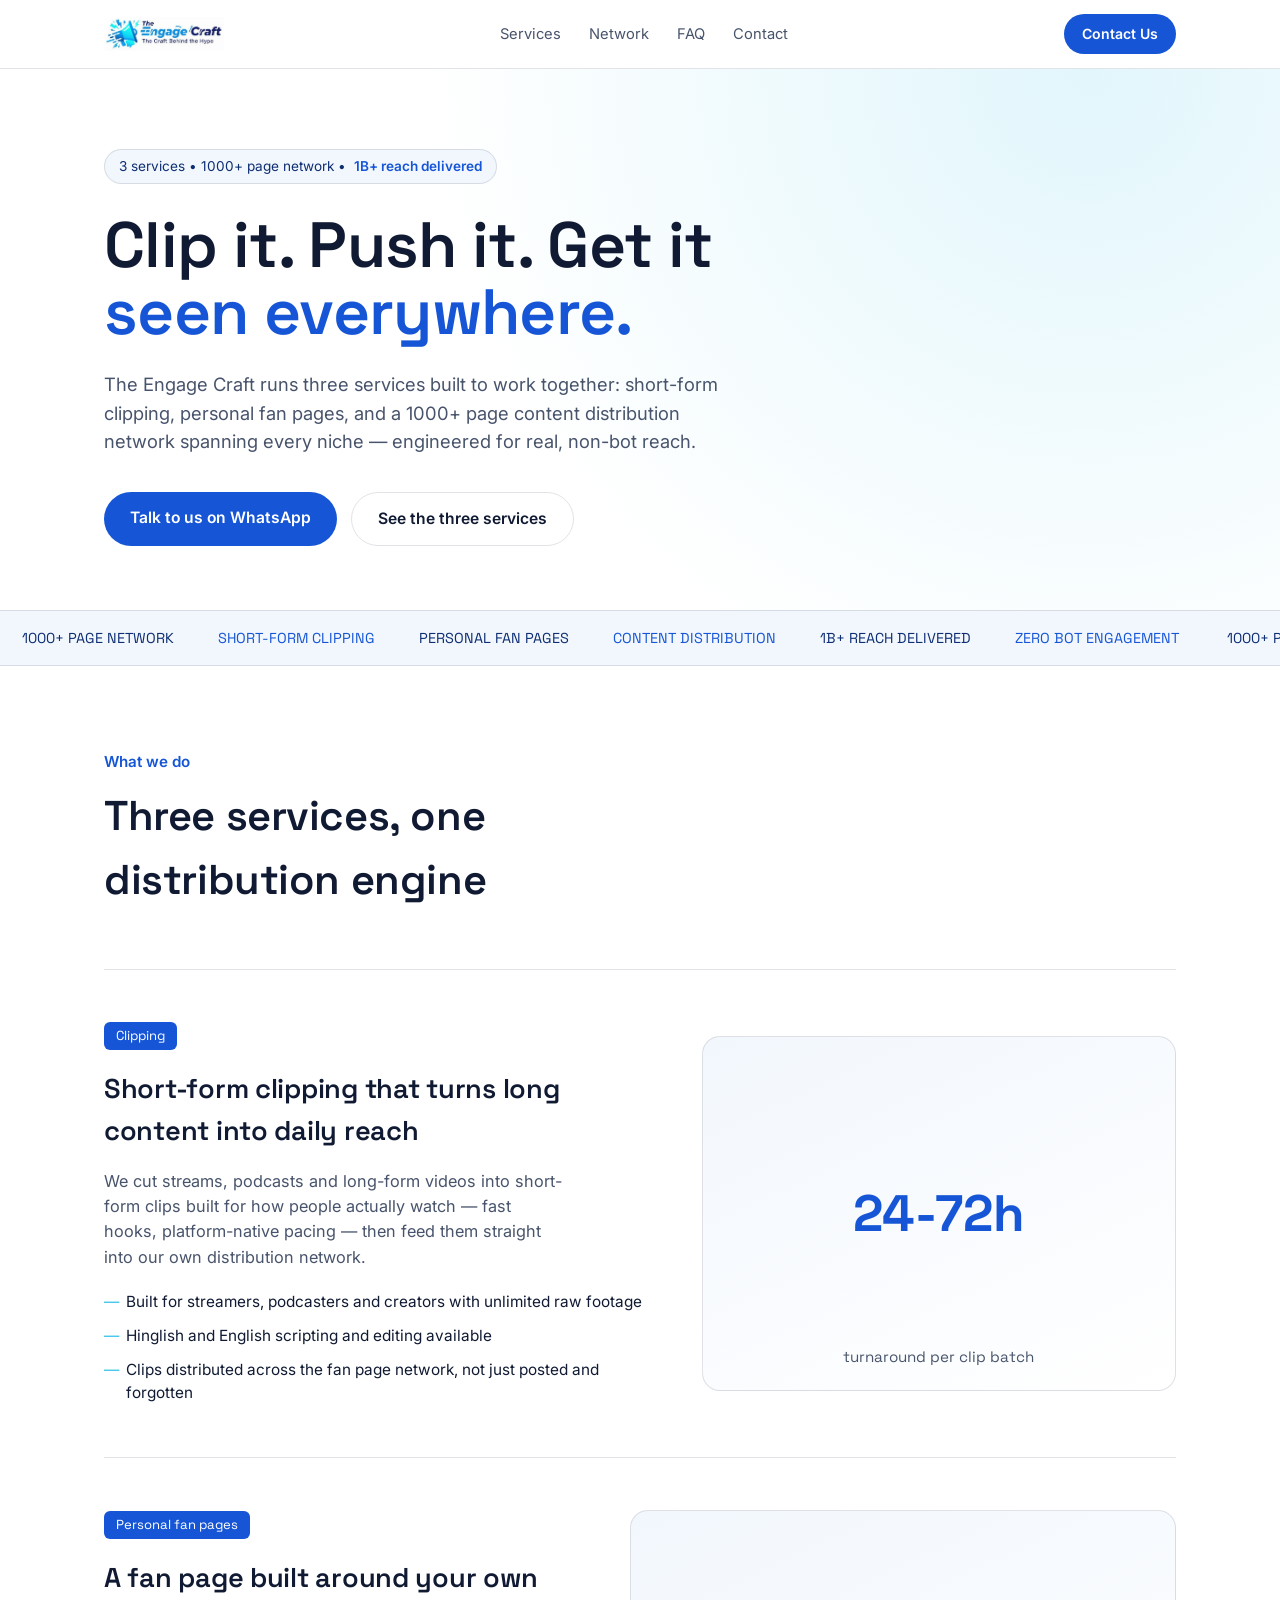
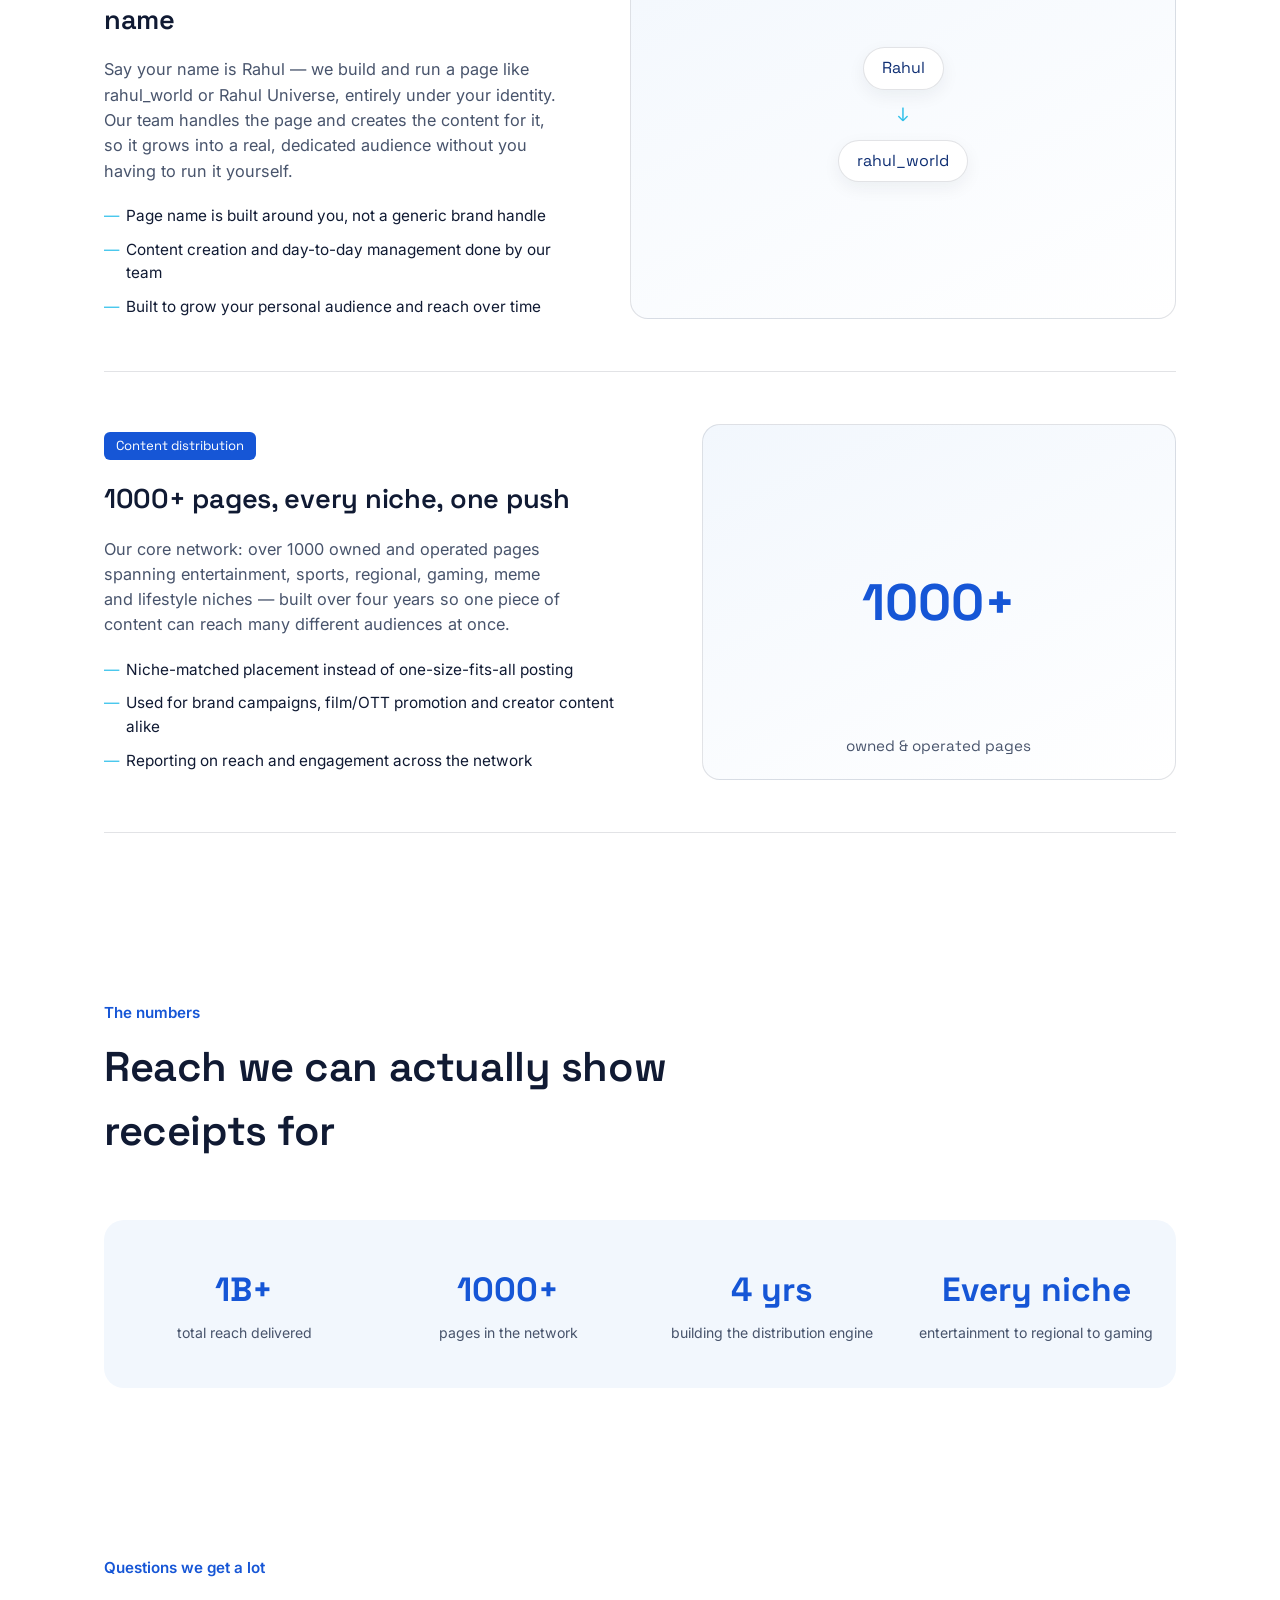
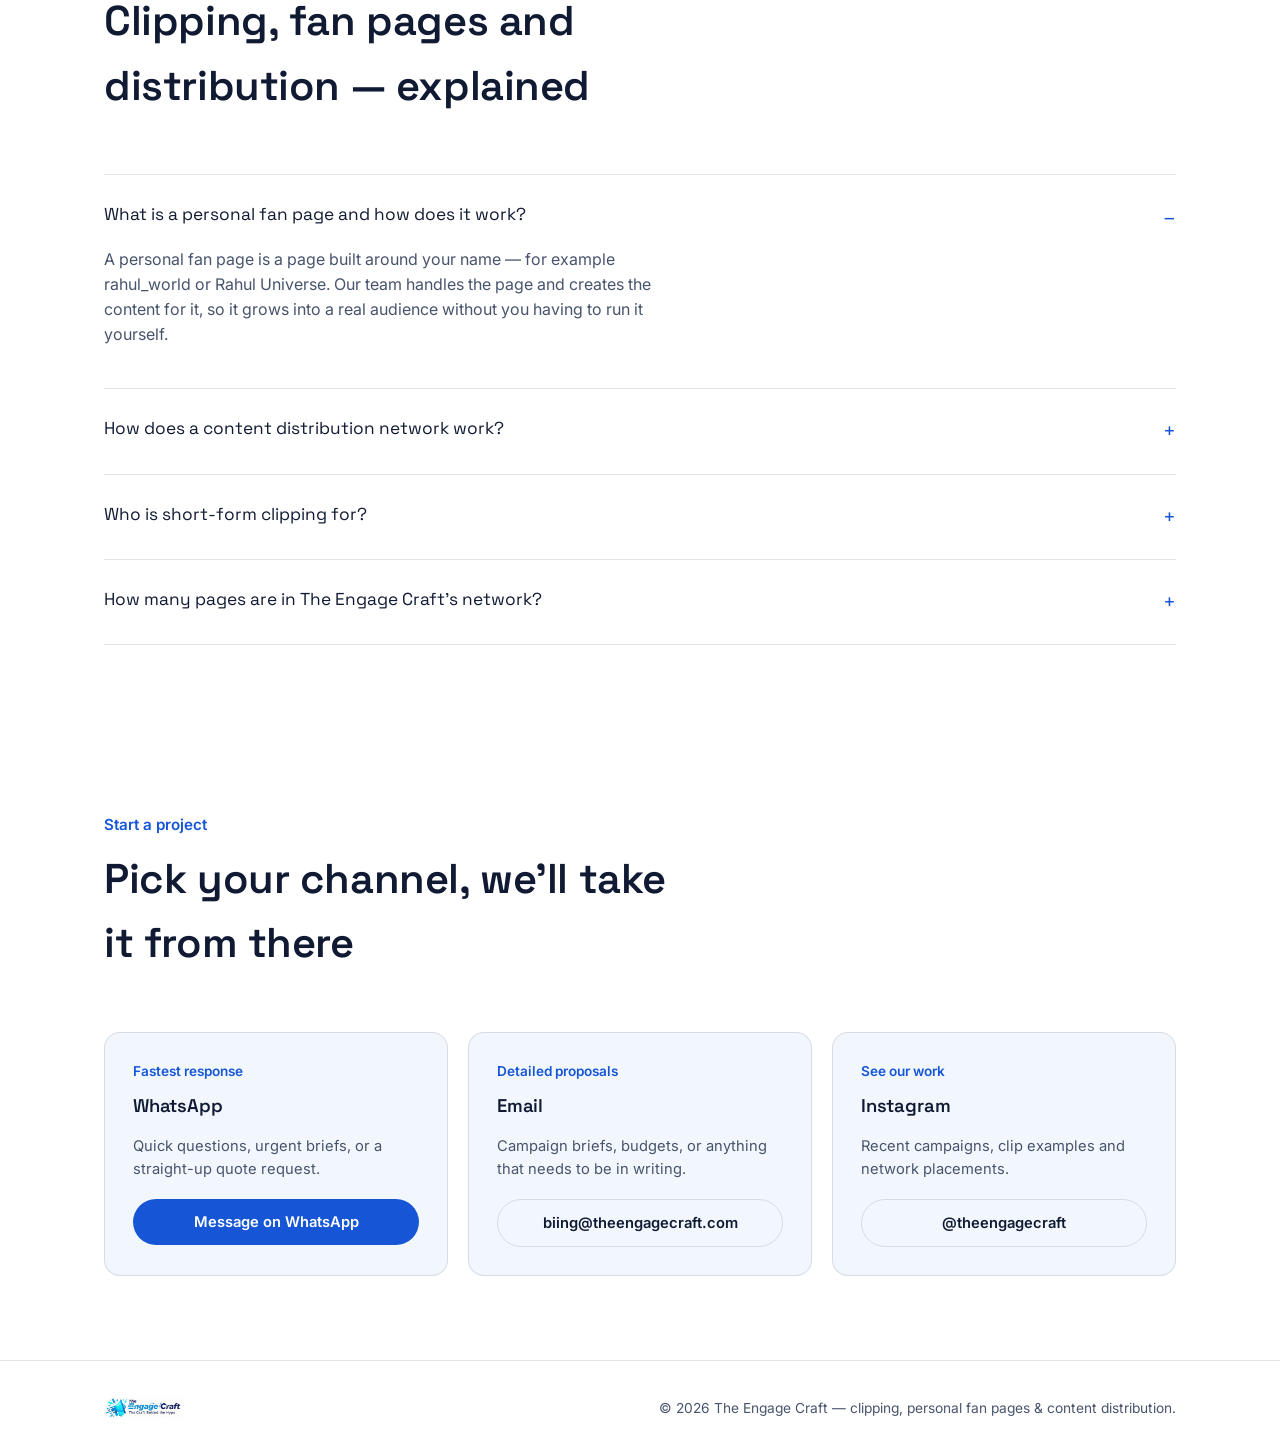
==== commit 843cc547: "Update index.html" ====
--- a/index.html
+++ b/index.html
@@ -251,7 +251,7 @@
       <a href="#faq">FAQ</a>
       <a href="#contact">Contact</a>
     </div>
-    <a class="nav-cta" href="https://wa.me/919828022182">Get a quote</a>
+    <a class="nav-cta" href="https://wa.me/919828022182">Contact Us</a>
   </nav>
 </header>
 
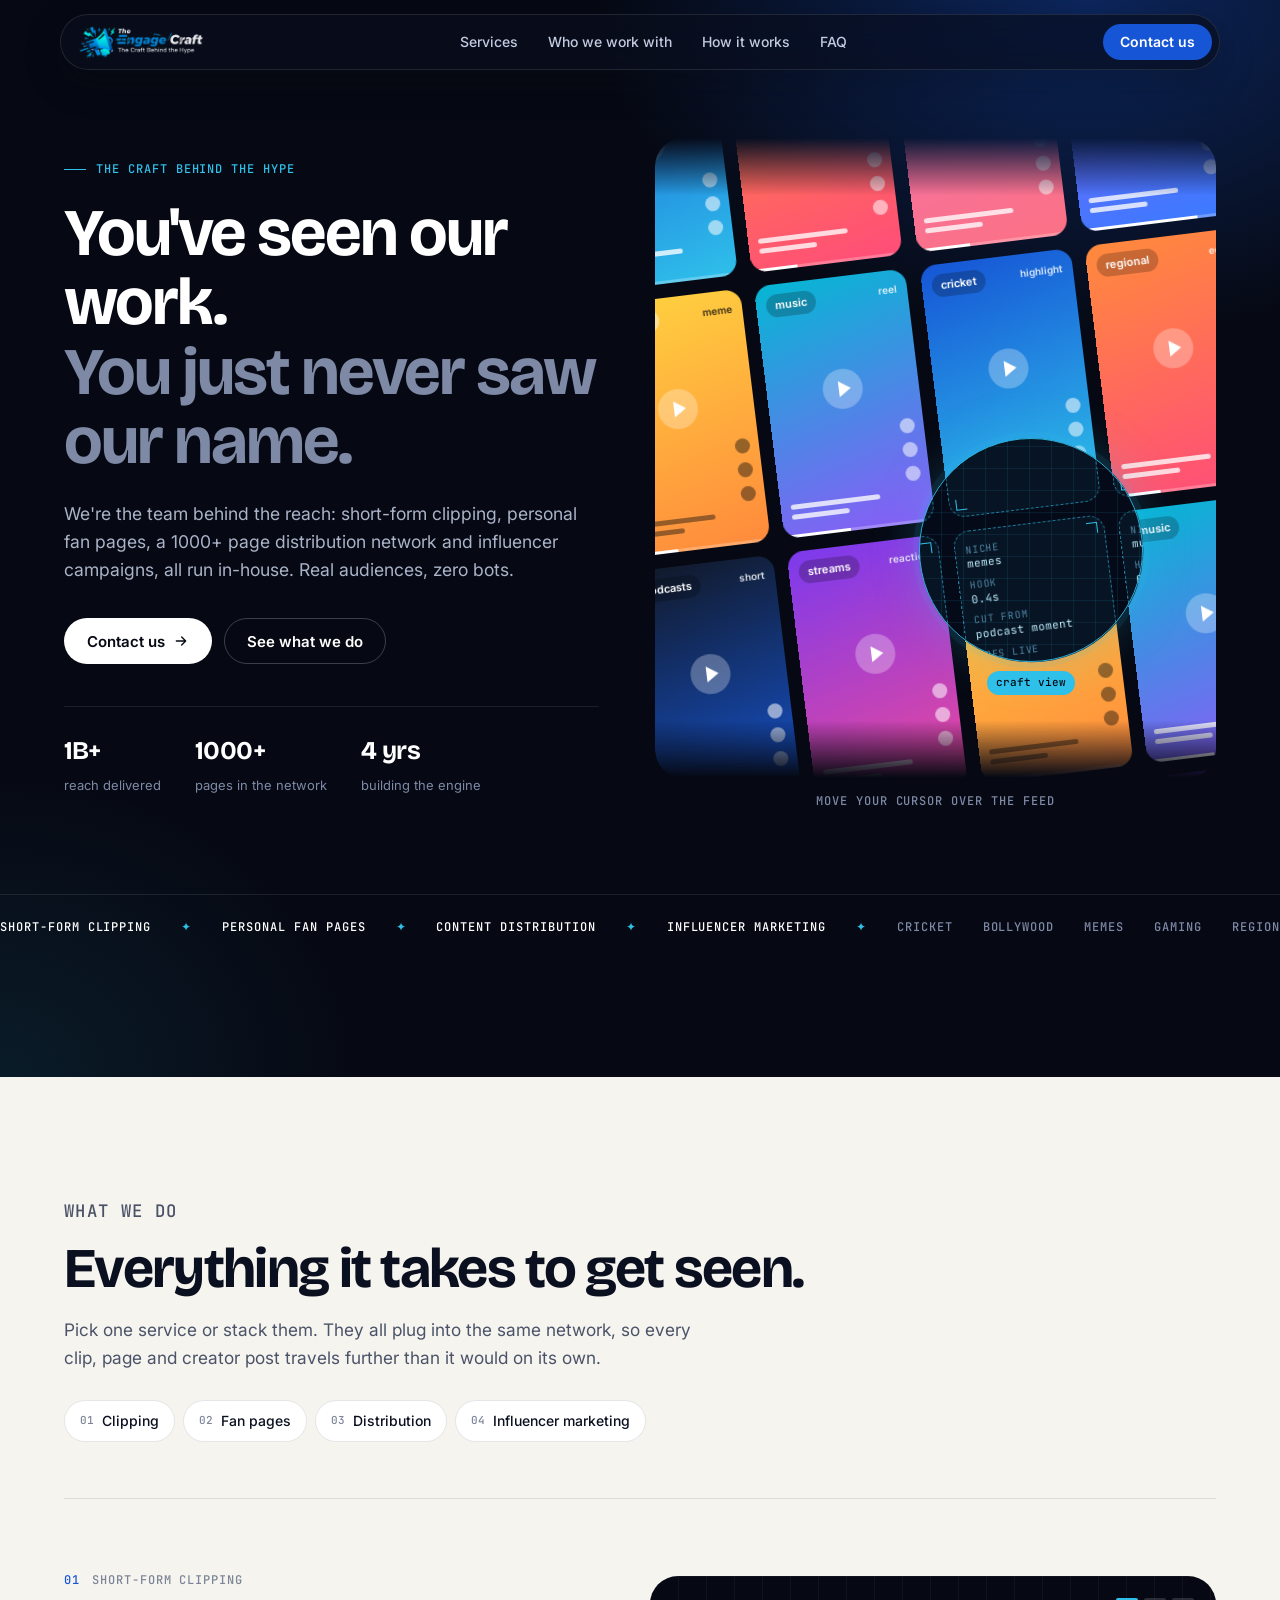
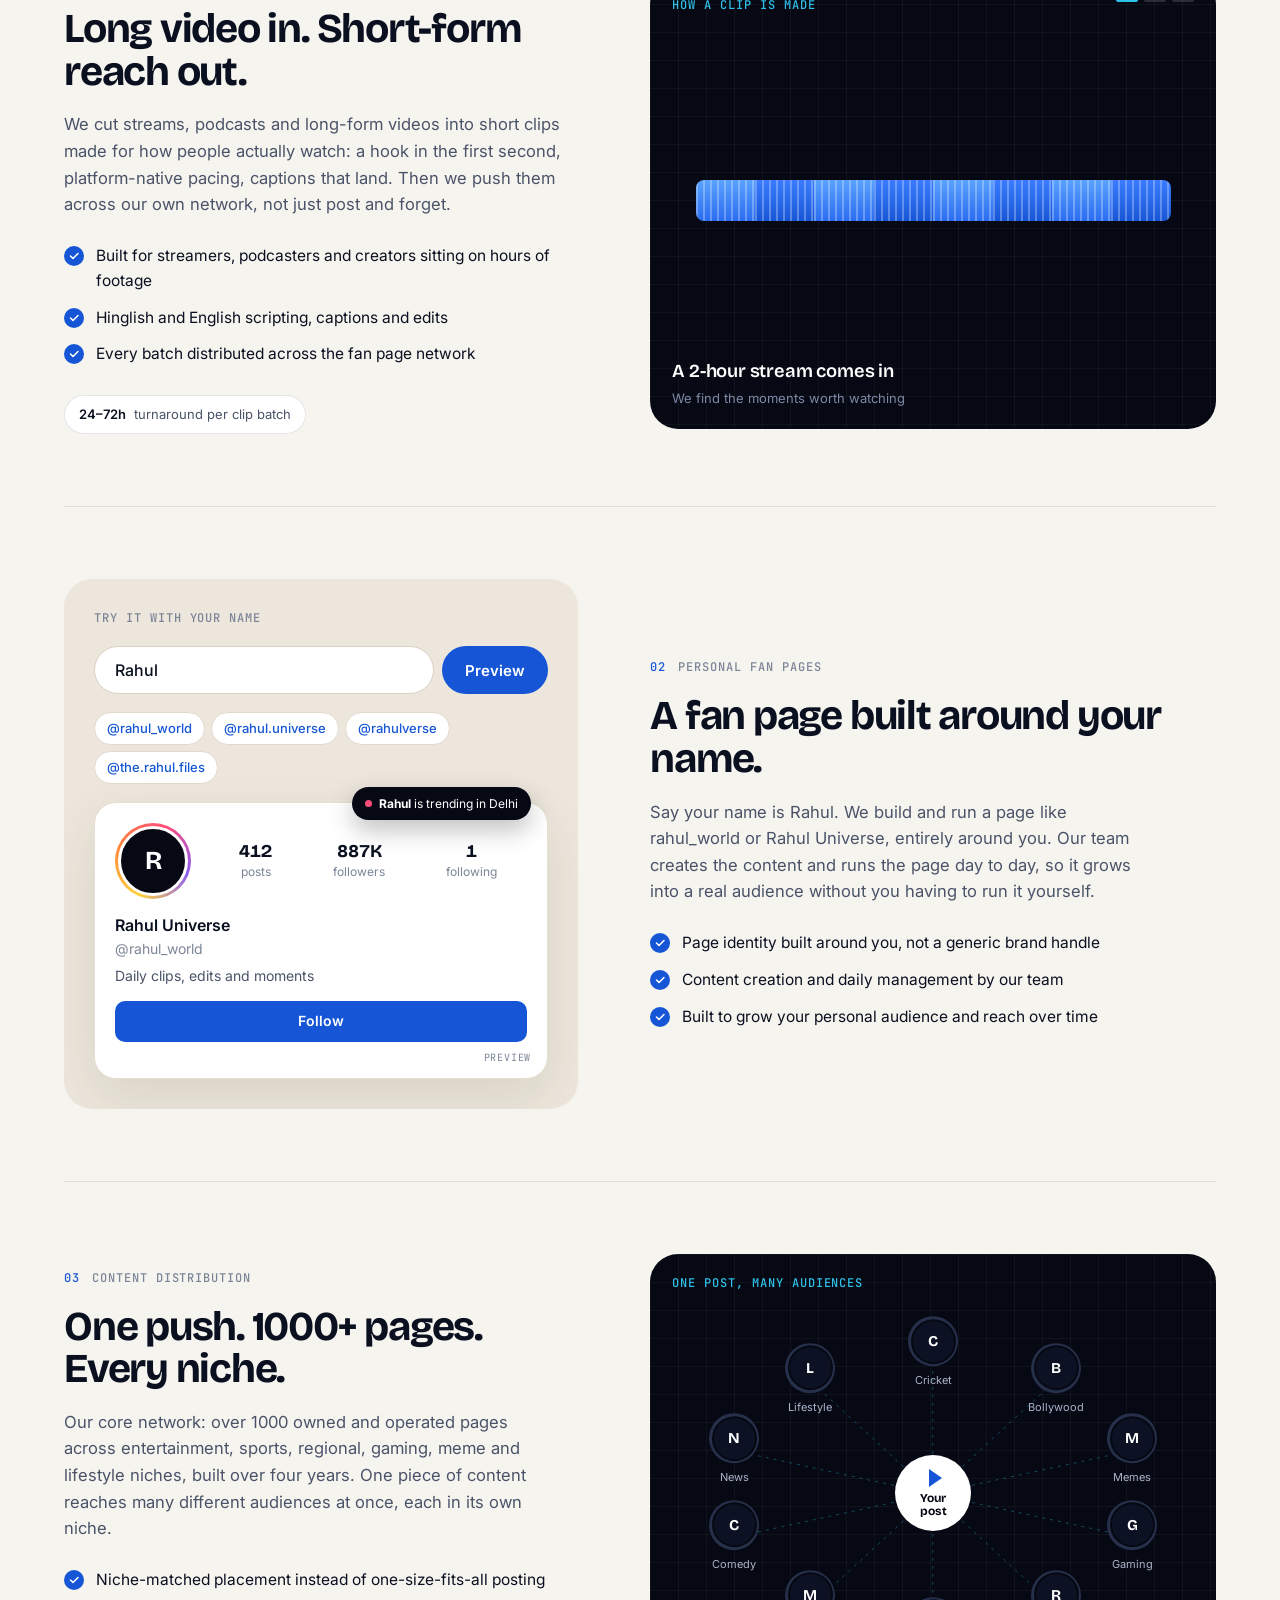
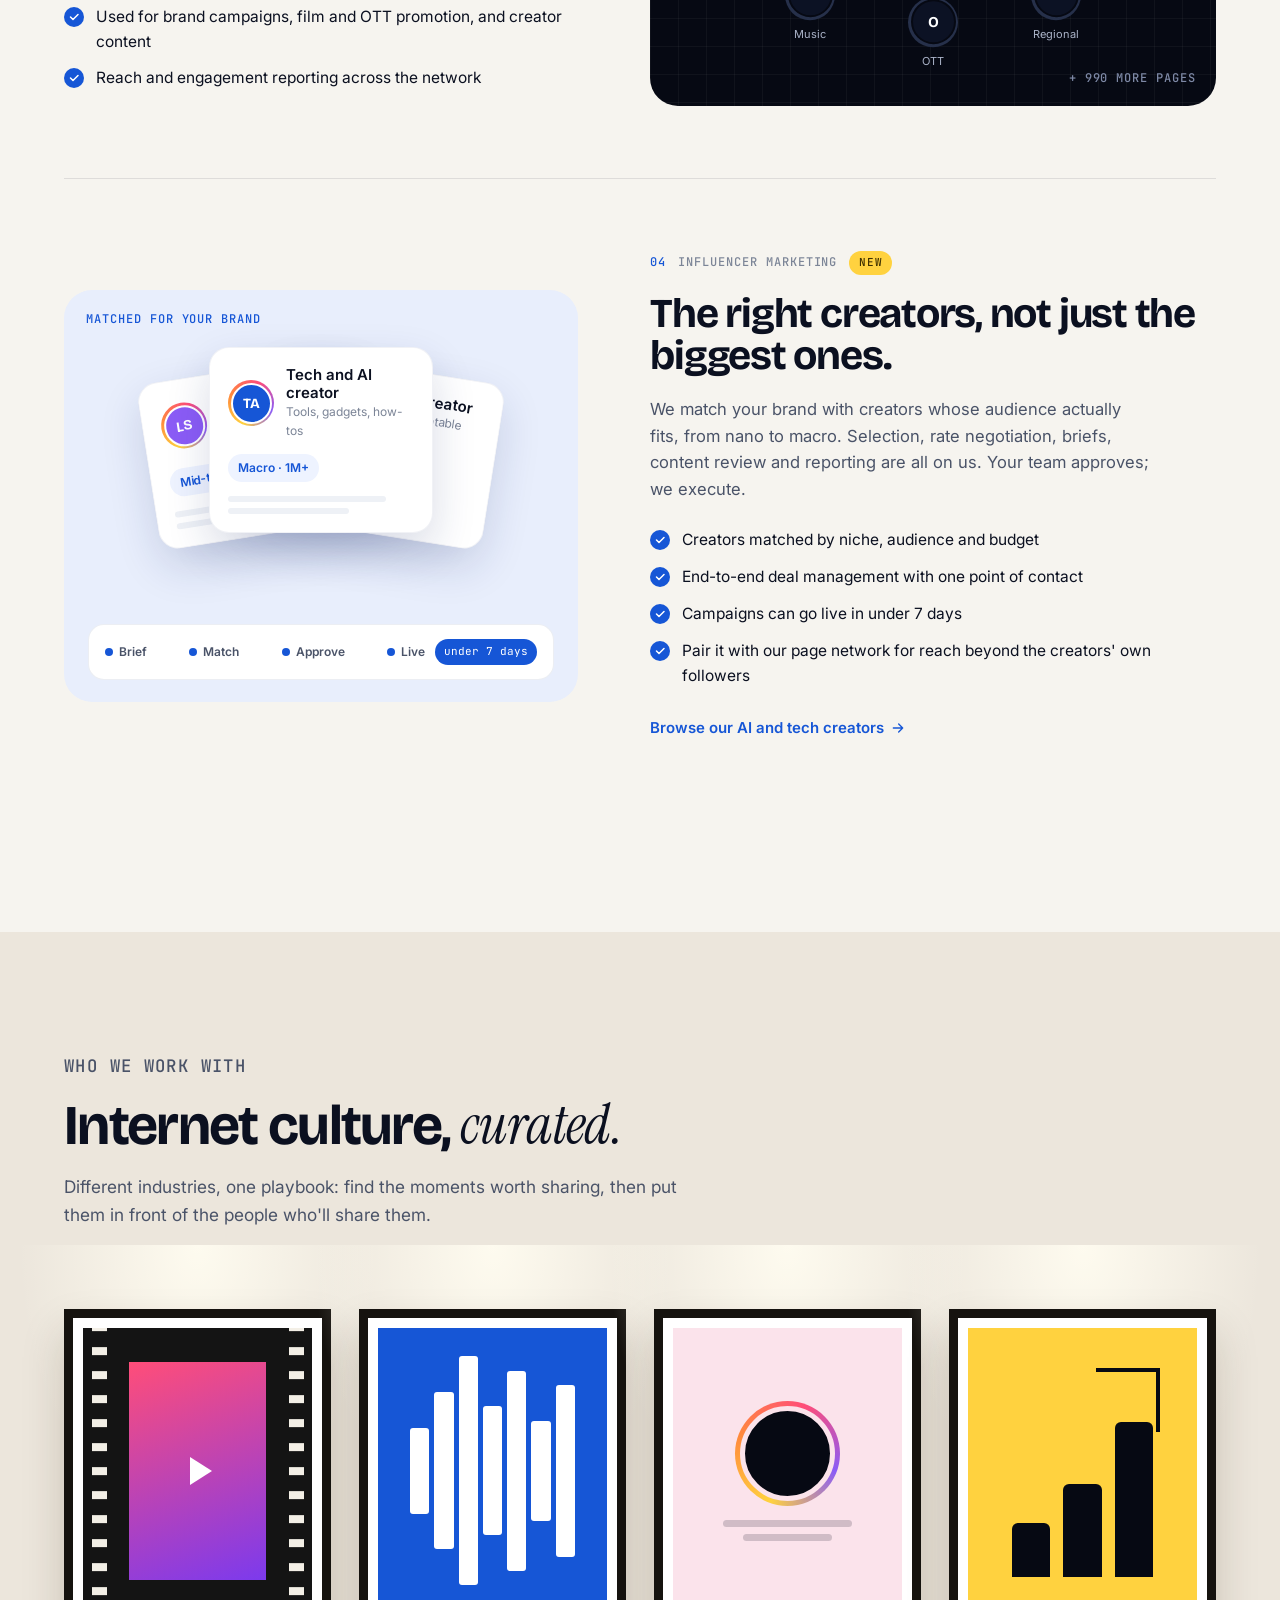
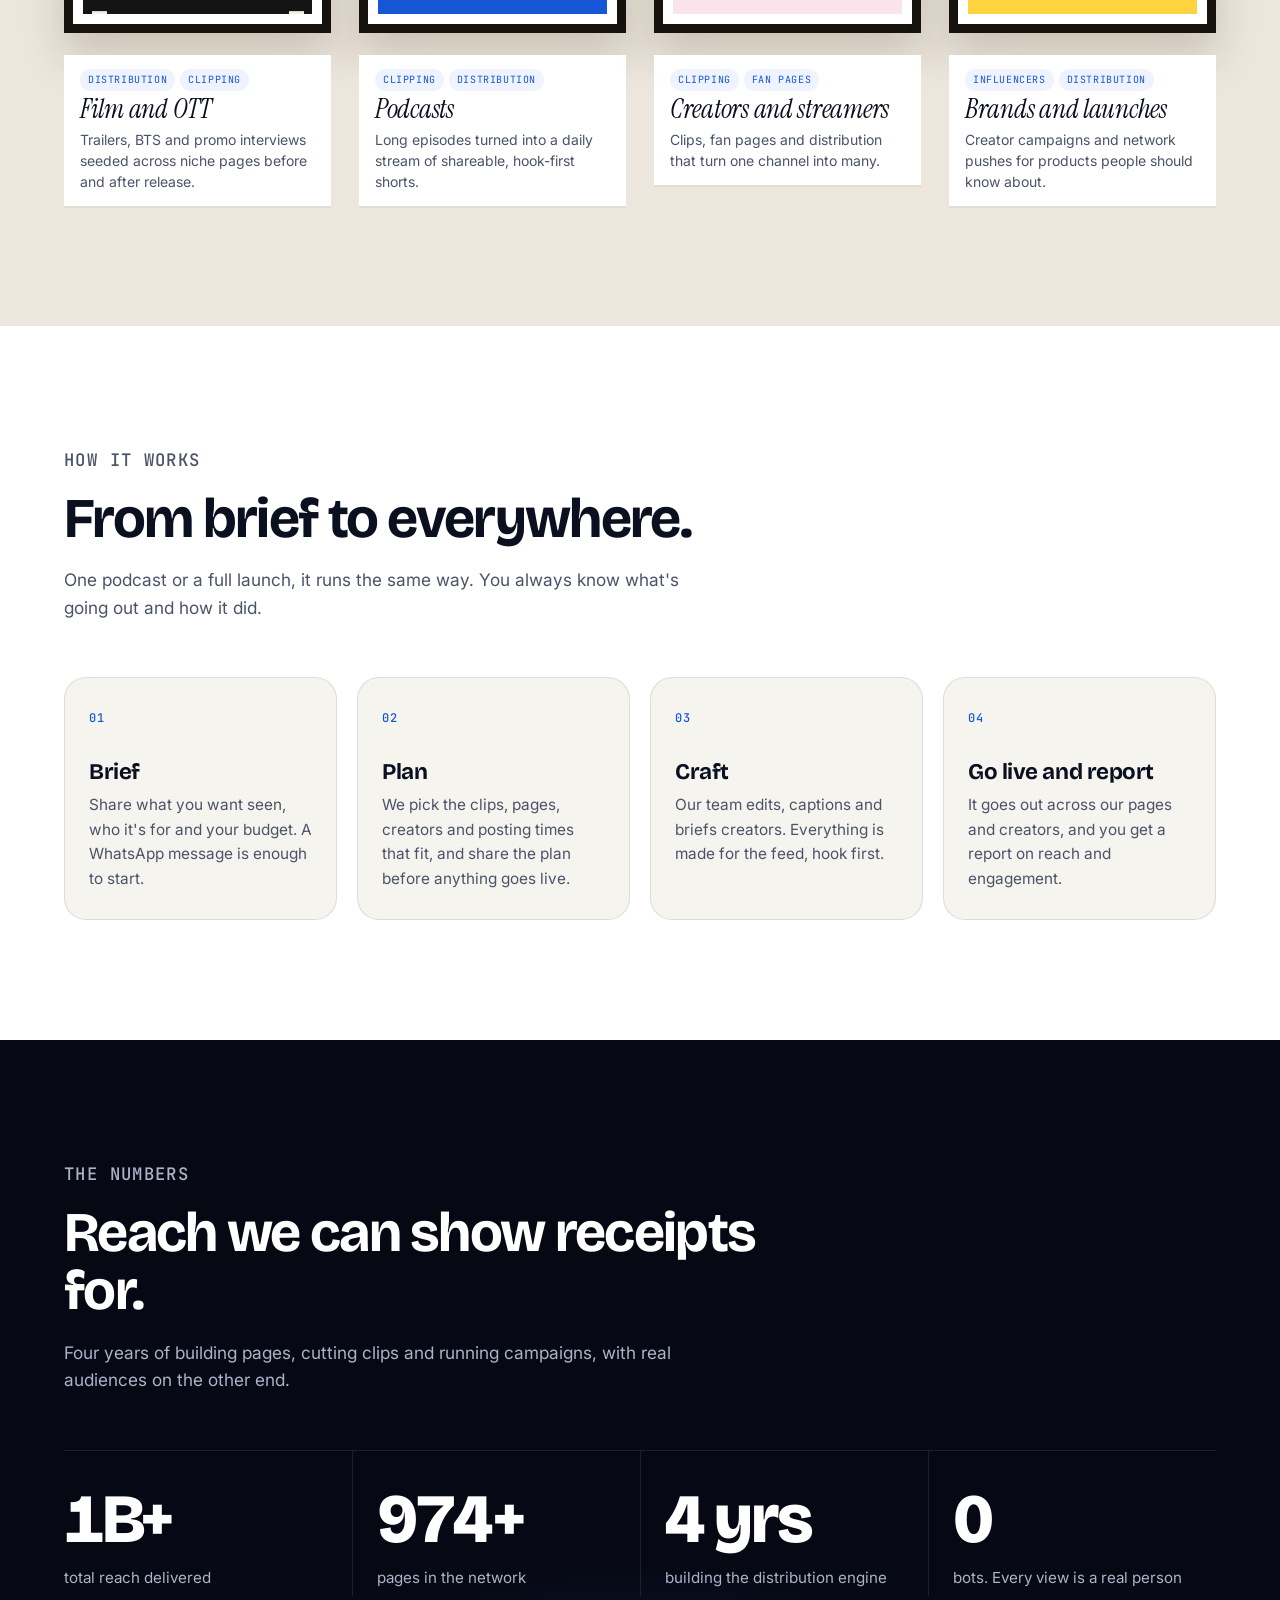
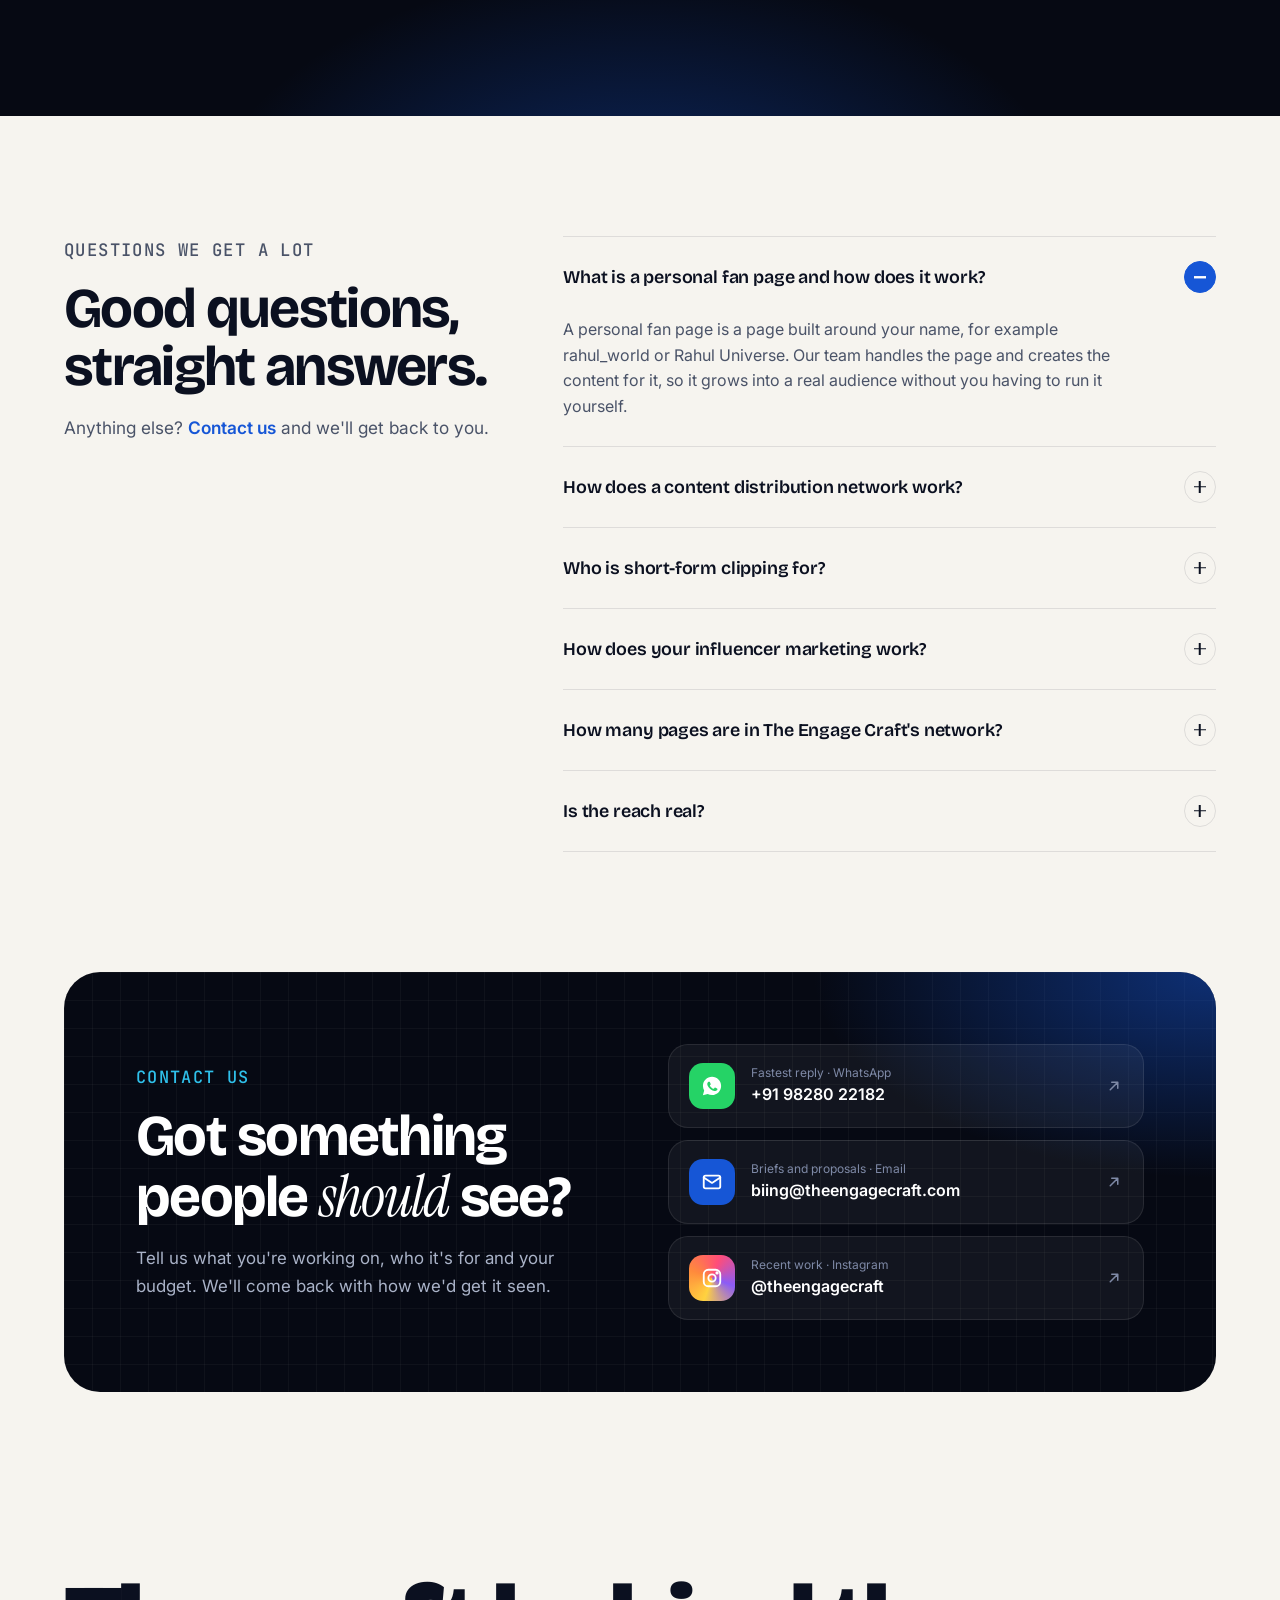
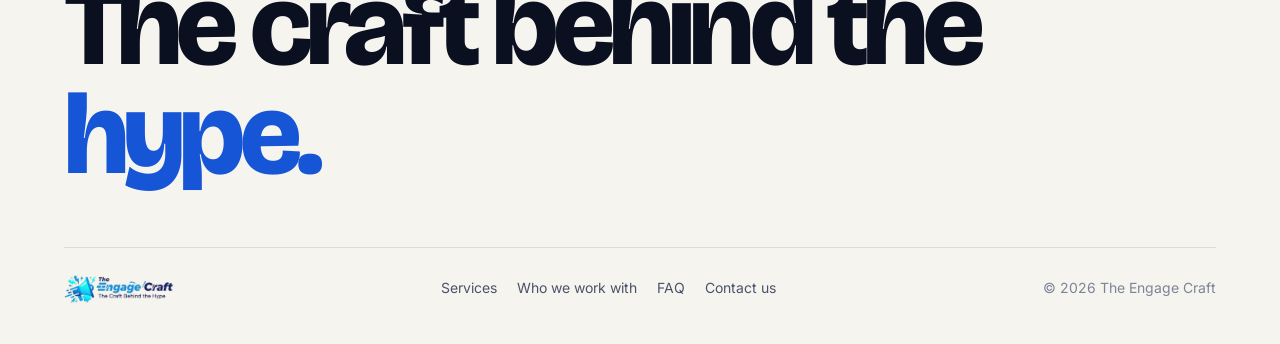
==== commit e2b94681: "Redesigned UI" ====
--- a/index.html
+++ b/index.html
@@ -1,414 +1,1281 @@
-<!DOCTYPE html>
-<html lang="en">
-<head>
-<meta charset="UTF-8">
-<meta name="viewport" content="width=device-width, initial-scale=1.0">
-<title>Clipping, Paid Fan Pages & Content Distribution Network | The Engage Craft</title>
-<meta name="description" content="The Engage Craft runs a 1000+ page content distribution network across every niche, plus personal fan page growth and short-form clipping for streamers and creators. 1B+ reach delivered, zero bots.">
-<meta name="keywords" content="content distribution network, personal fan page growth, clipping agency, streamer clipping service, fan page for your name, viral content distribution, fan page network India, short form clipping agency">
-<meta name="robots" content="index, follow">
-<link rel="canonical" href="https://www.theengagecraft.com/services">
-<meta property="og:type" content="website">
-<meta property="og:title" content="Clipping, Paid Fan Pages & Content Distribution | The Engage Craft">
-<meta property="og:description" content="A 1000+ page network across every niche. Personal fan pages, short-form clipping, and content distribution that gets real, non-bot reach.">
-<meta property="og:url" content="https://www.theengagecraft.com/services">
-<meta name="twitter:card" content="summary_large_image">
-<meta name="twitter:title" content="Clipping, Paid Fan Pages & Content Distribution | The Engage Craft">
-<meta name="twitter:description" content="A 1000+ page network across every niche. Personal fan pages, short-form clipping, and content distribution that gets real, non-bot reach.">
-<link rel="preconnect" href="https://fonts.googleapis.com">
-<link rel="preconnect" href="https://fonts.gstatic.com" crossorigin>
-<link href="https://fonts.googleapis.com/css2?family=Space+Grotesk:wght@400;500;600;700&family=Inter:wght@400;500;600;700&display=swap" rel="stylesheet">
-<script type="application/ld+json">
-{
-  "@context": "https://schema.org",
-  "@type": "Organization",
-  "name": "The Engage Craft",
-  "url": "https://www.theengagecraft.com",
-  "description": "Digital marketing agency running a 1000+ page content distribution network, personal fan page growth, and short-form clipping services.",
-  "sameAs": ["https://www.instagram.com/theengagecraft/"],
-  "contactPoint": {
-    "@type": "ContactPoint",
-    "email": "biing@theengagecraft.com",
-    "contactType": "sales",
-    "telephone": "+91-98280-22182"
-  }
-}
-</script>
-<script type="application/ld+json">
-{
-  "@context": "https://schema.org",
-  "@type": "Service",
-  "serviceType": "Content distribution and personal fan page growth",
-  "provider": { "@type": "Organization", "name": "The Engage Craft" },
-  "areaServed": "Worldwide",
-  "hasOfferCatalog": {
-    "@type": "OfferCatalog",
-    "name": "Core Services",
-    "itemListElement": [
-      { "@type": "Offer", "itemOffered": { "@type": "Service", "name": "Short-form clipping", "description": "Converting long-form streams, podcasts and videos into short-form clips distributed across a fan page network." } },
-      { "@type": "Offer", "itemOffered": { "@type": "Service", "name": "Personal fan page growth", "description": "A name-based fan page, run and filled with content by our team, built to grow an individual's personal audience and reach." } },
-      { "@type": "Offer", "itemOffered": { "@type": "Service", "name": "Content distribution network", "description": "Distribution across 1000+ owned and operated pages spanning every content niche." } }
-    ]
-  }
-}
-</script>
-<script type="application/ld+json">
-{
-  "@context": "https://schema.org",
-  "@type": "FAQPage",
-  "mainEntity": [
-    {
-      "@type": "Question",
-      "name": "What is a personal fan page and how does it work?",
-      "acceptedAnswer": { "@type": "Answer", "text": "A personal fan page is a page built around your name, for example rahul_world or Rahul Universe. Our team handles the page and creates the content for it, so it grows into a real audience without you having to run it yourself." }
-    },
-    {
-      "@type": "Question",
-      "name": "How does a content distribution network work?",
-      "acceptedAnswer": { "@type": "Answer", "text": "A content distribution network pushes one piece of content across many owned pages at once — each in a different niche or audience — so a single video, meme or clip gets multiplied reach instead of relying on one account's algorithm." }
-    },
-    {
-      "@type": "Question",
-      "name": "Who is short-form clipping for?",
-      "acceptedAnswer": { "@type": "Answer", "text": "Streamers, podcasters and long-form creators who want their best moments turned into short-form clips and pushed out across a distribution network, without hiring an in-house editing and posting team." }
-    },
-    {
-      "@type": "Question",
-      "name": "How many pages are in The Engage Craft's network?",
-      "acceptedAnswer": { "@type": "Answer", "text": "1000+ owned and operated pages spanning every major content niche, built up over four years, used for clipping distribution, content distribution and personal fan pages alike." }
-    }
-  ]
-}
-</script>
-<style>
-  :root{
-    --white:#ffffff;
-    --paper:#f2f7fd;
-    --ink:#101a33;
-    --ink-soft:#48546c;
-    --blue:#1656d6;
-    --blue-deep:#0e2e73;
-    --cyan:#2fc0ea;
-    --line:rgba(16,26,51,0.12);
-  }
-  *{box-sizing:border-box;}
-  html{scroll-behavior:smooth;}
-  body{
-    margin:0;
-    background:var(--white);
-    color:var(--ink);
-    font-family:'Inter',system-ui,sans-serif;
-    line-height:1.55;
-    -webkit-font-smoothing:antialiased;
-  }
-  h1,h2,h3,.display{
-    font-family:'Space Grotesk',system-ui,sans-serif;
-    font-weight:600;
-    letter-spacing:-0.01em;
-    margin:0;
-    color:var(--ink);
-  }
-  a{color:inherit;}
-  img{max-width:100%;display:block;}
-  .wrap{max-width:1120px;margin:0 auto;padding:0 24px;}
-
-  header{
-    position:sticky;top:0;z-index:20;
-    background:rgba(255,255,255,0.92);
-    backdrop-filter:blur(10px);
-    border-bottom:1px solid var(--line);
-  }
-  .nav{display:flex;align-items:center;justify-content:space-between;padding:14px 24px;}
-  .brand{display:flex;align-items:center;gap:10px;text-decoration:none;}
-  .brand img{height:34px;width:auto;}
-  .navlinks{display:flex;gap:28px;font-size:0.92rem;}
-  .navlinks a{text-decoration:none;color:var(--ink-soft);transition:color .15s;}
-  .navlinks a:hover{color:var(--blue);}
-  .nav-cta{
-    background:var(--blue);color:var(--white);
-    padding:9px 18px;border-radius:999px;
-    font-weight:600;font-size:0.88rem;text-decoration:none;
-    white-space:nowrap;
-  }
-  @media (max-width:760px){ .navlinks{display:none;} }
-
-  .hero{padding:80px 0 64px;position:relative;overflow:hidden;background:
-    radial-gradient(circle at 85% 0%, rgba(47,192,234,0.14), transparent 55%);}
-  .kicker{
-    display:inline-flex;align-items:center;gap:8px;
-    font-size:0.85rem;color:var(--blue-deep);
-    border:1px solid var(--line);border-radius:999px;
-    padding:6px 14px;margin-bottom:28px;background:var(--paper);
-  }
-  .kicker b{color:var(--blue);font-weight:600;}
-  h1{font-size:clamp(2.4rem,5.4vw,4rem);line-height:1.05;max-width:16ch;}
-  h1 .hl{color:var(--blue);}
-  .lede{font-size:1.15rem;color:var(--ink-soft);max-width:52ch;margin:24px 0 36px;}
-  .cta-row{display:flex;gap:14px;flex-wrap:wrap;}
-  .btn{
-    padding:14px 26px;border-radius:999px;font-weight:600;
-    text-decoration:none;font-size:0.98rem;display:inline-block;
-  }
-  .btn-primary{background:var(--blue);color:var(--white);}
-  .btn-ghost{border:1px solid var(--line);color:var(--ink);}
-
-  .strip{
-    border-top:1px solid var(--line);border-bottom:1px solid var(--line);
-    padding:16px 0;overflow:hidden;white-space:nowrap;
-    font-family:'Space Grotesk';font-size:0.9rem;color:var(--blue-deep);
-    background:var(--paper);
-  }
-  .strip-inner{display:inline-block;animation:scroll 32s linear infinite;}
-  .strip span{margin:0 22px;}
-  .strip .accent{color:var(--blue);}
-  @keyframes scroll{ from{transform:translateX(0);} to{transform:translateX(-50%);} }
-  @media (prefers-reduced-motion: reduce){ .strip-inner{animation:none;} }
-
-  section{padding:84px 0;}
-  .eyebrow{color:var(--blue);font-size:0.95rem;margin-bottom:10px;font-weight:600;}
-  .section-head{max-width:60ch;margin-bottom:56px;}
-  .section-head h2{font-size:clamp(1.8rem,3.4vw,2.6rem);}
-
-  .service{
-    display:grid;grid-template-columns:1fr 1.15fr;gap:52px;align-items:center;
-    padding:52px 0;border-top:1px solid var(--line);
-  }
-  .service:last-child{border-bottom:1px solid var(--line);}
-  .service:nth-child(even){grid-template-columns:1.15fr 1fr;}
-  .service:nth-child(even) .service-visual{order:2;}
-  .service-tag{
-    font-family:'Space Grotesk';font-size:0.82rem;color:var(--white);
-    background:var(--blue);display:inline-block;padding:4px 12px;
-    border-radius:6px;margin-bottom:18px;
-  }
-  .service h3{font-size:1.7rem;margin-bottom:14px;}
-  .service p{color:var(--ink-soft);font-size:1.02rem;max-width:46ch;}
-  .service ul{margin:20px 0 0;padding:0;list-style:none;display:flex;flex-direction:column;gap:10px;}
-  .service li{padding-left:22px;position:relative;font-size:0.96rem;color:var(--ink);}
-  .service li::before{content:"—";position:absolute;left:0;color:var(--cyan);}
-  .service-visual{
-    aspect-ratio:4/3;border-radius:18px;
-    background:linear-gradient(155deg,var(--paper),var(--white));
-    border:1px solid var(--line);
-    display:flex;align-items:center;justify-content:center;
-    font-family:'Space Grotesk';overflow:hidden;position:relative;
-  }
-  .stat-big{font-size:3.2rem;font-weight:700;color:var(--blue);}
-  .stat-cap{color:var(--ink-soft);font-size:0.95rem;position:absolute;bottom:22px;left:0;right:0;text-align:center;}
-  .handle-demo{display:flex;flex-direction:column;align-items:center;gap:10px;}
-  .handle-demo .pill{background:var(--white);border:1px solid var(--line);border-radius:999px;padding:8px 18px;font-size:1rem;color:var(--blue-deep);box-shadow:0 6px 18px rgba(16,26,51,0.06);}
-  .handle-demo .arrow{color:var(--cyan);font-size:1.2rem;}
-  @media (max-width:820px){
-    .service, .service:nth-child(even){grid-template-columns:1fr;}
-    .service:nth-child(even) .service-visual{order:0;}
-  }
-
-  .stats-band{
-    background:var(--paper);border-radius:20px;
-    display:grid;grid-template-columns:repeat(4,1fr);
-    padding:44px 20px;gap:24px;text-align:center;
-  }
-  .stats-band .num{font-family:'Space Grotesk';font-size:2.1rem;color:var(--blue);font-weight:700;}
-  .stats-band .cap{color:var(--ink-soft);font-size:0.88rem;margin-top:6px;}
-  @media (max-width:700px){ .stats-band{grid-template-columns:1fr 1fr;} }
-
-  .faq-item{border-top:1px solid var(--line);padding:26px 0;}
-  .faq-item:last-child{border-bottom:1px solid var(--line);}
-  .faq-item summary{
-    cursor:pointer;font-family:'Space Grotesk';font-size:1.08rem;
-    list-style:none;display:flex;justify-content:space-between;gap:16px;
-  }
-  .faq-item summary::-webkit-details-marker{display:none;}
-  .faq-item summary::after{content:"+";color:var(--blue);font-size:1.3rem;flex-shrink:0;}
-  .faq-item[open] summary::after{content:"–";}
-  .faq-item p{color:var(--ink-soft);margin-top:14px;max-width:60ch;}
-
-  .contact-grid{display:grid;grid-template-columns:repeat(3,1fr);gap:20px;}
-  .contact-card{
-    border:1px solid var(--line);border-radius:16px;padding:28px;
-    background:var(--paper);
-  }
-  .contact-card .k{color:var(--blue);font-size:0.85rem;margin-bottom:10px;font-weight:600;}
-  .contact-card h3{font-size:1.15rem;margin-bottom:10px;}
-  .contact-card p{color:var(--ink-soft);font-size:0.92rem;margin-bottom:18px;}
-  .contact-card a.btn{width:100%;text-align:center;padding:12px 16px;font-size:0.92rem;box-sizing:border-box;}
-  @media (max-width:820px){ .contact-grid{grid-template-columns:1fr;} }
-
-  footer{border-top:1px solid var(--line);padding:36px 0;color:var(--ink-soft);font-size:0.86rem;}
-  footer .foot-row{display:flex;justify-content:space-between;align-items:center;flex-wrap:wrap;gap:12px;}
-  footer img{height:22px;}
-  footer .foot-brand{display:flex;align-items:center;gap:8px;}
-</style>
-</head>
-<body>
-
-<header>
-  <nav class="nav wrap">
-    <a class="brand" href="#top"><img src="[data-uri]" alt="The Engage Craft logo"></a>
-    <div class="navlinks">
-      <a href="#services">Services</a>
-      <a href="#network">Network</a>
-      <a href="#faq">FAQ</a>
-      <a href="#contact">Contact</a>
-    </div>
-    <a class="nav-cta" href="https://wa.me/919828022182">Contact Us</a>
-  </nav>
-</header>
-
-<main id="top">
-  <section class="hero">
-    <div class="wrap">
-      <div class="kicker">3 services • 1000+ page network • <b>1B+ reach delivered</b></div>
-      <h1>Clip it. Push it. Get it <span class="hl">seen everywhere.</span></h1>
-      <p class="lede">The Engage Craft runs three services built to work together: short-form clipping, personal fan pages, and a 1000+ page content distribution network spanning every niche — engineered for real, non-bot reach.</p>
-      <div class="cta-row">
-        <a class="btn btn-primary" href="https://wa.me/919828022182">Talk to us on WhatsApp</a>
-        <a class="btn btn-ghost" href="#services">See the three services</a>
-      </div>
-    </div>
-  </section>
-
-  <div class="strip">
-    <div class="strip-inner">
-      <span>1000+ PAGE NETWORK</span><span class="accent">SHORT-FORM CLIPPING</span><span>PERSONAL FAN PAGES</span><span class="accent">CONTENT DISTRIBUTION</span><span>1B+ REACH DELIVERED</span><span class="accent">ZERO BOT ENGAGEMENT</span>
-      <span>1000+ PAGE NETWORK</span><span class="accent">SHORT-FORM CLIPPING</span><span>PERSONAL FAN PAGES</span><span class="accent">CONTENT DISTRIBUTION</span><span>1B+ REACH DELIVERED</span><span class="accent">ZERO BOT ENGAGEMENT</span>
-    </div>
-  </div>
-
-  <section id="services">
-    <div class="wrap">
-      <div class="section-head">
-        <div class="eyebrow">What we do</div>
-        <h2>Three services, one distribution engine</h2>
-      </div>
-
-      <div class="service">
-        <div class="service-copy">
-          <span class="service-tag">Clipping</span>
-          <h3>Short-form clipping that turns long content into daily reach</h3>
-          <p>We cut streams, podcasts and long-form videos into short-form clips built for how people actually watch — fast hooks, platform-native pacing — then feed them straight into our own distribution network.</p>
-          <ul>
-            <li>Built for streamers, podcasters and creators with unlimited raw footage</li>
-            <li>Hinglish and English scripting and editing available</li>
-            <li>Clips distributed across the fan page network, not just posted and forgotten</li>
-          </ul>
-        </div>
-        <div class="service-visual"><div class="stat-big">24-72h</div><div class="stat-cap">turnaround per clip batch</div></div>
-      </div>
-
-      <div class="service">
-        <div class="service-copy">
-          <span class="service-tag">Personal fan pages</span>
-          <h3>A fan page built around your own name</h3>
-          <p>Say your name is Rahul — we build and run a page like rahul_world or Rahul Universe, entirely under your identity. Our team handles the page and creates the content for it, so it grows into a real, dedicated audience without you having to run it yourself.</p>
-          <ul>
-            <li>Page name is built around you, not a generic brand handle</li>
-            <li>Content creation and day-to-day management done by our team</li>
-            <li>Built to grow your personal audience and reach over time</li>
-          </ul>
-        </div>
-        <div class="service-visual">
-          <div class="handle-demo">
-            <div class="pill">Rahul</div>
-            <div class="arrow">↓</div>
-            <div class="pill">rahul_world</div>
-          </div>
-        </div>
-      </div>
-
-      <div class="service">
-        <div class="service-copy">
-          <span class="service-tag">Content distribution</span>
-          <h3>1000+ pages, every niche, one push</h3>
-          <p>Our core network: over 1000 owned and operated pages spanning entertainment, sports, regional, gaming, meme and lifestyle niches — built over four years so one piece of content can reach many different audiences at once.</p>
-          <ul>
-            <li>Niche-matched placement instead of one-size-fits-all posting</li>
-            <li>Used for brand campaigns, film/OTT promotion and creator content alike</li>
-            <li>Reporting on reach and engagement across the network</li>
-          </ul>
-        </div>
-        <div class="service-visual"><div class="stat-big">1000+</div><div class="stat-cap">owned &amp; operated pages</div></div>
-      </div>
-    </div>
-  </section>
-
-  <section id="network">
-    <div class="wrap">
-      <div class="section-head">
-        <div class="eyebrow">The numbers</div>
-        <h2>Reach we can actually show receipts for</h2>
-      </div>
-      <div class="stats-band">
-        <div><div class="num">1B+</div><div class="cap">total reach delivered</div></div>
-        <div><div class="num">1000+</div><div class="cap">pages in the network</div></div>
-        <div><div class="num">4 yrs</div><div class="cap">building the distribution engine</div></div>
-        <div><div class="num">Every niche</div><div class="cap">entertainment to regional to gaming</div></div>
-      </div>
-    </div>
-  </section>
-
-  <section id="faq">
-    <div class="wrap">
-      <div class="section-head">
-        <div class="eyebrow">Questions we get a lot</div>
-        <h2>Clipping, fan pages and distribution — explained</h2>
-      </div>
-
-      <details class="faq-item" open>
-        <summary>What is a personal fan page and how does it work?</summary>
-        <p>A personal fan page is a page built around your name — for example rahul_world or Rahul Universe. Our team handles the page and creates the content for it, so it grows into a real audience without you having to run it yourself.</p>
-      </details>
-      <details class="faq-item">
-        <summary>How does a content distribution network work?</summary>
-        <p>A content distribution network pushes one piece of content across many owned pages at once, each in a different niche or audience, so a single video, meme or clip gets multiplied reach instead of relying on one account's algorithm.</p>
-      </details>
-      <details class="faq-item">
-        <summary>Who is short-form clipping for?</summary>
-        <p>Streamers, podcasters and long-form creators who want their best moments turned into short-form clips and pushed out across a distribution network, without hiring an in-house editing and posting team.</p>
-      </details>
-      <details class="faq-item">
-        <summary>How many pages are in The Engage Craft's network?</summary>
-        <p>1000+ owned and operated pages spanning every major content niche, built up over four years, used for clipping distribution, content distribution and personal fan pages alike.</p>
-      </details>
-    </div>
-  </section>
-
-  <section id="contact">
-    <div class="wrap">
-      <div class="section-head">
-        <div class="eyebrow">Start a project</div>
-        <h2>Pick your channel, we'll take it from there</h2>
-      </div>
-      <div class="contact-grid">
-        <div class="contact-card">
-          <div class="k">Fastest response</div>
-          <h3>WhatsApp</h3>
-          <p>Quick questions, urgent briefs, or a straight-up quote request.</p>
-          <a class="btn btn-primary" href="https://wa.me/919828022182">Message on WhatsApp</a>
-        </div>
-        <div class="contact-card">
-          <div class="k">Detailed proposals</div>
-          <h3>Email</h3>
-          <p>Campaign briefs, budgets, or anything that needs to be in writing.</p>
-          <a class="btn btn-ghost" href="mailto:biing@theengagecraft.com">biing@theengagecraft.com</a>
-        </div>
-        <div class="contact-card">
-          <div class="k">See our work</div>
-          <h3>Instagram</h3>
-          <p>Recent campaigns, clip examples and network placements.</p>
-          <a class="btn btn-ghost" href="https://www.instagram.com/theengagecraft/">@theengagecraft</a>
-        </div>
-      </div>
-    </div>
-  </section>
-</main>
-
-<footer>
-  <div class="wrap foot-row">
-    <div class="foot-brand"><img src="[data-uri]" alt="The Engage Craft logo"></div>
-    <span>© 2026 The Engage Craft — clipping, personal fan pages &amp; content distribution.</span>
-  </div>
-</footer>
-
-</body>
-</html>
+<!DOCTYPE html>
+<html lang="en">
+<head>
+<meta charset="UTF-8">
+<meta name="viewport" content="width=device-width, initial-scale=1.0">
+<title>Clipping, Fan Pages, Content Distribution & Influencer Marketing | The Engage Craft</title>
+<meta name="description" content="The Engage Craft runs short-form clipping, personal fan pages, a 1000+ page content distribution network and influencer marketing campaigns. 1B+ reach delivered, zero bots.">
+<meta name="keywords" content="content distribution network, personal fan page growth, clipping agency, streamer clipping service, influencer marketing agency India, creator campaigns, fan page network India, short form clipping agency">
+<meta name="robots" content="index, follow">
+<meta name="theme-color" content="#060913">
+<link rel="canonical" href="https://www.theengagecraft.com/services">
+<meta property="og:type" content="website">
+<meta property="og:title" content="The Engage Craft | The craft behind the hype">
+<meta property="og:description" content="Clipping, personal fan pages, a 1000+ page distribution network and influencer marketing. Real reach, zero bots.">
+<meta property="og:url" content="https://www.theengagecraft.com/services">
+<meta property="og:image" content="https://www.theengagecraft.com/logo.png">
+<meta name="twitter:card" content="summary_large_image">
+<meta name="twitter:title" content="The Engage Craft | The craft behind the hype">
+<meta name="twitter:description" content="Clipping, personal fan pages, a 1000+ page distribution network and influencer marketing. Real reach, zero bots.">
+<link rel="icon" href="logo.png">
+<link rel="preconnect" href="https://fonts.googleapis.com">
+<link rel="preconnect" href="https://fonts.gstatic.com" crossorigin>
+<link href="https://fonts.googleapis.com/css2?family=Bricolage+Grotesque:opsz,wght@12..96,500;12..96,600;12..96,700;12..96,800&family=Inter:wght@400;500;600&family=Instrument+Serif:ital@0;1&family=JetBrains+Mono:wght@500&display=swap" rel="stylesheet">
+<script type="application/ld+json">
+{
+  "@context": "https://schema.org",
+  "@type": "Organization",
+  "name": "The Engage Craft",
+  "slogan": "The craft behind the hype",
+  "url": "https://www.theengagecraft.com",
+  "logo": "https://www.theengagecraft.com/logo.png",
+  "description": "Digital marketing agency running short-form clipping, personal fan page growth, a 1000+ page content distribution network and influencer marketing campaigns.",
+  "sameAs": ["https://www.instagram.com/theengagecraft/"],
+  "contactPoint": {
+    "@type": "ContactPoint",
+    "email": "biing@theengagecraft.com",
+    "contactType": "sales",
+    "telephone": "+91-98280-22182"
+  }
+}
+</script>
+<script type="application/ld+json">
+{
+  "@context": "https://schema.org",
+  "@type": "Service",
+  "serviceType": "Clipping, fan page growth, content distribution and influencer marketing",
+  "provider": { "@type": "Organization", "name": "The Engage Craft" },
+  "areaServed": "Worldwide",
+  "hasOfferCatalog": {
+    "@type": "OfferCatalog",
+    "name": "Services",
+    "itemListElement": [
+      { "@type": "Offer", "itemOffered": { "@type": "Service", "name": "Short-form clipping", "description": "Converting long-form streams, podcasts and videos into short-form clips distributed across a fan page network." } },
+      { "@type": "Offer", "itemOffered": { "@type": "Service", "name": "Personal fan page growth", "description": "A name-based fan page, run and filled with content by our team, built to grow an individual's personal audience and reach." } },
+      { "@type": "Offer", "itemOffered": { "@type": "Service", "name": "Content distribution network", "description": "Distribution across 1000+ owned and operated pages spanning every content niche." } },
+      { "@type": "Offer", "itemOffered": { "@type": "Service", "name": "Influencer marketing", "description": "Creator campaigns matched by niche and audience, with selection, rate negotiation, briefs, content review and reporting handled end to end." } }
+    ]
+  }
+}
+</script>
+<script type="application/ld+json">
+{
+  "@context": "https://schema.org",
+  "@type": "FAQPage",
+  "mainEntity": [
+    {
+      "@type": "Question",
+      "name": "What is a personal fan page and how does it work?",
+      "acceptedAnswer": { "@type": "Answer", "text": "A personal fan page is a page built around your name, for example rahul_world or Rahul Universe. Our team handles the page and creates the content for it, so it grows into a real audience without you having to run it yourself." }
+    },
+    {
+      "@type": "Question",
+      "name": "How does a content distribution network work?",
+      "acceptedAnswer": { "@type": "Answer", "text": "A content distribution network pushes one piece of content across many owned pages at once, each in a different niche or audience, so a single video, meme or clip gets multiplied reach instead of relying on one account's algorithm." }
+    },
+    {
+      "@type": "Question",
+      "name": "Who is short-form clipping for?",
+      "acceptedAnswer": { "@type": "Answer", "text": "Streamers, podcasters and long-form creators who want their best moments turned into short-form clips and pushed out across a distribution network, without hiring an in-house editing and posting team." }
+    },
+    {
+      "@type": "Question",
+      "name": "How does your influencer marketing work?",
+      "acceptedAnswer": { "@type": "Answer", "text": "Tell us your brand, goal and budget. We shortlist creators whose audience fits, negotiate rates, write the brief, review content before it goes live and report on results. Campaigns can go live in under 7 days." }
+    },
+    {
+      "@type": "Question",
+      "name": "How many pages are in The Engage Craft's network?",
+      "acceptedAnswer": { "@type": "Answer", "text": "1000+ owned and operated pages spanning every major content niche, built up over four years, used for clipping distribution, content distribution and personal fan pages alike." }
+    },
+    {
+      "@type": "Question",
+      "name": "Is the reach real?",
+      "acceptedAnswer": { "@type": "Answer", "text": "Yes. Reach comes from pages we own and operate and from real creators. No bots and no bought engagement." }
+    }
+  ]
+}
+</script>
+<style>
+  :root{
+    --night:#060913;
+    --night-2:#0c1224;
+    --night-line:rgba(255,255,255,0.09);
+    --night-text:#aab3c8;
+    --night-muted:#7e89a6;
+    --paper:#f6f4ef;
+    --warm:#ece6dc;
+    --white:#ffffff;
+    --ink:#0b1020;
+    --ink-2:#4a5368;
+    --ink-3:#7c8597;
+    --line:rgba(11,16,32,0.1);
+    --blue:#1656d6;
+    --blue-2:#3b7bff;
+    --cyan:#2fc0ea;
+    --pink:#ff4d79;
+    --yellow:#ffd23f;
+    --story:conic-gradient(from 200deg,#ffd23f,#ff8a3c,#ff4d79,#8b5cf6,#ffd23f);
+    --f-display:'Bricolage Grotesque',system-ui,sans-serif;
+    --f-body:'Inter',system-ui,sans-serif;
+    --f-mono:'JetBrains Mono',ui-monospace,monospace;
+    --f-serif:'Instrument Serif',Georgia,serif;
+    --ease:cubic-bezier(.65,0,.35,1);
+  }
+  *{box-sizing:border-box;}
+  html{scroll-behavior:smooth;-webkit-text-size-adjust:100%;}
+  body{
+    margin:0;background:var(--paper);color:var(--ink);
+    font-family:var(--f-body);font-size:16px;line-height:1.6;
+    -webkit-font-smoothing:antialiased;overflow-x:hidden;
+  }
+  img{max-width:100%;display:block;}
+  a{color:inherit;}
+  h1,h2,h3{font-family:var(--f-display);font-weight:700;letter-spacing:-0.03em;line-height:1.04;margin:0;}
+  p{margin:0;}
+  .wrap{max-width:1200px;margin:0 auto;padding:0 24px;}
+  .mono{font-family:var(--f-mono);font-size:12px;font-weight:500;letter-spacing:0.08em;text-transform:uppercase;}
+  .sr-only{position:absolute;width:1px;height:1px;padding:0;margin:-1px;overflow:hidden;clip:rect(0,0,0,0);white-space:nowrap;border:0;}
+  :focus-visible{outline:2px solid var(--cyan);outline-offset:3px;}
+
+  /* ---------- Buttons ---------- */
+  .btn{
+    display:inline-flex;align-items:center;justify-content:center;gap:8px;
+    padding:14px 22px;border-radius:999px;border:1px solid transparent;
+    font:600 15px/1 var(--f-body);text-decoration:none;cursor:pointer;
+    transition:transform .25s var(--ease),background .2s,border-color .2s,color .2s;
+    white-space:nowrap;
+  }
+  .btn:hover{transform:translateY(-2px);}
+  .btn svg{width:16px;height:16px;flex-shrink:0;}
+  .btn-blue{background:var(--blue);color:#fff;}
+  .btn-blue:hover{background:#1149bb;}
+  .btn-light{background:#fff;color:var(--night);}
+  .btn-ghost{border-color:rgba(255,255,255,0.22);color:#fff;}
+  .btn-ghost:hover{border-color:rgba(255,255,255,0.5);}
+  .btn-sm{padding:10px 16px;font-size:14px;}
+
+  /* ---------- Header ---------- */
+  .progress{
+    position:fixed;top:0;left:0;right:0;height:3px;z-index:60;
+    background:linear-gradient(90deg,var(--blue),var(--cyan));
+    transform-origin:0 50%;transform:scaleX(0);
+  }
+  .site-head{position:fixed;top:14px;left:0;right:0;z-index:50;padding:0 16px;pointer-events:none;}
+  .nav{
+    pointer-events:auto;position:relative;max-width:1160px;margin:0 auto;
+    display:flex;align-items:center;justify-content:space-between;gap:16px;
+    background:rgba(10,14,28,0.72);backdrop-filter:blur(16px) saturate(140%);-webkit-backdrop-filter:blur(16px) saturate(140%);
+    border:1px solid rgba(255,255,255,0.10);border-radius:999px;
+    padding:7px 7px 7px 18px;box-shadow:0 12px 36px rgba(6,9,19,0.28);
+  }
+  .brand{display:flex;align-items:center;}
+  .brand img{height:34px;width:auto;}
+  .nav-links{display:flex;gap:2px;}
+  .nav-links a{padding:9px 14px;border-radius:999px;text-decoration:none;font-size:14px;font-weight:500;color:#c3cbe0;transition:background .2s,color .2s;}
+  .nav-links a:hover{background:rgba(255,255,255,0.08);color:#fff;}
+  .nav-right{display:flex;align-items:center;gap:6px;}
+  .menu-btn{
+    display:none;width:42px;height:42px;border-radius:50%;border:1px solid rgba(255,255,255,0.14);
+    background:rgba(255,255,255,0.06);cursor:pointer;align-items:center;justify-content:center;color:#fff;
+  }
+  .menu-btn svg{width:18px;height:18px;}
+  .menu-btn .i-close{display:none;}
+  .nav.open .menu-btn .i-close{display:block;}
+  .nav.open .menu-btn .i-menu{display:none;}
+  @media (max-width:900px){
+    .menu-btn{display:inline-flex;}
+    .nav-links{
+      display:none;position:absolute;top:calc(100% + 8px);left:0;right:0;
+      flex-direction:column;gap:2px;background:rgba(10,14,28,0.96);border-radius:22px;padding:10px;
+      border:1px solid rgba(255,255,255,0.10);box-shadow:0 18px 40px rgba(6,9,19,0.35);
+    }
+    .nav.open .nav-links{display:flex;}
+    .nav-links a{padding:14px 16px;font-size:16px;}
+  }
+  @media (max-width:420px){
+    .brand img{height:30px;}
+    .nav .btn-sm{padding:10px 13px;}
+  }
+
+  /* ---------- Hero ---------- */
+  .hero{background:var(--night);color:#fff;position:relative;overflow:hidden;padding-top:120px;}
+  .hero::before{
+    content:"";position:absolute;inset:0;pointer-events:none;
+    background:
+      radial-gradient(55% 45% at 85% 0%,rgba(22,86,214,0.38),transparent 70%),
+      radial-gradient(40% 40% at 0% 100%,rgba(47,192,234,0.10),transparent 70%);
+  }
+  .hero-grid{
+    position:relative;display:grid;grid-template-columns:minmax(0,1fr) minmax(0,1.05fr);
+    gap:56px;align-items: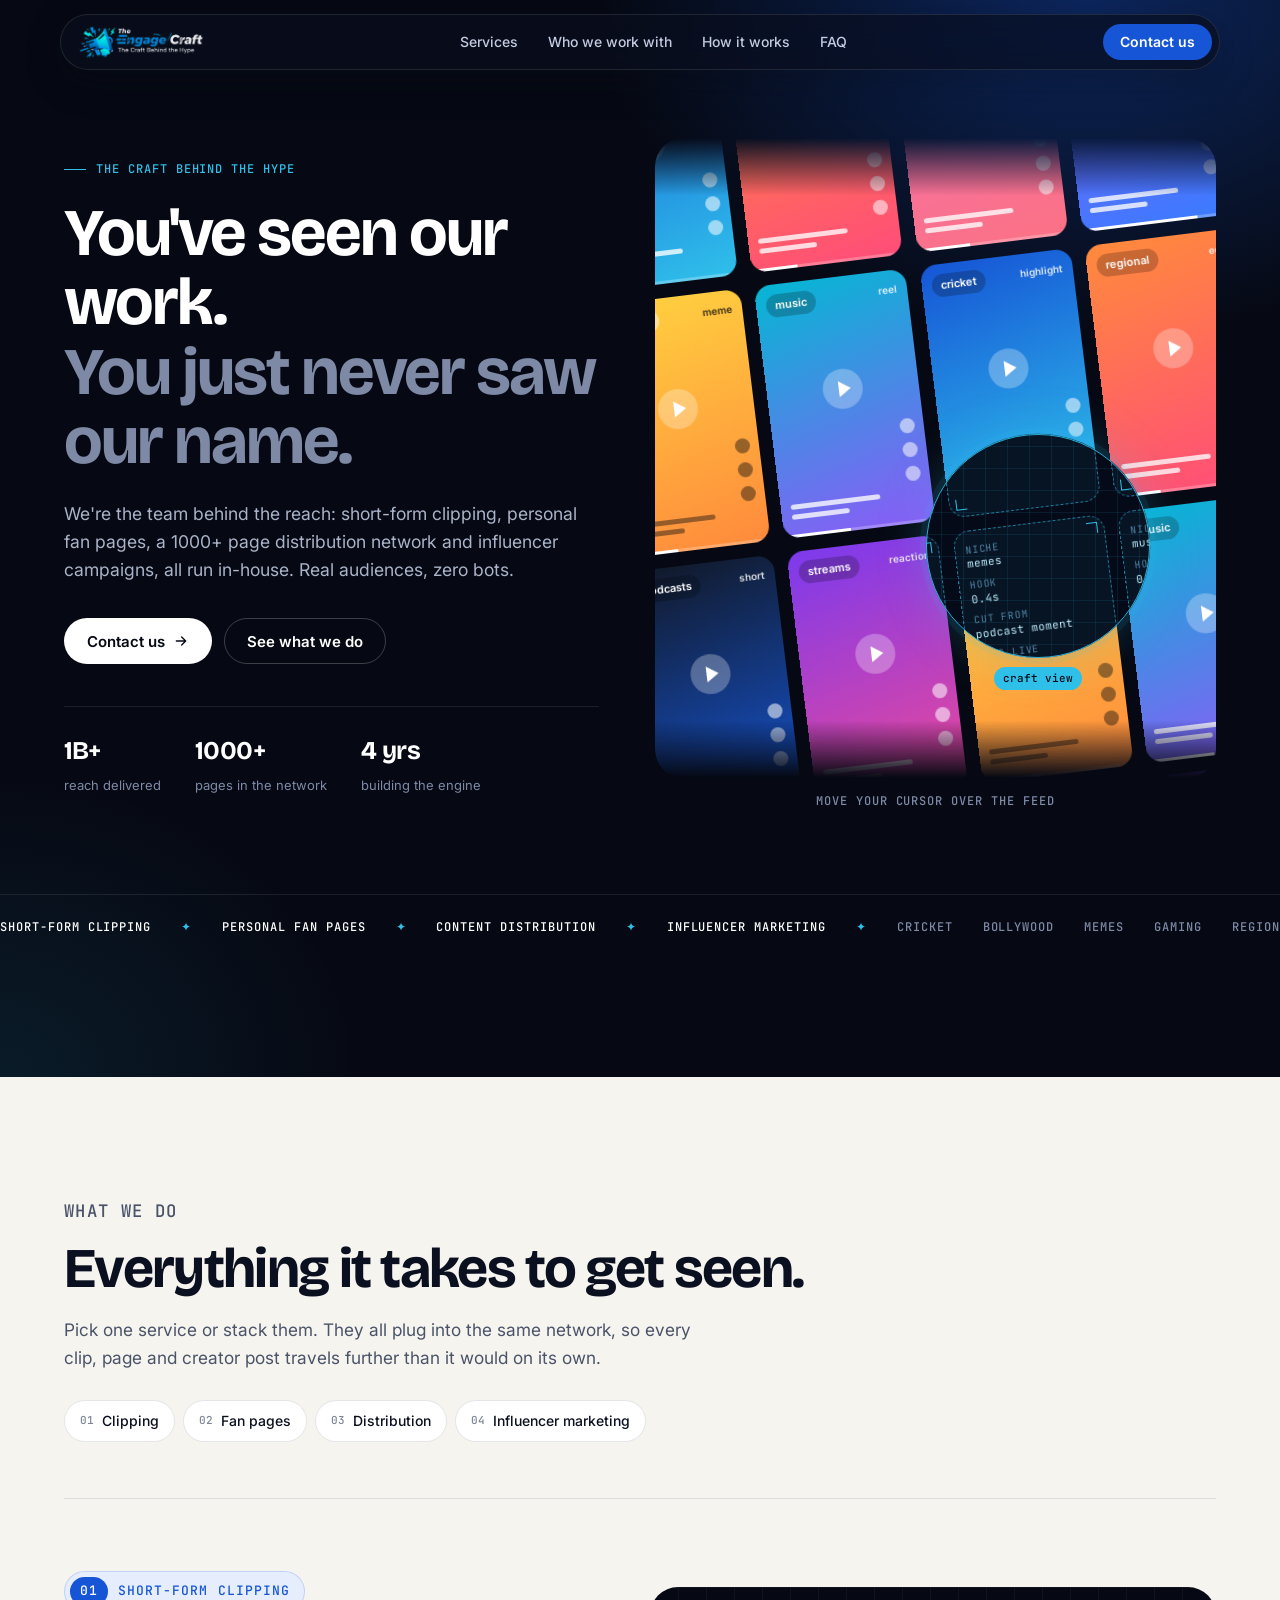
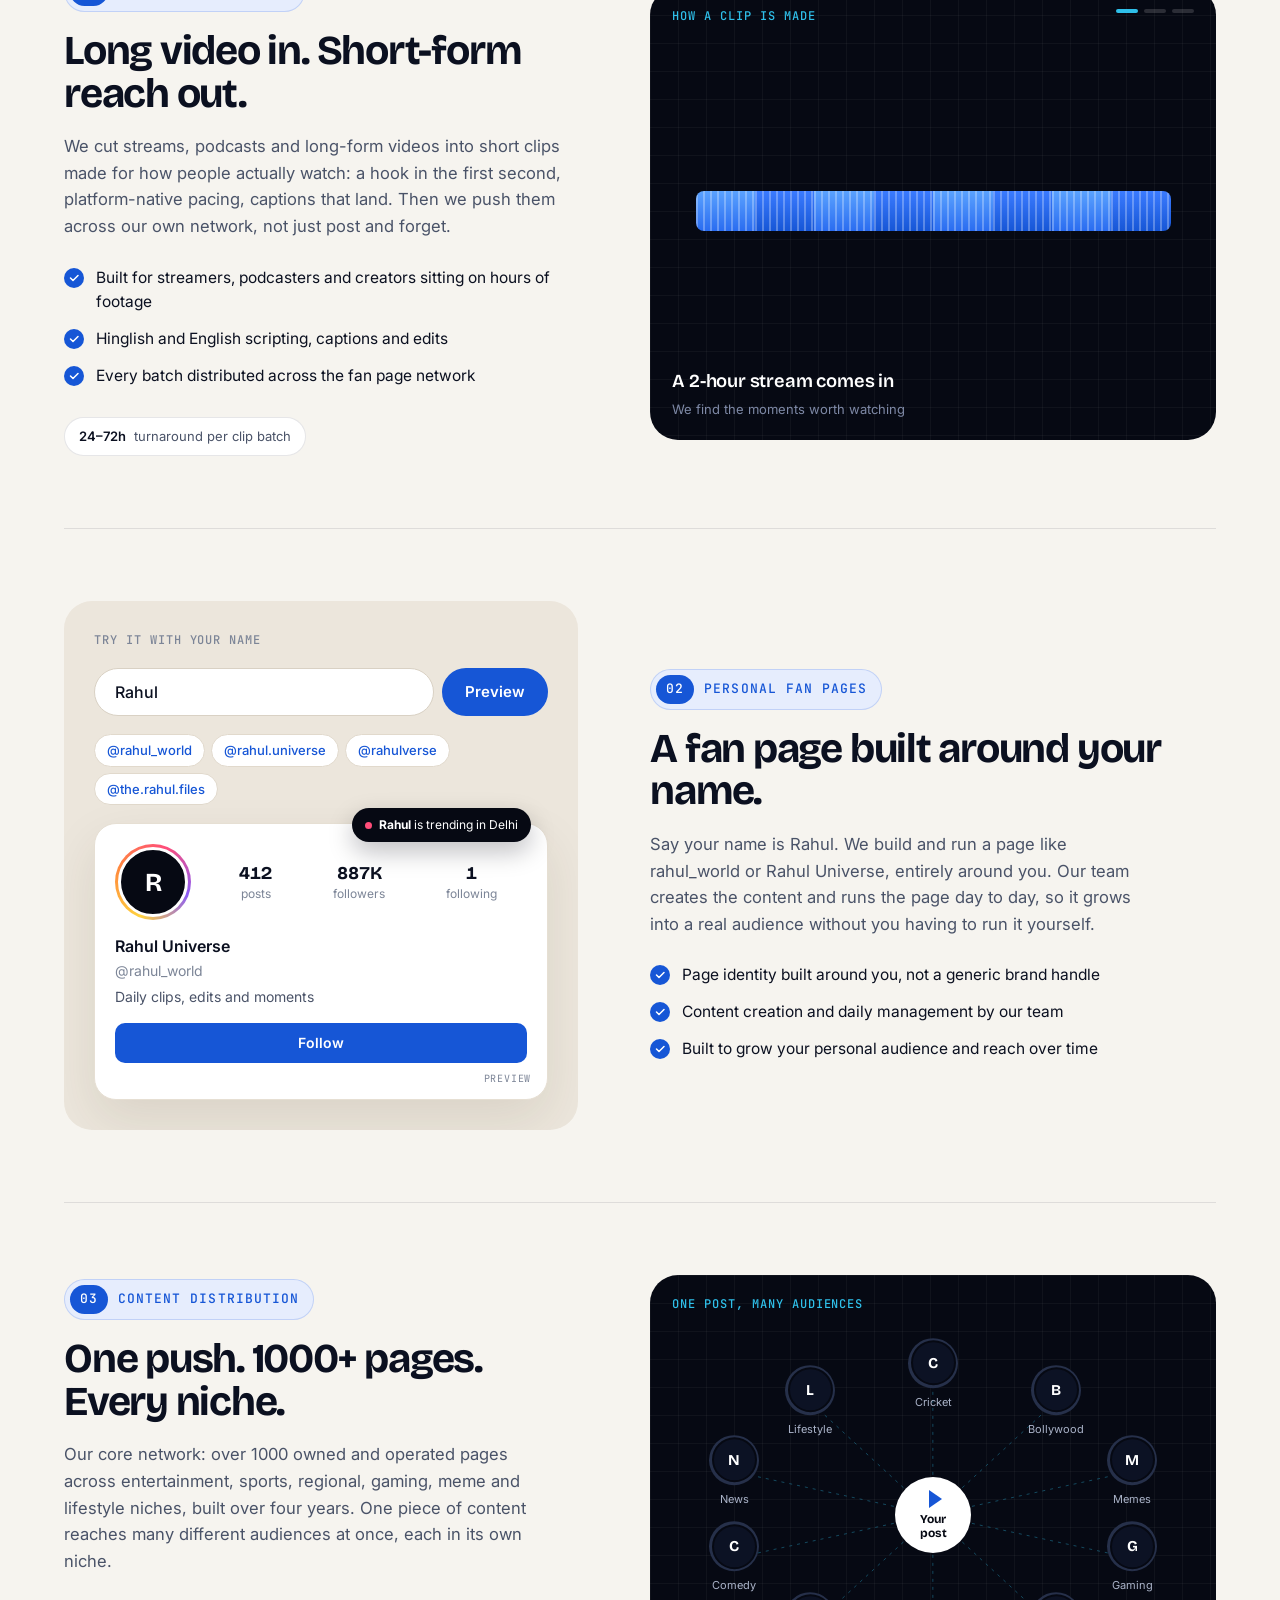
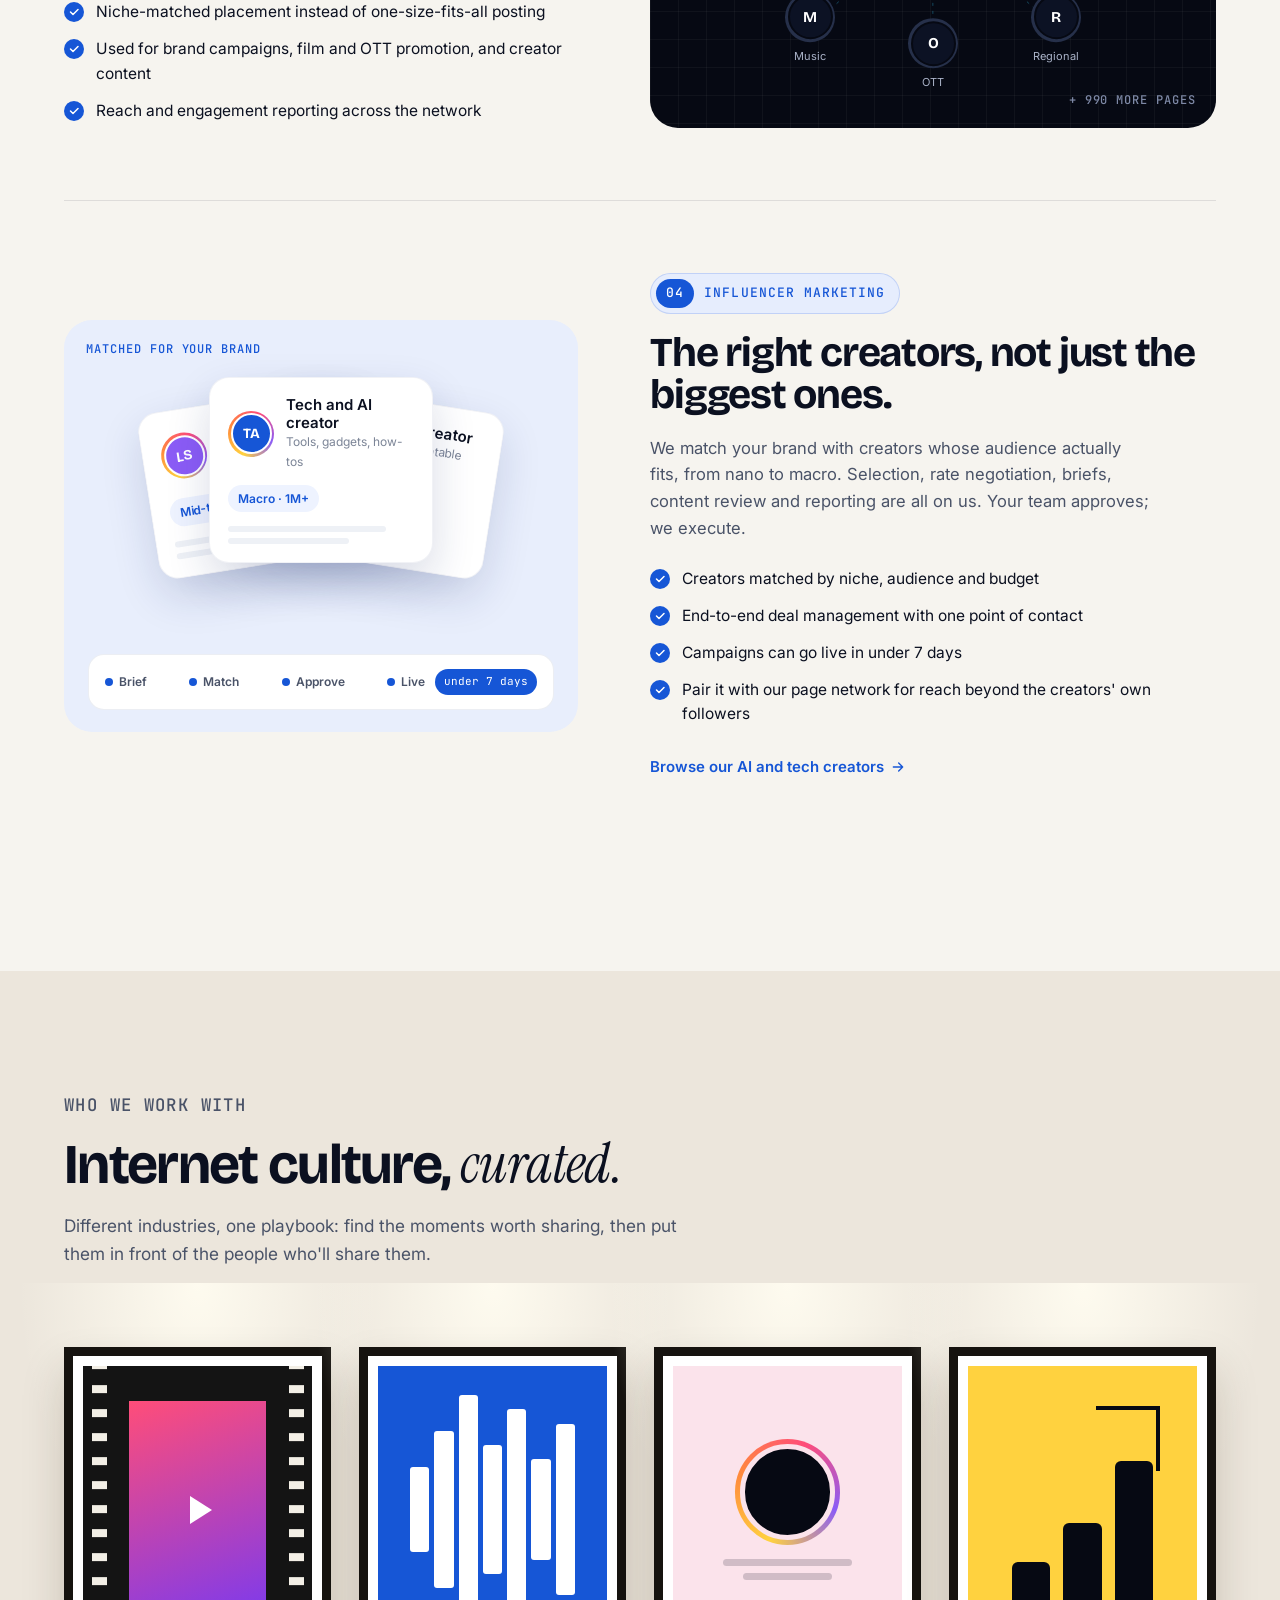
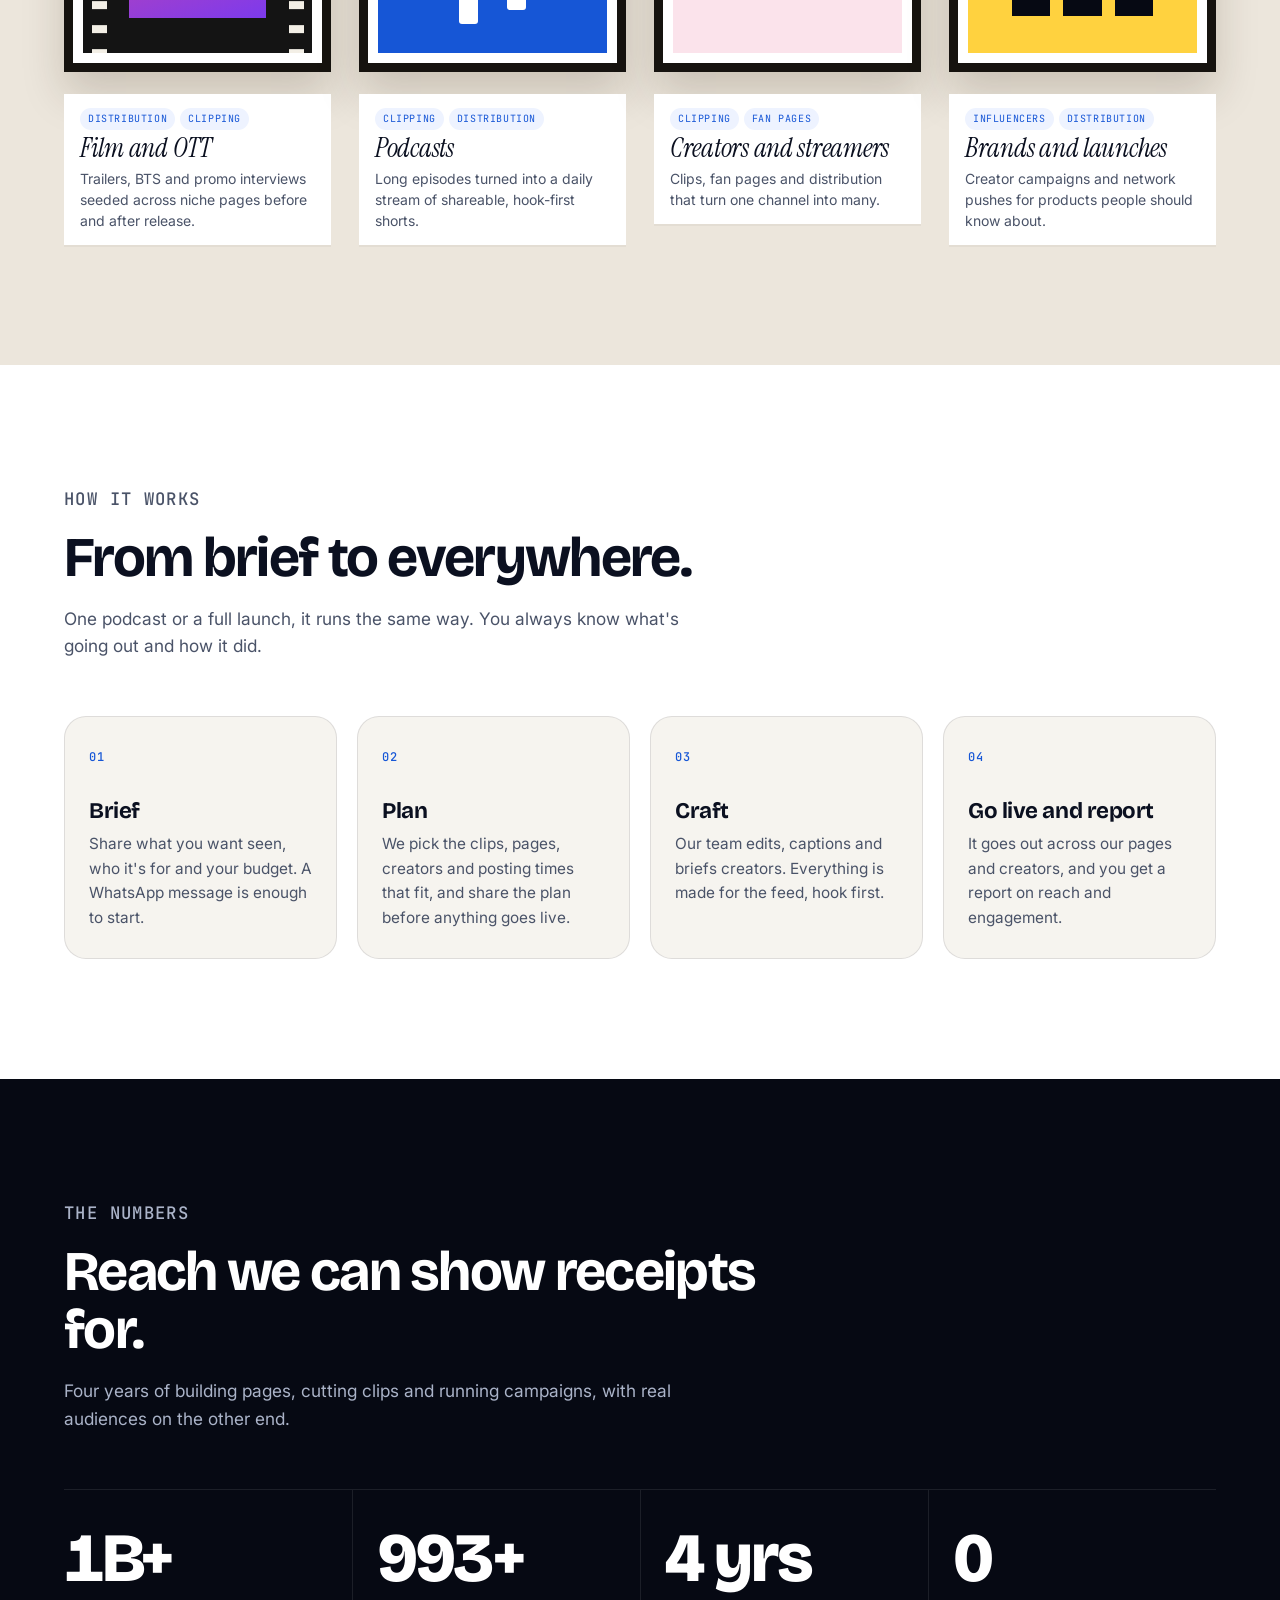
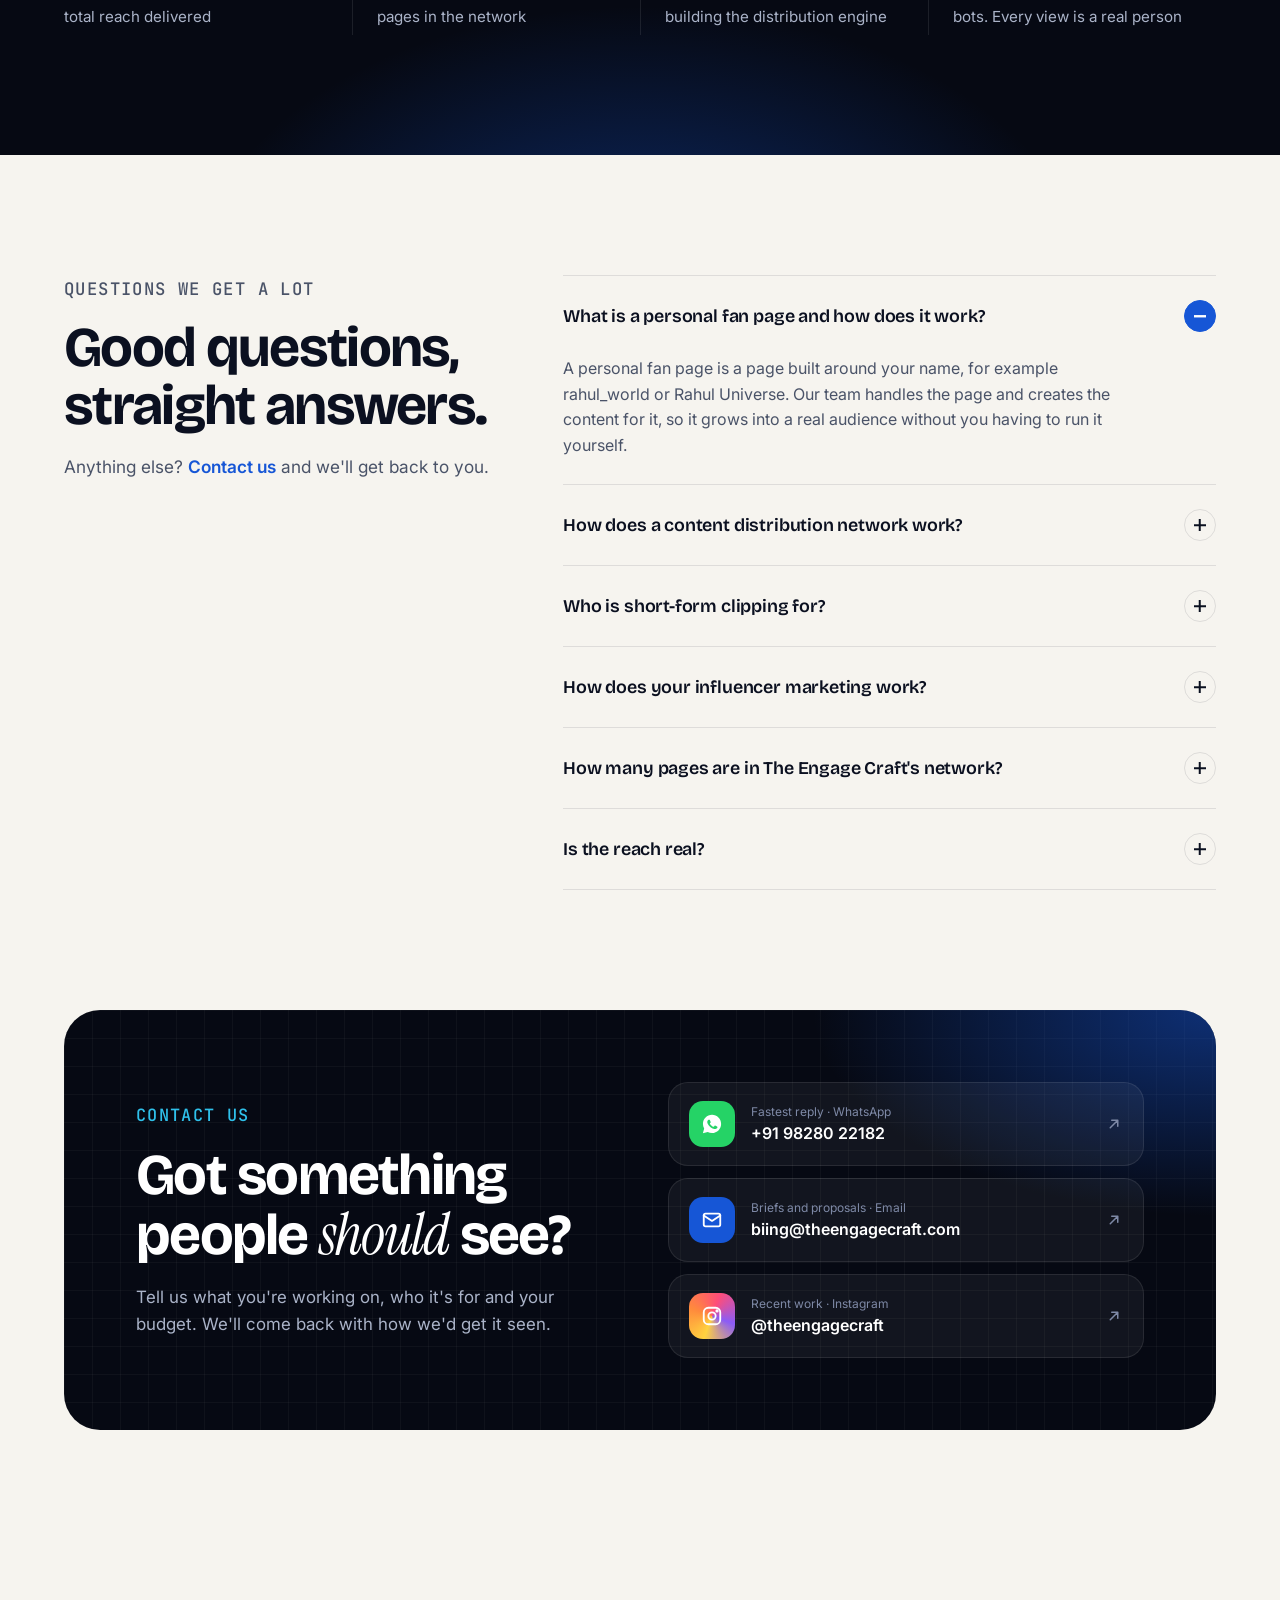
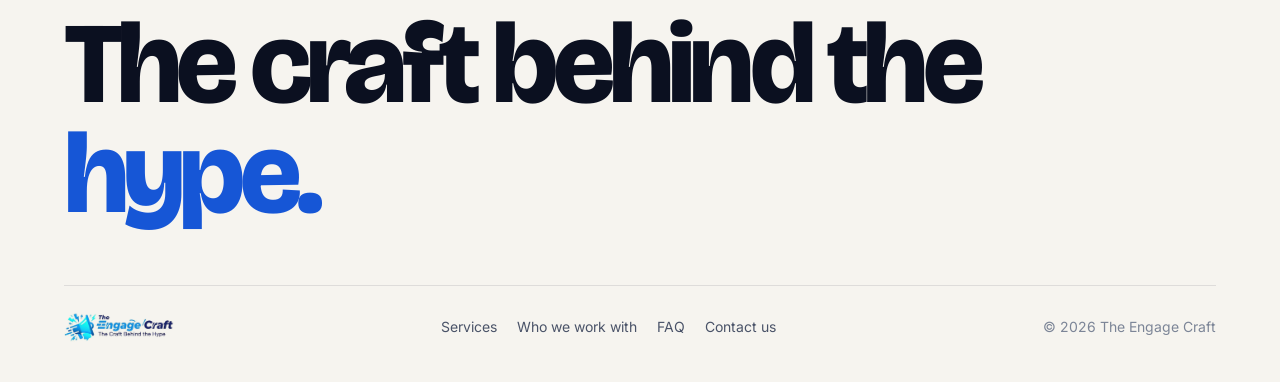
==== commit 6f0b0c4a: "UI Enhancements" ====
--- a/index.html
+++ b/index.html
@@ -8,16 +8,20 @@
 <meta name="keywords" content="content distribution network, personal fan page growth, clipping agency, streamer clipping service, influencer marketing agency India, creator campaigns, fan page network India, short form clipping agency">
 <meta name="robots" content="index, follow">
 <meta name="theme-color" content="#060913">
-<link rel="canonical" href="https://www.theengagecraft.com/services">
+<link rel="canonical" href="https://www.theengagecraft.com/">
 <meta property="og:type" content="website">
 <meta property="og:title" content="The Engage Craft | The craft behind the hype">
 <meta property="og:description" content="Clipping, personal fan pages, a 1000+ page distribution network and influencer marketing. Real reach, zero bots.">
-<meta property="og:url" content="https://www.theengagecraft.com/services">
-<meta property="og:image" content="https://www.theengagecraft.com/logo.png">
+<meta property="og:url" content="https://www.theengagecraft.com/">
+<meta property="og:image" content="https://www.theengagecraft.com/og-image.png">
+<meta property="og:image:width" content="1200">
+<meta property="og:image:height" content="630">
+<meta name="twitter:image" content="https://www.theengagecraft.com/og-image.png">
 <meta name="twitter:card" content="summary_large_image">
 <meta name="twitter:title" content="The Engage Craft | The craft behind the hype">
 <meta name="twitter:description" content="Clipping, personal fan pages, a 1000+ page distribution network and influencer marketing. Real reach, zero bots.">
-<link rel="icon" href="logo.png">
+<link rel="icon" type="image/png" href="favicon.png">
+<link rel="apple-touch-icon" href="favicon.png">
 <link rel="preconnect" href="https://fonts.googleapis.com">
 <link rel="preconnect" href="https://fonts.gstatic.com" crossorigin>
 <link href="https://fonts.googleapis.com/css2?family=Bricolage+Grotesque:opsz,wght@12..96,500;12..96,600;12..96,700;12..96,800&family=Inter:wght@400;500;600&family=Instrument+Serif:ital@0;1&family=JetBrains+Mono:wght@500&display=swap" rel="stylesheet">
@@ -174,6 +178,7 @@
   .nav-links{display:flex;gap:2px;}
   .nav-links a{padding:9px 14px;border-radius:999px;text-decoration:none;font-size:14px;font-weight:500;color:#c3cbe0;transition:background .2s,color .2s;}
   .nav-links a:hover{background:rgba(255,255,255,0.08);color:#fff;}
+  .nav-links a.active{background:rgba(255,255,255,0.10);color:#fff;}
   .nav-right{display:flex;align-items:center;gap:6px;}
   .menu-btn{
     display:none;width:42px;height:42px;border-radius:50%;border:1px solid rgba(255,255,255,0.14);
@@ -333,9 +338,11 @@
     padding:72px 0;border-top:1px solid var(--line);scroll-margin-top:90px;
   }
   .svc.flip .svc-visual{order:-1;}
-  .svc-label{display:flex;align-items:center;gap:12px;color:var(--ink-3);}
-  .svc-label b{color:var(--blue);font-weight:500;}
-  .badge-new{background:var(--yellow);color:#3d2f00;border-radius:999px;padding:3px 10px;font-family:var(--f-mono);font-size:11px;letter-spacing:0.06em;}
+  .svc-label{
+    display:inline-flex;align-items:center;gap:10px;color:var(--blue);font-size:13px;
+    background:#e6edfd;border:1px solid rgba(22,86,214,0.18);border-radius:999px;padding:5px 14px 5px 5px;
+  }
+  .svc-label b{background:var(--blue);color:#fff;border-radius:999px;padding:4px 10px;font-weight:500;}
   .svc h3{font-size:clamp(1.8rem,3.2vw,2.6rem);margin:18px 0 18px;}
   .svc-copy > p{color:var(--ink-2);font-size:1.04rem;max-width:50ch;}
   .ticks{list-style:none;padding:0;margin:26px 0 0;display:grid;gap:12px;}
@@ -509,7 +516,7 @@
   }
 
   /* ---------- Work / gallery ---------- */
-  .gallery-sec{background:var(--warm);}
+  .gallery-sec{background:var(--warm);overflow:hidden;}
   .gallery{display:grid;grid-template-columns:repeat(4,minmax(0,1fr));gap:28px;}
   .exhibit{position:relative;padding-top:24px;}
   .exhibit::before{
@@ -603,7 +610,7 @@
   @media (max-width:900px){ .faq-grid{grid-template-columns:1fr;gap:28px;} .faq-grid .sec-head{position:static;} .faq-item p{padding-right:0;} }
 
   /* ---------- Contact ---------- */
-  .contact-sec{padding-top:0;}
+  .contact-sec{padding-top:0;scroll-margin-top:100px;}
   .contact-card{
     position:relative;overflow:hidden;background:var(--night);color:#fff;border-radius:36px;padding:72px;
     display:grid;grid-template-columns:minmax(0,1fr) minmax(0,1fr);gap:56px;align-items:center;
@@ -831,7 +838,7 @@
       <!-- 04 Influencer -->
       <article class="svc flip" id="influencer">
         <div class="svc-copy reveal">
-          <div class="svc-label mono"><b>04</b> Influencer marketing <span class="badge-new">NEW</span></div>
+          <div class="svc-label mono"><b>04</b> Influencer marketing</div>
           <h3>The right creators, not just the biggest ones.</h3>
           <p>We match your brand with creators whose audience actually fits, from nano to macro. Selection, rate negotiation, briefs, content review and reporting are all on us. Your team approves; we execute.</p>
           <ul class="ticks">
@@ -1002,12 +1009,12 @@
           <p>Tell us what you're working on, who it's for and your budget. We'll come back with how we'd get it seen.</p>
         </div>
         <div class="channels">
-          <a class="channel" href="https://wa.me/919828022182" target="_blank" rel="noopener">
+          <a class="channel" href="https://wa.me/919828022182?text=Hi%20Engage%20Craft%2C%20I%27d%20like%20to%20talk%20about%20a%20project." target="_blank" rel="noopener">
             <span class="ch-icon ch-wa"><svg viewBox="0 0 24 24" fill="currentColor"><path d="M12.04 2C6.58 2 2.13 6.45 2.13 11.91c0 1.75.46 3.45 1.32 4.95L2.05 22l5.25-1.38c1.45.79 3.08 1.21 4.74 1.21 5.46 0 9.91-4.45 9.91-9.91C21.95 6.45 17.5 2 12.04 2zm5.8 14.13c-.24.68-1.42 1.31-1.95 1.36-.5.05-.97.23-3.27-.68-2.77-1.09-4.52-3.93-4.66-4.11-.13-.18-1.11-1.48-1.11-2.82 0-1.34.7-2 .95-2.27.25-.27.54-.34.72-.34h.52c.17 0 .39-.06.61.47.24.56.79 1.92.86 2.06.07.14.11.3.02.48-.09.18-.14.3-.27.46-.14.16-.29.36-.41.48-.14.14-.28.29-.12.56.16.27.71 1.17 1.52 1.9 1.05.93 1.93 1.22 2.2 1.36.27.14.43.11.59-.07.16-.18.68-.79.86-1.06.18-.27.36-.23.61-.14.25.09 1.59.75 1.86.89.27.14.45.2.52.32.07.11.07.66-.17 1.33z"/></svg></span>
             <span class="ch-text"><small>Fastest reply · WhatsApp</small><b>+91 98280 22182</b></span>
             <svg viewBox="0 0 24 24" fill="none" stroke="currentColor" stroke-width="2" stroke-linecap="round" stroke-linejoin="round"><path d="M7 17L17 7M9 7h8v8"/></svg>
           </a>
-          <a class="channel" href="mailto:biing@theengagecraft.com">
+          <a class="channel" href="mailto:biing@theengagecraft.com?subject=Project%20enquiry">
             <span class="ch-icon ch-mail"><svg viewBox="0 0 24 24" fill="none" stroke="currentColor" stroke-width="2" stroke-linecap="round" stroke-linejoin="round"><rect x="3" y="5" width="18" height="14" rx="2"/><path d="M3 7l9 6 9-6"/></svg></span>
             <span class="ch-text"><small>Briefs and proposals · Email</small><b>biing@theengagecraft.com</b></span>
             <svg viewBox="0 0 24 24" fill="none" stroke="currentColor" stroke-width="2" stroke-linecap="round" stroke-linejoin="round"><path d="M7 17L17 7M9 7h8v8"/></svg>
@@ -1059,9 +1066,23 @@
     menuBtn.setAttribute('aria-expanded', open);
     menuBtn.setAttribute('aria-label', open ? 'Close menu' : 'Open menu');
   });
-  $$('.nav-links a').forEach(function(a){
-    a.addEventListener('click', function(){ nav.classList.remove('open'); menuBtn.setAttribute('aria-expanded', 'false'); });
-  });
+  var closeMenu = function(){
+    nav.classList.remove('open');
+    menuBtn.setAttribute('aria-expanded', 'false');
+    menuBtn.setAttribute('aria-label', 'Open menu');
+  };
+  $$('.nav-links a').forEach(function(a){ a.addEventListener('click', closeMenu); });
+  document.addEventListener('keydown', function(e){ if (e.key === 'Escape') closeMenu(); });
+  document.addEventListener('click', function(e){ if (!nav.contains(e.target)) closeMenu(); });
+
+  var navLinks = $$('.nav-links a');
+  var spy = new IntersectionObserver(function(es){
+    es.forEach(function(e){
+      if (!e.isIntersecting) return;
+      navLinks.forEach(function(a){ a.classList.toggle('active', a.getAttribute('href') === '#' + e.target.id); });
+    });
+  }, { rootMargin: '-45% 0px -50% 0px' });
+  ['.hero', '#services', '#work', '#process', '#network', '#faq', '#contact'].forEach(function(id){ var el = $(id); if (el) spy.observe(el); });
 
   // Scroll progress
   var bar = $('.progress'), toTop = $('.to-top');
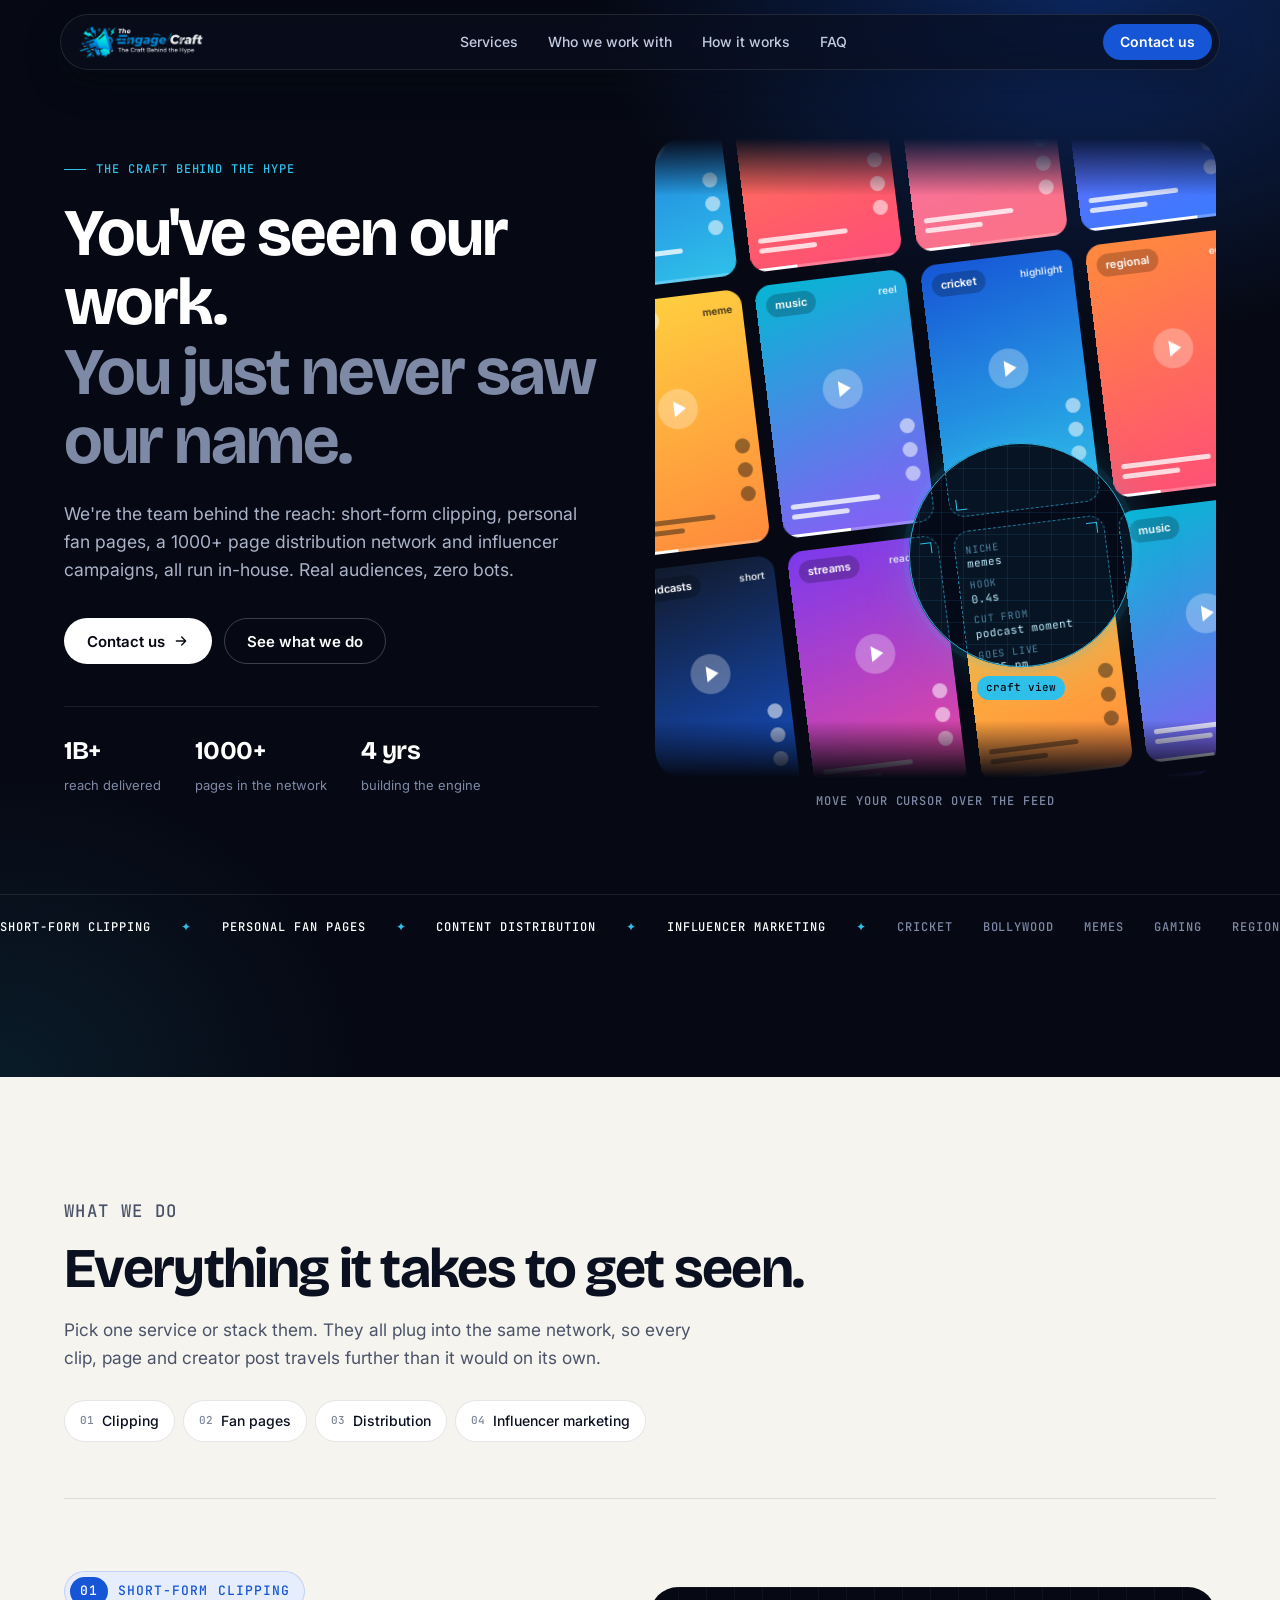
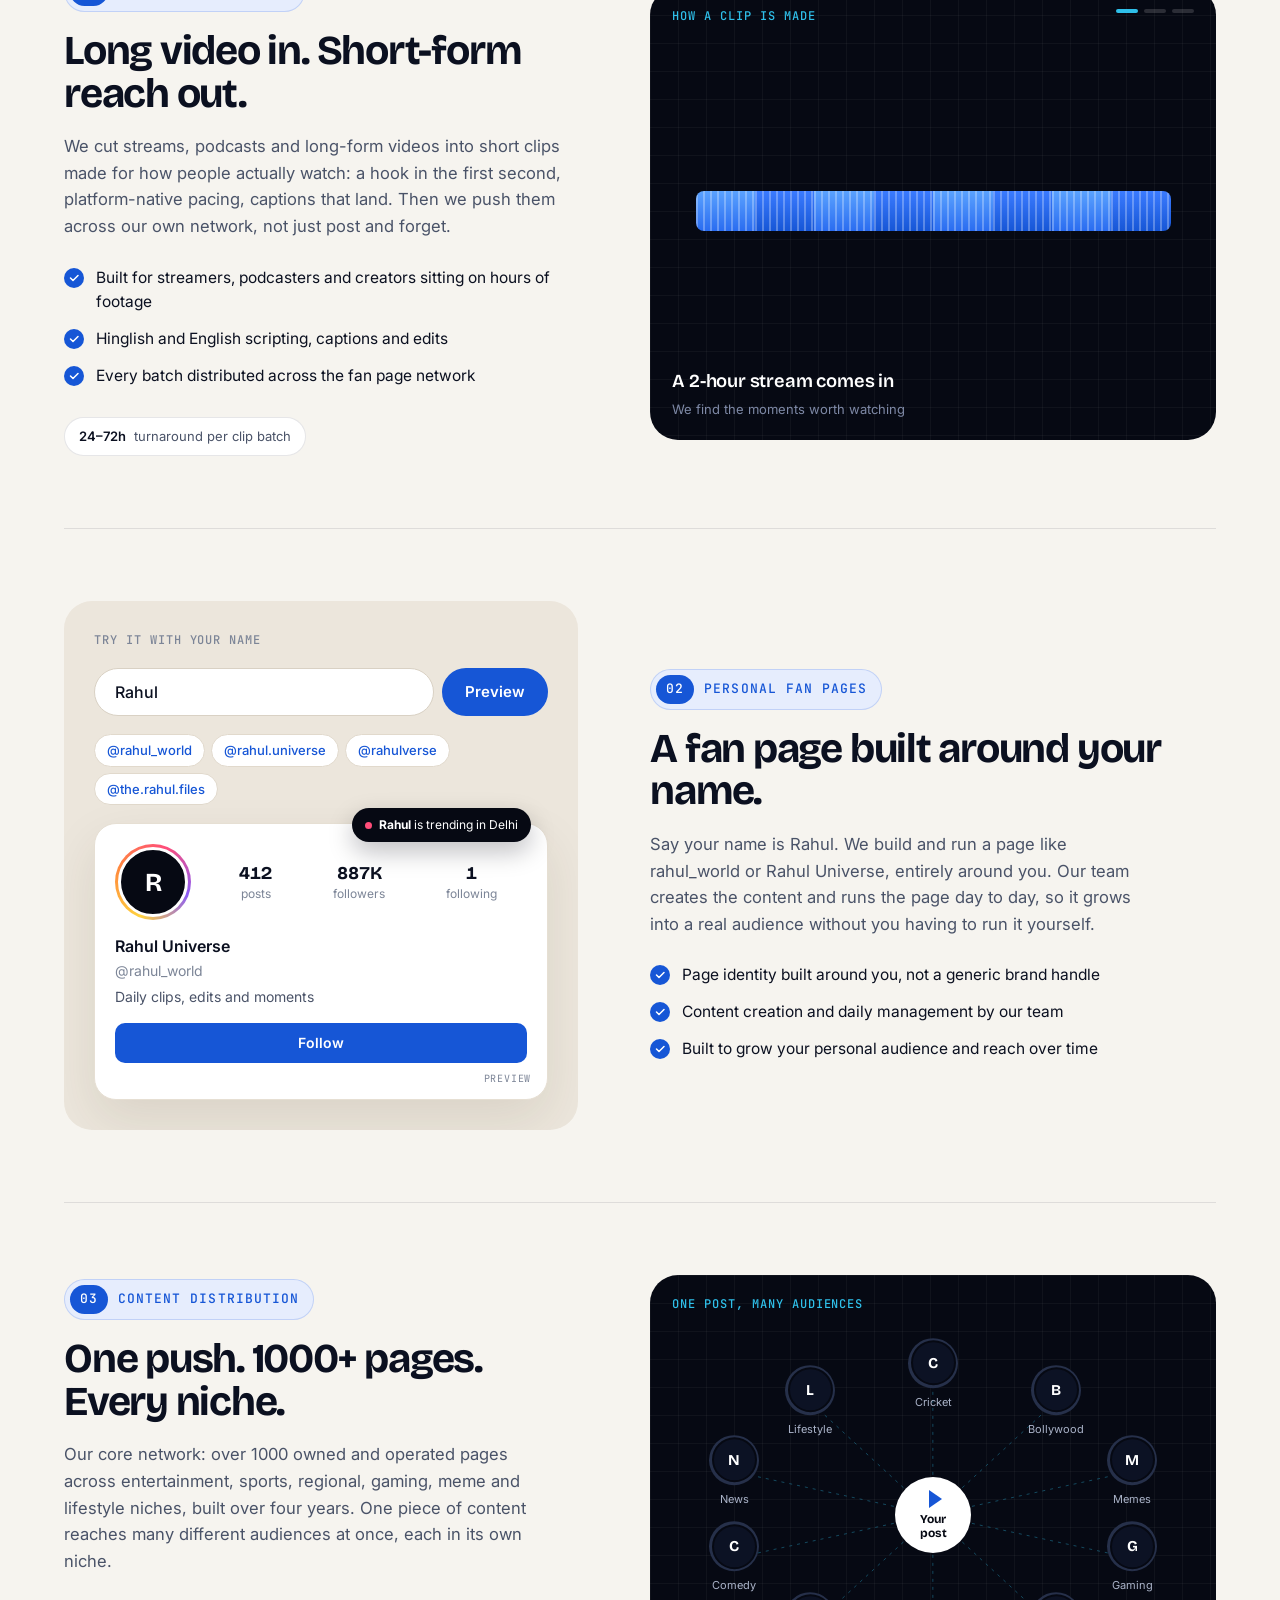
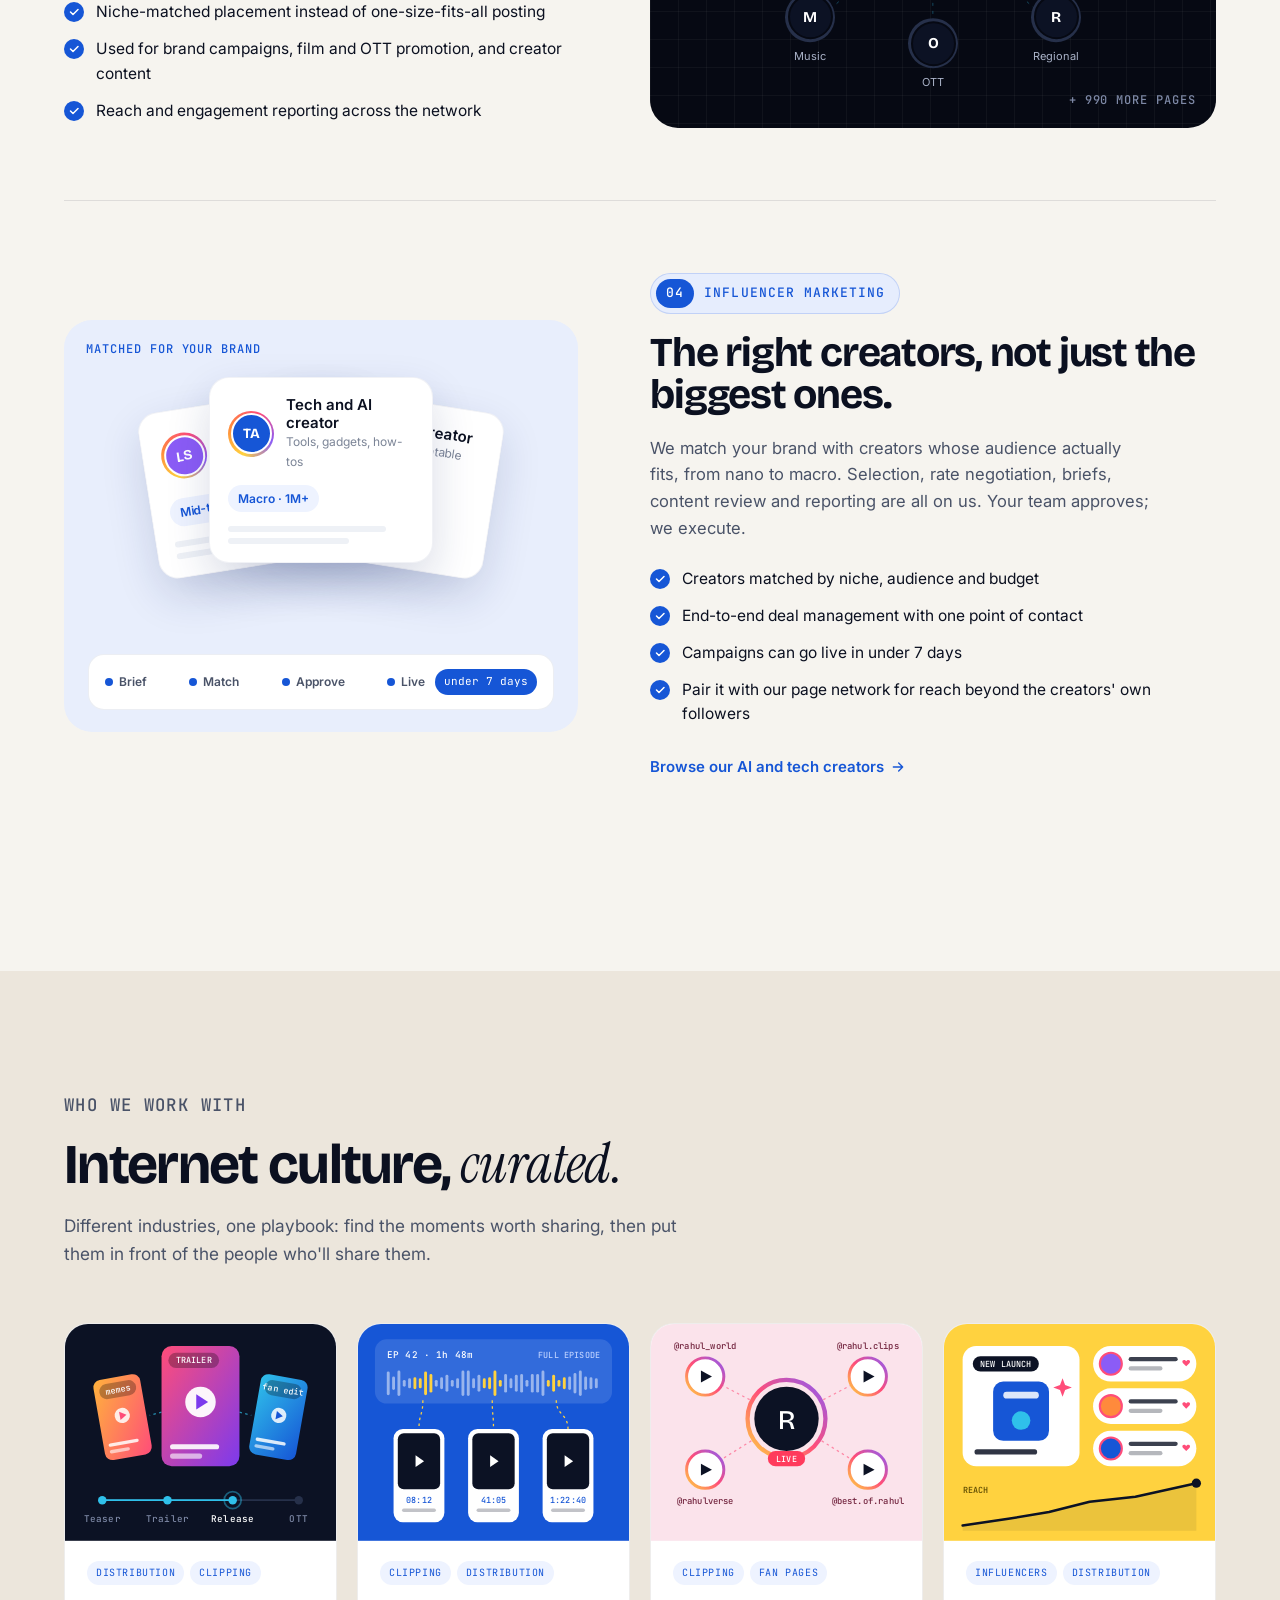
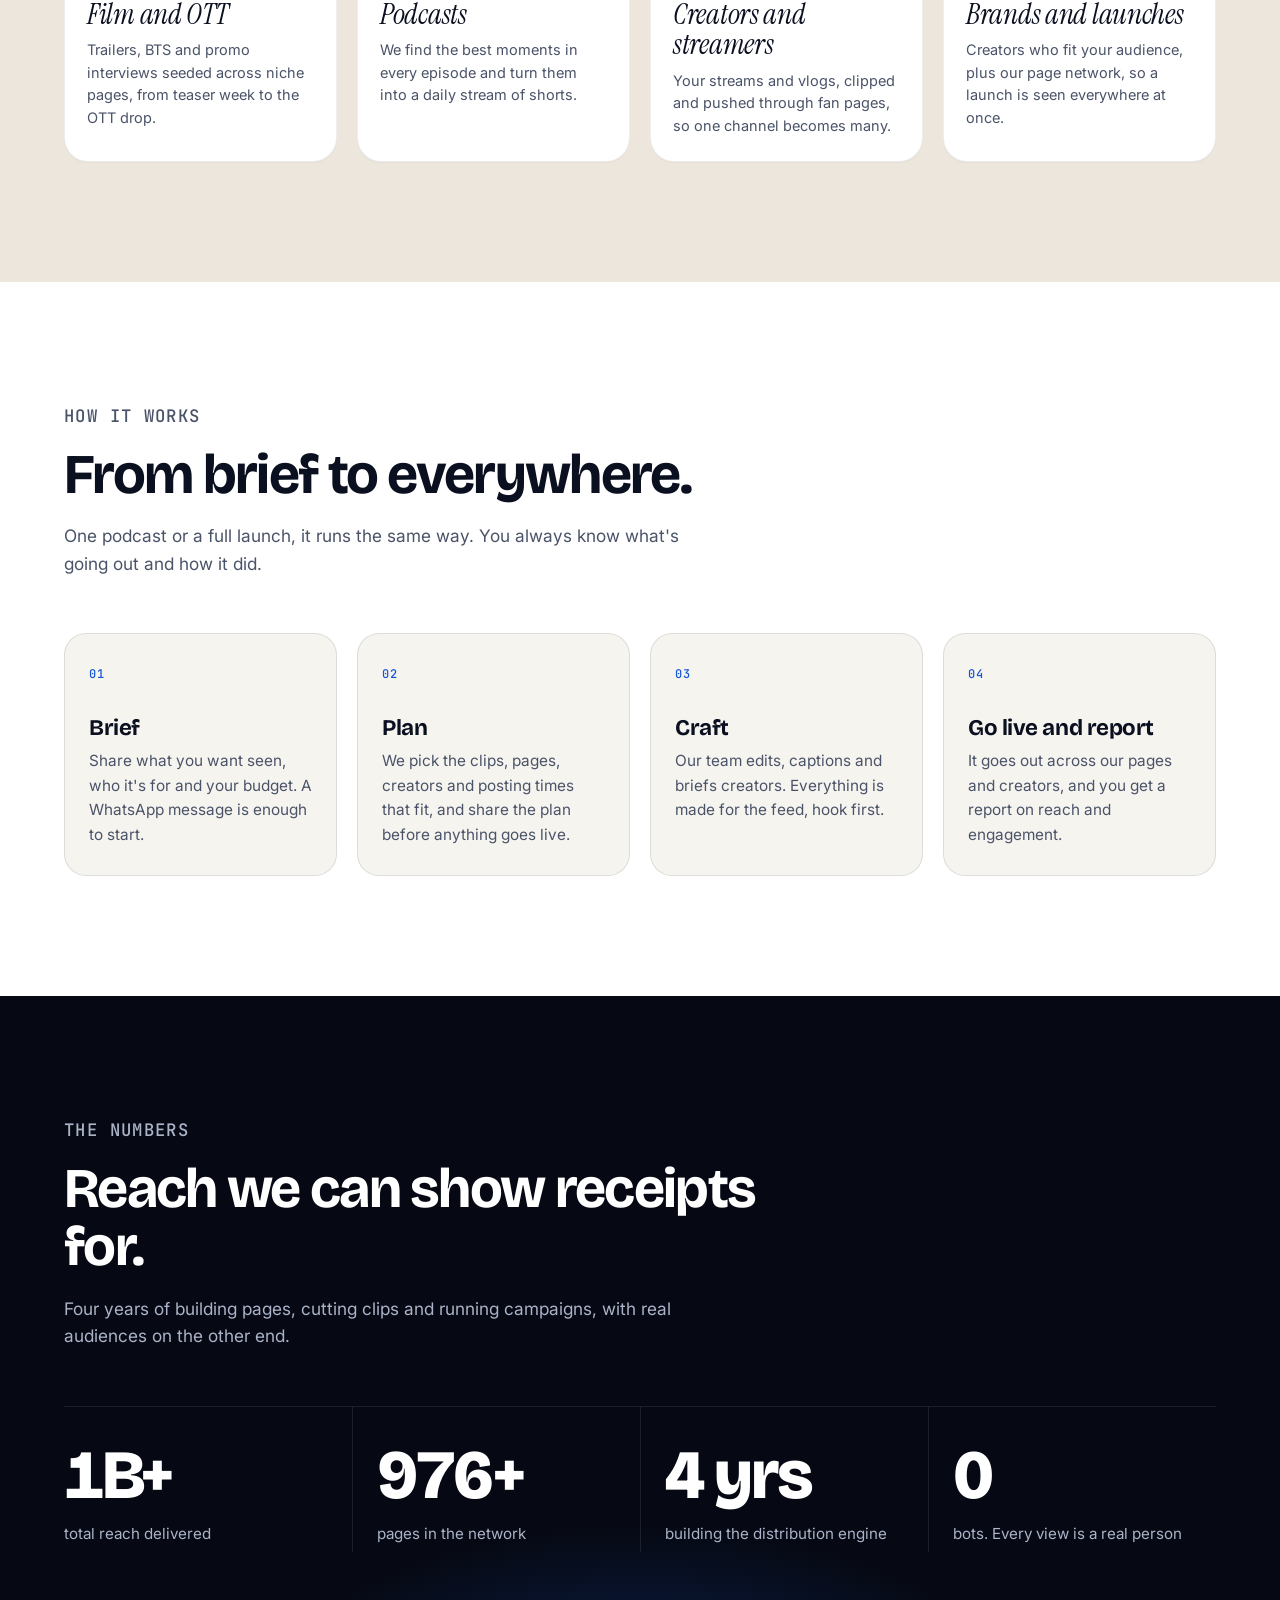
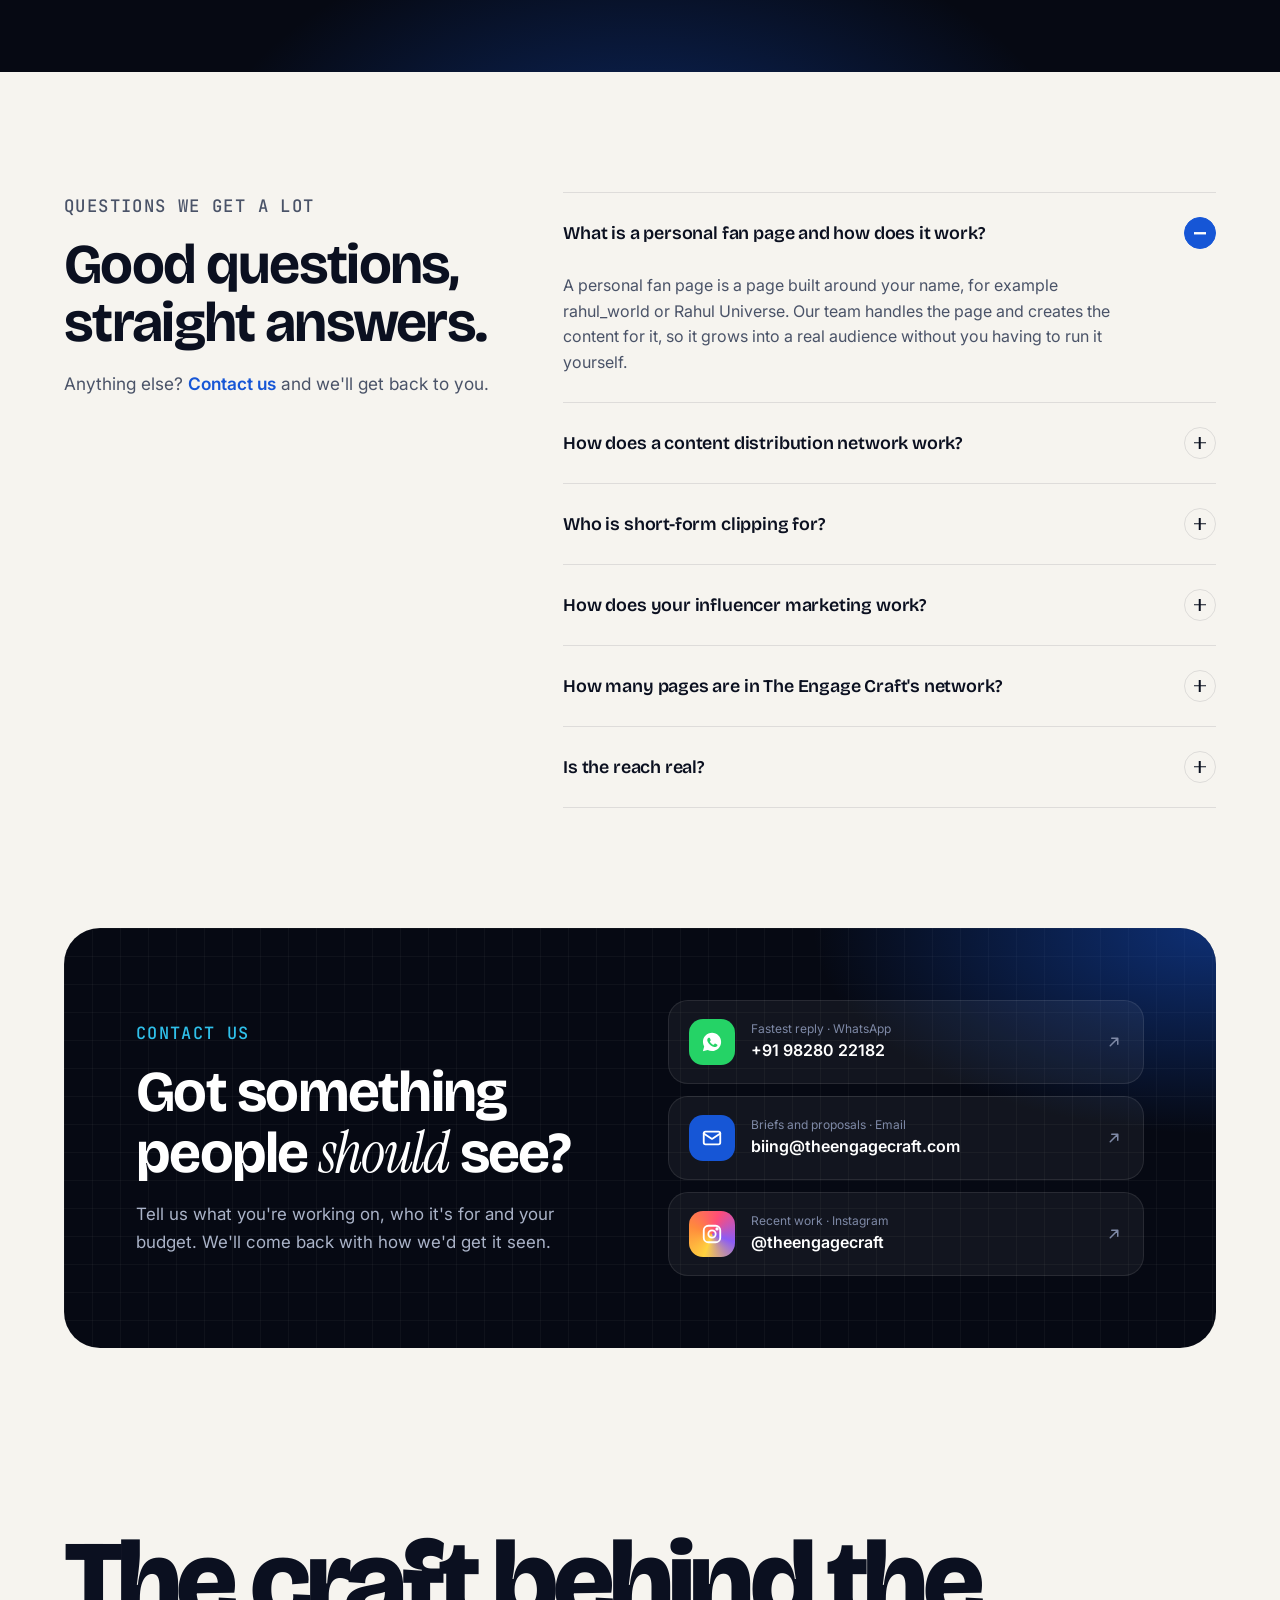
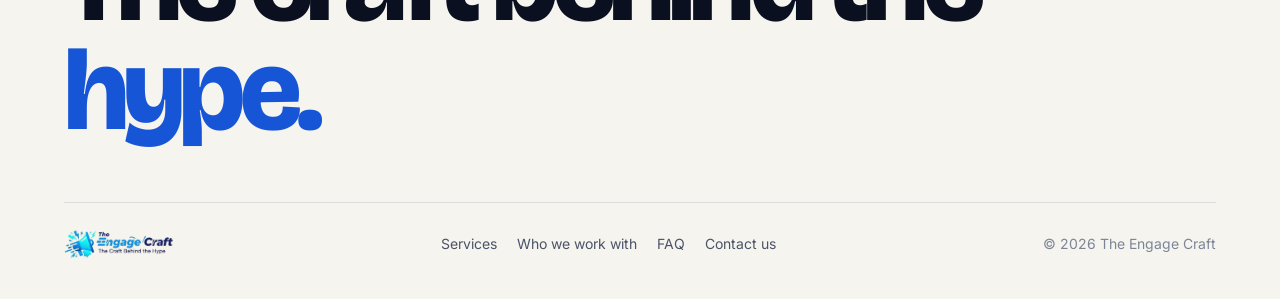
==== commit a80cd254: "enhancements" ====
--- a/index.html
+++ b/index.html
@@ -517,48 +517,36 @@
 
   /* ---------- Work / gallery ---------- */
   .gallery-sec{background:var(--warm);overflow:hidden;}
-  .gallery{display:grid;grid-template-columns:repeat(4,minmax(0,1fr));gap:28px;}
-  .exhibit{position:relative;padding-top:24px;}
-  .exhibit::before{
-    content:"";position:absolute;left:-20%;right:-20%;top:-40px;height:300px;pointer-events:none;
-    background:radial-gradient(ellipse at 50% 0%,rgba(255,252,240,0.95),transparent 68%);
-  }
-  .frame{
-    position:relative;background:#fff;border:9px solid #16130f;padding:10px;
-    box-shadow:0 22px 40px rgba(50,35,10,0.18);transition:transform .5s var(--ease),box-shadow .5s;
-  }
-  .exhibit:hover .frame{transform:translateY(-8px);box-shadow:0 34px 50px rgba(50,35,10,0.22);}
-  .art{aspect-ratio:4/5;position:relative;overflow:hidden;}
-  .placard{position:relative;margin-top:22px;background:#fff;padding:14px 16px;box-shadow:0 2px 0 rgba(0,0,0,0.04);}
-  .placard .uses{display:flex;flex-wrap:wrap;gap:5px;}
-  .placard .uses span{font-family:var(--f-mono);font-size:10px;letter-spacing:0.06em;text-transform:uppercase;color:var(--blue);background:#eef3ff;border-radius:999px;padding:3px 8px;}
-  .placard h3{font-family:var(--f-serif);font-weight:400;font-style:italic;font-size:1.7rem;letter-spacing:-0.01em;margin:4px 0 6px;}
-  .placard p{font-size:14px;color:var(--ink-2);line-height:1.5;}
-  .art-film{background:#141414;}
-  .art-film::before,.art-film::after{content:"";position:absolute;top:0;bottom:0;width:14%;background:repeating-linear-gradient(180deg,#141414 0 8px,#f3efe6 8px 16px,#141414 16px 24px);background-size:46% 24px;background-position:center;background-repeat:repeat-y;}
-  .art-film::before{left:0;} .art-film::after{right:0;}
-  .art-film .scene{position:absolute;left:20%;right:20%;top:12%;bottom:12%;background:linear-gradient(160deg,var(--pink),#7c3aed);display:flex;align-items:center;justify-content:center;}
-  .art-film .scene::after{content:"";border-left:22px solid #fff;border-top:14px solid transparent;border-bottom:14px solid transparent;margin-left:6px;}
-  .art-pod{background:var(--blue);display:flex;align-items:center;justify-content:center;gap:5px;padding:0 14%;}
-  .art-pod i{flex:1;background:#fff;border-radius:3px;animation:eq 1.6s ease-in-out infinite alternate;}
-  @keyframes eq{from{transform:scaleY(.45);}to{transform:scaleY(1);}}
-  .art-creator{background:#fbe3eb;display:flex;flex-direction:column;align-items:center;justify-content:center;gap:14px;}
-  .art-creator .big{width:46%;aspect-ratio:1;border-radius:50%;padding:5px;background:var(--story);}
-  .art-creator .big span{display:block;width:100%;height:100%;border-radius:50%;border:5px solid #fbe3eb;background:var(--night);}
-  .art-creator .lines{width:56%;display:grid;gap:7px;}
-  .art-creator .lines i{height:7px;border-radius:4px;background:rgba(11,16,32,0.18);}
-  .art-brand{background:var(--yellow);display:flex;align-items:flex-end;justify-content:center;padding-bottom:16%;}
-  .art-brand .bars{display:flex;align-items:flex-end;gap:9%;width:62%;height:62%;}
-  .art-brand .bars i{flex:1;background:var(--night);border-radius:6px 6px 0 0;}
-  .art-brand .arrow{position:absolute;top:14%;right:16%;width:28%;aspect-ratio:1;border-top:4px solid var(--night);border-right:4px solid var(--night);}
-  @media (max-width:980px){ .gallery{grid-template-columns:repeat(2,minmax(0,1fr));gap:40px 24px;} }
-  @media (max-width:520px){
-    .gallery{gap:32px 14px;}
-    .frame{border-width:6px;padding:6px;}
-    .placard{padding:10px 11px;margin-top:16px;}
-    .placard h3{font-size:1.3rem;}
-    .placard p{font-size:13px;}
-  }
+  .gallery{display:grid;grid-template-columns:repeat(4,minmax(0,1fr));gap:20px;}
+  .work-card{
+    margin:0;background:#fff;border-radius:24px;overflow:hidden;display:flex;flex-direction:column;
+    border:1px solid rgba(40,30,15,0.08);box-shadow:0 1px 0 rgba(40,30,15,0.04);
+    transition:transform .45s var(--ease),box-shadow .45s;
+  }
+  .work-card:hover{transform:translateY(-6px);box-shadow:0 26px 50px rgba(50,35,10,0.14);}
+  .work-art{aspect-ratio:5/4;overflow:hidden;}
+  .work-art svg{display:block;width:100%;height:100%;}
+  .work-art text{font-family:var(--f-mono);font-weight:500;letter-spacing:0.02em;}
+  .work-art text.disp{font-family:var(--f-display);letter-spacing:0;}
+  .work-art .lift{transition:transform .5s var(--ease);}
+  .work-card:hover .work-art .lift{transform:translateY(-5px);}
+  .work-body{flex:1;padding:20px 22px 24px;display:flex;flex-direction:column;gap:10px;}
+  .uses{display:flex;flex-wrap:wrap;gap:6px;}
+  .uses span{font-family:var(--f-mono);font-size:10px;letter-spacing:0.06em;text-transform:uppercase;color:var(--blue);background:#eef3ff;border-radius:999px;padding:4px 9px;}
+  .work-body h3{font-family:var(--f-serif);font-weight:400;font-style:italic;font-size:1.8rem;letter-spacing:-0.01em;line-height:1.05;margin-top:4px;}
+  .work-body p{font-size:14.5px;color:var(--ink-2);line-height:1.55;}
+  @media (max-width:1100px){ .gallery{grid-template-columns:repeat(2,minmax(0,1fr));} }
+  @media (max-width:640px){
+    .gallery{
+      display:flex;gap:14px;overflow-x:auto;scroll-snap-type:x mandatory;
+      margin:0 -24px;padding:4px 24px 20px;scroll-padding:0 24px;scrollbar-width:none;
+    }
+    .gallery::-webkit-scrollbar{display:none;}
+    .work-card{flex:0 0 84%;scroll-snap-align:start;}
+    .work-card:hover{transform:none;}
+  }
+  .swipe-hint{display:none;color:var(--ink-3);margin-top:-6px;}
+  @media (max-width:640px){ .swipe-hint{display:block;} }
 
   /* ---------- Process ---------- */
   .process-sec{background:#fff;}
@@ -889,42 +877,87 @@
         <h2 id="work-title">Internet culture, <em>curated.</em></h2>
         <p>Different industries, one playbook: find the moments worth sharing, then put them in front of the people who'll share them.</p>
       </div>
-      <div class="gallery">
-        <figure class="exhibit reveal" style="margin:0">
-          <div class="frame"><div class="art art-film"><div class="scene"></div></div></div>
-          <figcaption class="placard">
+      <div class="gallery reveal">
+        <article class="work-card">
+          <div class="work-art"><svg viewBox="0 0 320 256" aria-hidden="true">
+<defs>
+<linearGradient id="f-p" x1="0" y1="0" x2="1" y2="1"><stop offset="0" stop-color="#ff4d79"/><stop offset="1" stop-color="#7c3aed"/></linearGradient>
+<linearGradient id="f-a" x1="0" y1="0" x2="1" y2="1"><stop offset="0" stop-color="#ffb23c"/><stop offset="1" stop-color="#ff4d79"/></linearGradient>
+<linearGradient id="f-b" x1="0" y1="0" x2="1" y2="1"><stop offset="0" stop-color="#2fc0ea"/><stop offset="1" stop-color="#1656d6"/></linearGradient>
+</defs>
+<rect width="320" height="256" fill="#0c1224"/>
+<path d="M114 104 L100 108 M206 104 L220 108" stroke="#2fc0ea" stroke-width="1.5" stroke-dasharray="3 4" opacity=".7"/>
+<g class="lift"><g transform="rotate(-10 68 110)"><rect x="40" y="62" width="56" height="96" rx="9" fill="url(#f-a)"/><rect x="46" y="68" width="44" height="18" rx="9.0" fill="rgba(0,0,0,0.28)"/><text x="68.0" y="80.6" text-anchor="middle" font-size="10" fill="#fff">memes</text><circle cx="68" cy="108" r="9" fill="#fff" opacity=".85"/><path d="M65 103 L73 108 L65 113 Z" fill="#ff4d79"/><rect x="46" y="138" width="36" height="4" rx="2" fill="#fff" opacity=".85"/><rect x="46" y="146" width="24" height="4" rx="2" fill="#fff" opacity=".6"/></g><g transform="rotate(10 252 110)"><rect x="224" y="62" width="56" height="96" rx="9" fill="url(#f-b)"/><rect x="230" y="68" width="44" height="18" rx="9.0" fill="rgba(0,0,0,0.28)"/><text x="252.0" y="80.6" text-anchor="middle" font-size="10" fill="#fff">fan edit</text><circle cx="252" cy="108" r="9" fill="#fff" opacity=".85"/><path d="M249 103 L257 108 L249 113 Z" fill="#1656d6"/><rect x="230" y="138" width="36" height="4" rx="2" fill="#fff" opacity=".85"/><rect x="230" y="146" width="24" height="4" rx="2" fill="#fff" opacity=".6"/></g></g>
+<rect x="114" y="26" width="92" height="142" rx="12" fill="url(#f-p)"/>
+<rect x="122" y="34" width="60" height="18" rx="9.0" fill="rgba(0,0,0,0.28)"/><text x="152.0" y="46.6" text-anchor="middle" font-size="10" fill="#fff">TRAILER</text>
+<circle cx="160" cy="92" r="18" fill="#fff" opacity=".95"/>
+<path d="M155 83 L169 92 L155 101 Z" fill="#7c3aed"/>
+<rect x="124" y="142" width="58" height="6" rx="3" fill="#fff" opacity=".9"/>
+<rect x="124" y="153" width="38" height="6" rx="3" fill="#fff" opacity=".6"/>
+<line x1="44" y1="208" x2="276" y2="208" stroke="#26304a" stroke-width="2"/><line x1="44" y1="208" x2="198" y2="208" stroke="#2fc0ea" stroke-width="2"/><circle cx="44" cy="208" r="5" fill="#2fc0ea"/><text x="44" y="234" text-anchor="middle" font-size="11" fill="#7e89a6">Teaser</text><circle cx="121" cy="208" r="5" fill="#2fc0ea"/><text x="121" y="234" text-anchor="middle" font-size="11" fill="#7e89a6">Trailer</text><circle cx="198" cy="208" r="5" fill="#2fc0ea"/><circle cx="198" cy="208" r="10" fill="none" stroke="#2fc0ea" stroke-opacity=".45" stroke-width="2"/><text x="198" y="234" text-anchor="middle" font-size="11" fill="#fff">Release</text><circle cx="276" cy="208" r="5" fill="#26304a"/><text x="276" y="234" text-anchor="middle" font-size="11" fill="#7e89a6">OTT</text>
+</svg></div>
+          <div class="work-body">
             <div class="uses"><span>Distribution</span><span>Clipping</span></div>
             <h3>Film and OTT</h3>
-            <p>Trailers, BTS and promo interviews seeded across niche pages before and after release.</p>
-          </figcaption>
-        </figure>
-        <figure class="exhibit reveal" style="margin:0">
-          <div class="frame"><div class="art art-pod">
-            <i style="height:30%;animation-delay:-.2s"></i><i style="height:55%;animation-delay:-.9s"></i><i style="height:80%;animation-delay:-.4s"></i><i style="height:45%;animation-delay:-1.2s"></i><i style="height:70%;animation-delay:-.6s"></i><i style="height:35%;animation-delay:-1s"></i><i style="height:60%;animation-delay:-.3s"></i>
-          </div></div>
-          <figcaption class="placard">
+            <p>Trailers, BTS and promo interviews seeded across niche pages, from teaser week to the OTT drop.</p>
+          </div>
+        </article>
+        <article class="work-card">
+          <div class="work-art"><svg viewBox="0 0 320 256" aria-hidden="true">
+<rect width="320" height="256" fill="#1656d6"/>
+<rect x="20" y="18" width="280" height="76" rx="14" fill="#fff" fill-opacity=".12"/>
+<text x="34" y="40" font-size="11" fill="#fff">EP 42 · 1h 48m</text>
+<text x="286" y="40" text-anchor="end" font-size="10" fill="#bcd0ff">FULL EPISODE</text>
+<rect x="34.0" y="56.0" width="3.4" height="28" rx="1.7" fill="#fff" opacity="0.5"/><rect x="40.3" y="62.0" width="3.4" height="16" rx="1.7" fill="#fff" opacity="0.5"/><rect x="46.6" y="55.0" width="3.4" height="30" rx="1.7" fill="#fff" opacity="0.5"/><rect x="52.9" y="66.0" width="3.4" height="8" rx="1.7" fill="#fff" opacity="0.5"/><rect x="59.2" y="64.0" width="3.4" height="12" rx="1.7" fill="#fff" opacity="0.5"/><rect x="65.5" y="63.0" width="3.4" height="14" rx="1.7" fill="#ffd23f" opacity="1"/><rect x="71.8" y="64.0" width="3.4" height="12" rx="1.7" fill="#ffd23f" opacity="1"/><rect x="78.1" y="56.0" width="3.4" height="28" rx="1.7" fill="#ffd23f" opacity="1"/><rect x="84.4" y="59.0" width="3.4" height="22" rx="1.7" fill="#ffd23f" opacity="1"/><rect x="90.7" y="66.0" width="3.4" height="8" rx="1.7" fill="#fff" opacity="0.5"/><rect x="97.0" y="63.0" width="3.4" height="14" rx="1.7" fill="#fff" opacity="0.5"/><rect x="103.3" y="60.0" width="3.4" height="20" rx="1.7" fill="#fff" opacity="0.5"/><rect x="109.6" y="66.0" width="3.4" height="8" rx="1.7" fill="#fff" opacity="0.5"/><rect x="115.9" y="64.0" width="3.4" height="12" rx="1.7" fill="#fff" opacity="0.5"/><rect x="122.2" y="55.0" width="3.4" height="30" rx="1.7" fill="#fff" opacity="0.5"/><rect x="128.5" y="55.0" width="3.4" height="30" rx="1.7" fill="#fff" opacity="0.5"/><rect x="134.8" y="64.0" width="3.4" height="12" rx="1.7" fill="#fff" opacity="0.5"/><rect x="141.1" y="60.0" width="3.4" height="20" rx="1.7" fill="#fff" opacity="0.5"/><rect x="147.4" y="64.0" width="3.4" height="12" rx="1.7" fill="#ffd23f" opacity="1"/><rect x="153.7" y="63.0" width="3.4" height="14" rx="1.7" fill="#ffd23f" opacity="1"/><rect x="160.0" y="55.0" width="3.4" height="30" rx="1.7" fill="#ffd23f" opacity="1"/><rect x="166.3" y="66.0" width="3.4" height="8" rx="1.7" fill="#ffd23f" opacity="1"/><rect x="172.6" y="59.0" width="3.4" height="22" rx="1.7" fill="#fff" opacity="0.5"/><rect x="178.9" y="64.0" width="3.4" height="12" rx="1.7" fill="#fff" opacity="0.5"/><rect x="185.2" y="60.0" width="3.4" height="20" rx="1.7" fill="#fff" opacity="0.5"/><rect x="191.5" y="59.0" width="3.4" height="22" rx="1.7" fill="#fff" opacity="0.5"/><rect x="197.8" y="66.0" width="3.4" height="8" rx="1.7" fill="#fff" opacity="0.5"/><rect x="204.1" y="59.0" width="3.4" height="22" rx="1.7" fill="#fff" opacity="0.5"/><rect x="210.4" y="59.0" width="3.4" height="22" rx="1.7" fill="#fff" opacity="0.5"/><rect x="216.7" y="55.0" width="3.4" height="30" rx="1.7" fill="#fff" opacity="0.5"/><rect x="223.0" y="66.0" width="3.4" height="8" rx="1.7" fill="#ffd23f" opacity="1"/><rect x="229.3" y="60.0" width="3.4" height="20" rx="1.7" fill="#ffd23f" opacity="1"/><rect x="235.6" y="66.0" width="3.4" height="8" rx="1.7" fill="#ffd23f" opacity="1"/><rect x="241.9" y="63.0" width="3.4" height="14" rx="1.7" fill="#ffd23f" opacity="1"/><rect x="248.2" y="62.0" width="3.4" height="16" rx="1.7" fill="#fff" opacity="0.5"/><rect x="254.5" y="58.0" width="3.4" height="24" rx="1.7" fill="#fff" opacity="0.5"/><rect x="260.8" y="55.0" width="3.4" height="30" rx="1.7" fill="#fff" opacity="0.5"/><rect x="267.1" y="62.0" width="3.4" height="16" rx="1.7" fill="#fff" opacity="0.5"/><rect x="273.4" y="63.0" width="3.4" height="14" rx="1.7" fill="#fff" opacity="0.5"/><rect x="279.7" y="64.0" width="3.4" height="12" rx="1.7" fill="#fff" opacity="0.5"/><path d="M76.6 90 C76.6 108 72 106 72 124" fill="none" stroke="#ffd23f" stroke-width="1.5" stroke-dasharray="3 4"/><path d="M158.5 90 C158.5 108 160 106 160 124" fill="none" stroke="#ffd23f" stroke-width="1.5" stroke-dasharray="3 4"/><path d="M234.1 90 C234.1 108 248 106 248 124" fill="none" stroke="#ffd23f" stroke-width="1.5" stroke-dasharray="3 4"/><g class="lift" style="transition-delay:0ms"><rect x="42" y="124" width="60" height="110" rx="11" fill="#fff"/><rect x="47" y="129" width="50" height="66" rx="7" fill="#0c1224"/><path d="M68 155 L78 162 L68 169 Z" fill="#fff"/><text x="72" y="211" text-anchor="middle" font-size="10" fill="#1656d6">08:12</text><rect x="52" y="218" width="40" height="4" rx="2" fill="#0c1224" opacity=".25"/></g><g class="lift" style="transition-delay:60ms"><rect x="130" y="124" width="60" height="110" rx="11" fill="#fff"/><rect x="135" y="129" width="50" height="66" rx="7" fill="#0c1224"/><path d="M156 155 L166 162 L156 169 Z" fill="#fff"/><text x="160" y="211" text-anchor="middle" font-size="10" fill="#1656d6">41:05</text><rect x="140" y="218" width="40" height="4" rx="2" fill="#0c1224" opacity=".25"/></g><g class="lift" style="transition-delay:120ms"><rect x="218" y="124" width="60" height="110" rx="11" fill="#fff"/><rect x="223" y="129" width="50" height="66" rx="7" fill="#0c1224"/><path d="M244 155 L254 162 L244 169 Z" fill="#fff"/><text x="248" y="211" text-anchor="middle" font-size="10" fill="#1656d6">1:22:40</text><rect x="228" y="218" width="40" height="4" rx="2" fill="#0c1224" opacity=".25"/></g>
+</svg></div>
+          <div class="work-body">
             <div class="uses"><span>Clipping</span><span>Distribution</span></div>
             <h3>Podcasts</h3>
-            <p>Long episodes turned into a daily stream of shareable, hook-first shorts.</p>
-          </figcaption>
-        </figure>
-        <figure class="exhibit reveal" style="margin:0">
-          <div class="frame"><div class="art art-creator"><div class="big"><span></span></div><div class="lines"><i></i><i style="width:70%;margin:0 auto"></i></div></div></div>
-          <figcaption class="placard">
+            <p>We find the best moments in every episode and turn them into a daily stream of shorts.</p>
+          </div>
+        </article>
+        <article class="work-card">
+          <div class="work-art"><svg viewBox="0 0 320 256" aria-hidden="true">
+<defs><linearGradient id="c-r" x1="0" y1="1" x2="1" y2="0"><stop offset="0" stop-color="#ffd23f"/><stop offset=".5" stop-color="#ff4d79"/><stop offset="1" stop-color="#8b5cf6"/></linearGradient></defs>
+<rect width="320" height="256" fill="#fbe3eb"/>
+<line x1="160" y1="112" x2="64" y2="62" stroke="#ff4d79" stroke-width="1.5" stroke-dasharray="3 4" opacity=".6"/><line x1="160" y1="112" x2="256" y2="62" stroke="#ff4d79" stroke-width="1.5" stroke-dasharray="3 4" opacity=".6"/><line x1="160" y1="112" x2="64" y2="172" stroke="#ff4d79" stroke-width="1.5" stroke-dasharray="3 4" opacity=".6"/><line x1="160" y1="112" x2="256" y2="172" stroke="#ff4d79" stroke-width="1.5" stroke-dasharray="3 4" opacity=".6"/>
+<circle cx="160" cy="112" r="46" fill="#fbe3eb" stroke="url(#c-r)" stroke-width="5"/>
+<circle cx="160" cy="112" r="38" fill="#0c1224"/>
+<text x="160" y="124" text-anchor="middle" font-size="32" font-weight="700" fill="#fff" class="disp">R</text>
+<rect x="138" y="150" width="44" height="18" rx="9" fill="#ff3b5c"/>
+<text x="160" y="162.5" text-anchor="middle" font-size="10" fill="#fff">LIVE</text>
+<g class="lift" style="transition-delay:0ms"><circle cx="64" cy="62" r="22" fill="#fff" stroke="url(#c-r)" stroke-width="3.5"/><path d="M59 55 L72 62 L59 69 Z" fill="#0c1224"/><text x="64" y="30" text-anchor="middle" font-size="10.5" fill="#72243e">@rahul_world</text></g><g class="lift" style="transition-delay:50ms"><circle cx="256" cy="62" r="22" fill="#fff" stroke="url(#c-r)" stroke-width="3.5"/><path d="M251 55 L264 62 L251 69 Z" fill="#0c1224"/><text x="256" y="30" text-anchor="middle" font-size="10.5" fill="#72243e">@rahul.clips</text></g><g class="lift" style="transition-delay:100ms"><circle cx="64" cy="172" r="22" fill="#fff" stroke="url(#c-r)" stroke-width="3.5"/><path d="M59 165 L72 172 L59 179 Z" fill="#0c1224"/><text x="64" y="212" text-anchor="middle" font-size="10.5" fill="#72243e">@rahulverse</text></g><g class="lift" style="transition-delay:150ms"><circle cx="256" cy="172" r="22" fill="#fff" stroke="url(#c-r)" stroke-width="3.5"/><path d="M251 165 L264 172 L251 179 Z" fill="#0c1224"/><text x="256" y="212" text-anchor="middle" font-size="10.5" fill="#72243e">@best.of.rahul</text></g>
+</svg></div>
+          <div class="work-body">
             <div class="uses"><span>Clipping</span><span>Fan pages</span></div>
             <h3>Creators and streamers</h3>
-            <p>Clips, fan pages and distribution that turn one channel into many.</p>
-          </figcaption>
-        </figure>
-        <figure class="exhibit reveal" style="margin:0">
-          <div class="frame"><div class="art art-brand"><div class="bars"><i style="height:35%"></i><i style="height:60%"></i><i style="height:100%"></i></div><span class="arrow"></span></div></div>
-          <figcaption class="placard">
+            <p>Your streams and vlogs, clipped and pushed through fan pages, so one channel becomes many.</p>
+          </div>
+        </article>
+        <article class="work-card">
+          <div class="work-art"><svg viewBox="0 0 320 256" aria-hidden="true">
+<rect width="320" height="256" fill="#ffd23f"/>
+<rect x="22" y="26" width="138" height="142" rx="16" fill="#fff"/>
+<rect x="34" y="38" width="78" height="18" rx="9.0" fill="#0c1224"/><text x="73.0" y="50.6" text-anchor="middle" font-size="10" fill="#fff">NEW LAUNCH</text>
+<rect x="58" y="68" width="66" height="70" rx="12" fill="#1656d6"/>
+<rect x="70" y="80" width="42" height="8" rx="4" fill="#fff" opacity=".85"/>
+<circle cx="91" cy="114" r="11" fill="#2fc0ea"/>
+<path d="M140 64 l3 8 8 3 -8 3 -3 8 -3 -8 -8 -3 8 -3z" fill="#ff4d79"/>
+<rect x="36" y="148" width="74" height="6" rx="3" fill="#0c1224" opacity=".85"/>
+<g class="lift" style="transition-delay:0ms"><rect x="176" y="26" width="122" height="42" rx="21" fill="#fff"/><circle cx="197" cy="47" r="13" fill="#8b5cf6" stroke="#ff4d79" stroke-width="2.5"/><rect x="218" y="39" width="58" height="5" rx="2.5" fill="#0c1224" opacity=".8"/><rect x="218" y="50" width="40" height="5" rx="2.5" fill="#0c1224" opacity=".3"/><path d="M286 44 c-2-3-6-1-4 2 l4 4 4-4 c2-3-2-5-4-2z" fill="#ff4d79"/></g><g class="lift" style="transition-delay:60ms"><rect x="176" y="76" width="122" height="42" rx="21" fill="#fff"/><circle cx="197" cy="97" r="13" fill="#ff8a3c" stroke="#ff4d79" stroke-width="2.5"/><rect x="218" y="89" width="58" height="5" rx="2.5" fill="#0c1224" opacity=".8"/><rect x="218" y="100" width="40" height="5" rx="2.5" fill="#0c1224" opacity=".3"/><path d="M286 94 c-2-3-6-1-4 2 l4 4 4-4 c2-3-2-5-4-2z" fill="#ff4d79"/></g><g class="lift" style="transition-delay:120ms"><rect x="176" y="126" width="122" height="42" rx="21" fill="#fff"/><circle cx="197" cy="147" r="13" fill="#1656d6" stroke="#ff4d79" stroke-width="2.5"/><rect x="218" y="139" width="58" height="5" rx="2.5" fill="#0c1224" opacity=".8"/><rect x="218" y="150" width="40" height="5" rx="2.5" fill="#0c1224" opacity=".3"/><path d="M286 144 c-2-3-6-1-4 2 l4 4 4-4 c2-3-2-5-4-2z" fill="#ff4d79"/></g>
+<path d="M22 238 L76 230 L124 222 L172 210 L226 204 L298 188 L298 244 L22 244 Z" fill="#0c1224" opacity=".08"/>
+<polyline points="22,238 76,230 124,222 172,210 226,204 298,188" fill="none" stroke="#0c1224" stroke-width="3" stroke-linejoin="round" stroke-linecap="round"/>
+<circle cx="298" cy="188" r="5.5" fill="#0c1224"/>
+<text x="22" y="200" font-size="10" fill="#5c4a00">REACH</text>
+</svg></div>
+          <div class="work-body">
             <div class="uses"><span>Influencers</span><span>Distribution</span></div>
             <h3>Brands and launches</h3>
-            <p>Creator campaigns and network pushes for products people should know about.</p>
-          </figcaption>
-        </figure>
+            <p>Creators who fit your audience, plus our page network, so a launch is seen everywhere at once.</p>
+          </div>
+        </article>
       </div>
+      <p class="swipe-hint mono">Swipe for more →</p>
     </div>
   </section>
 
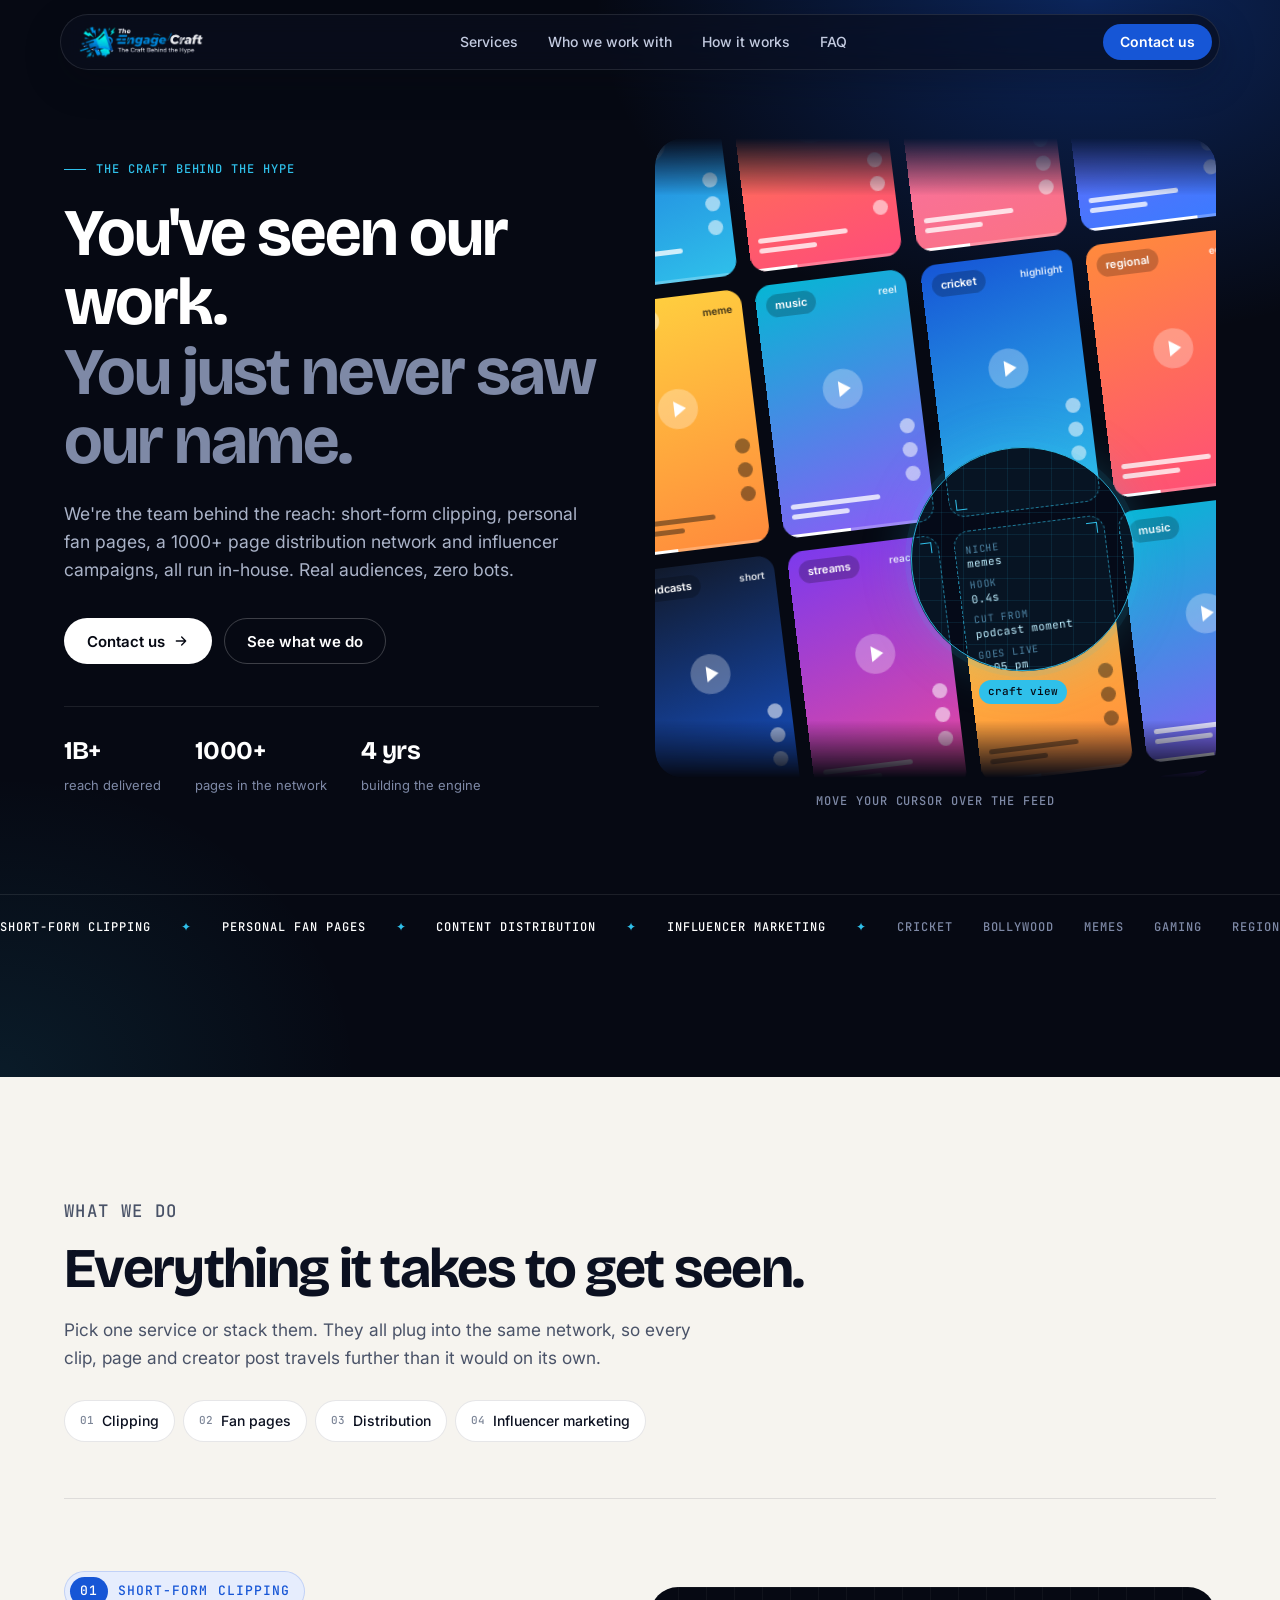
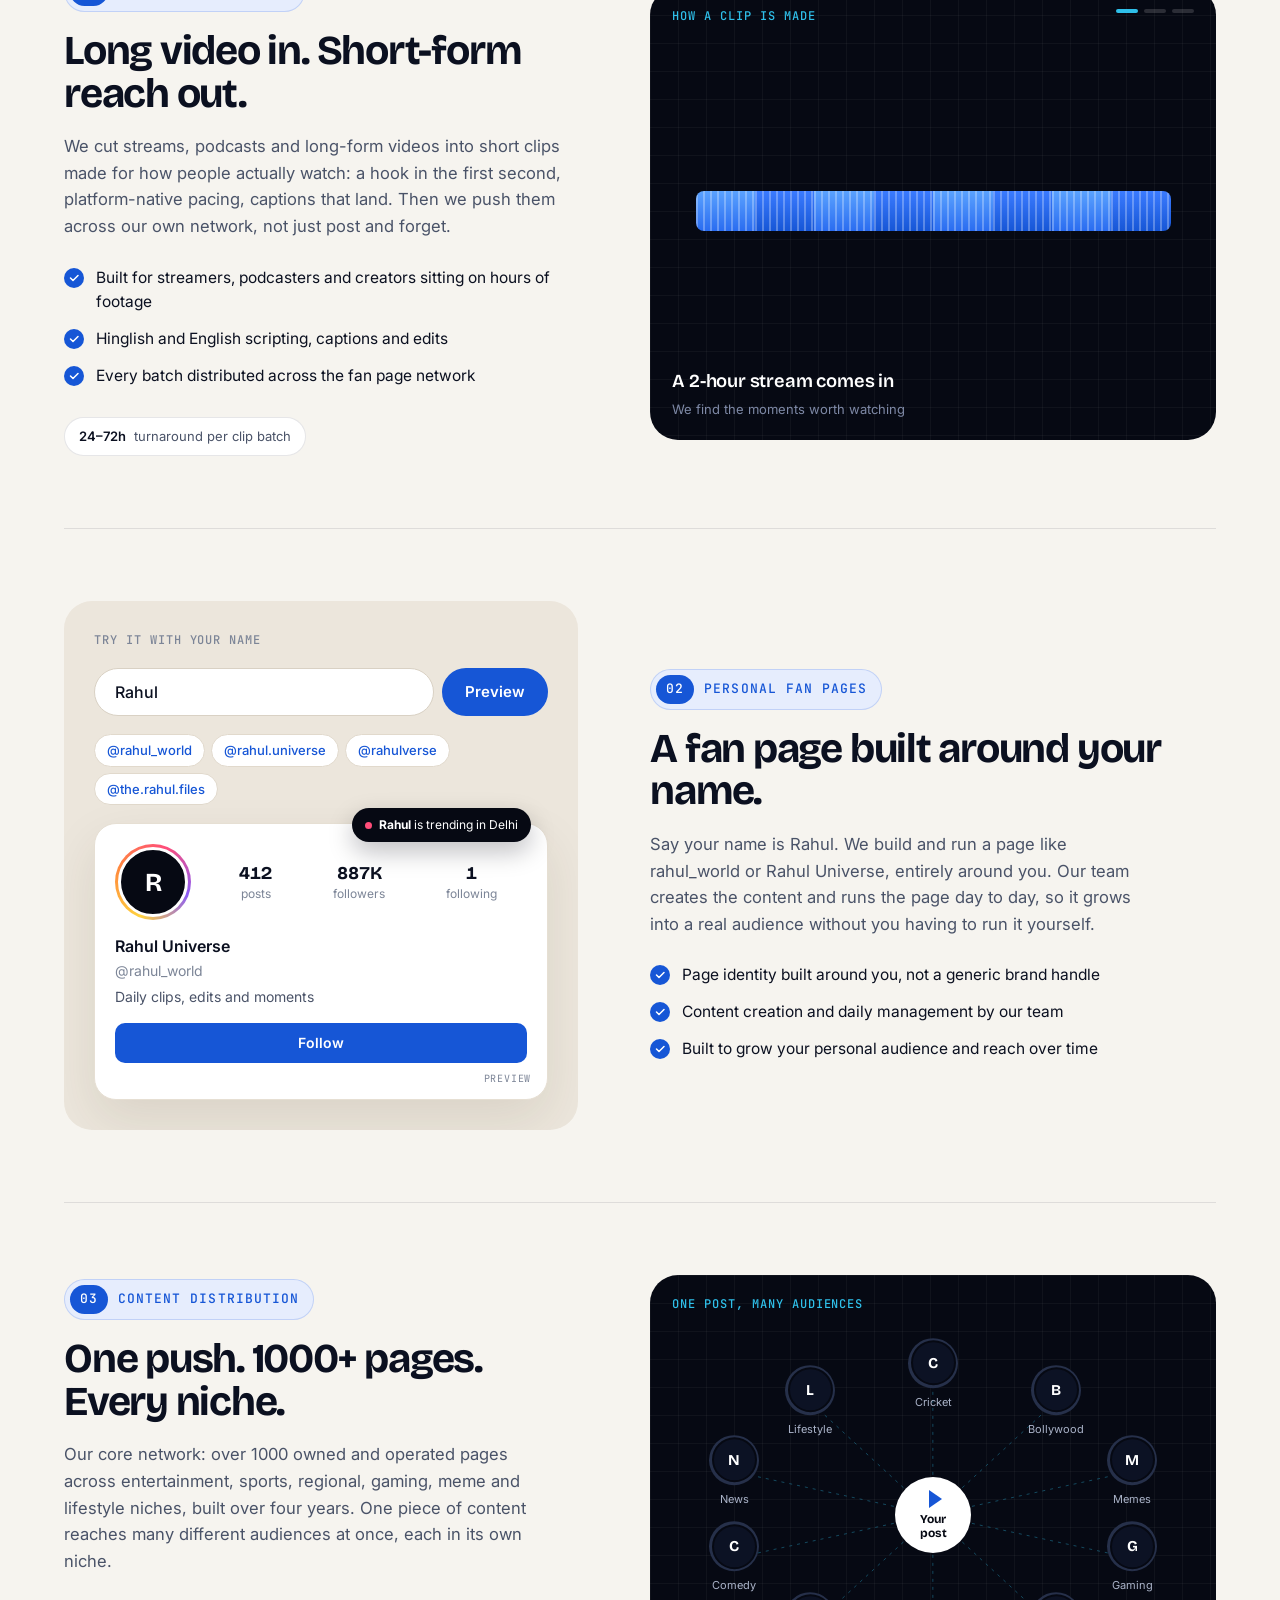
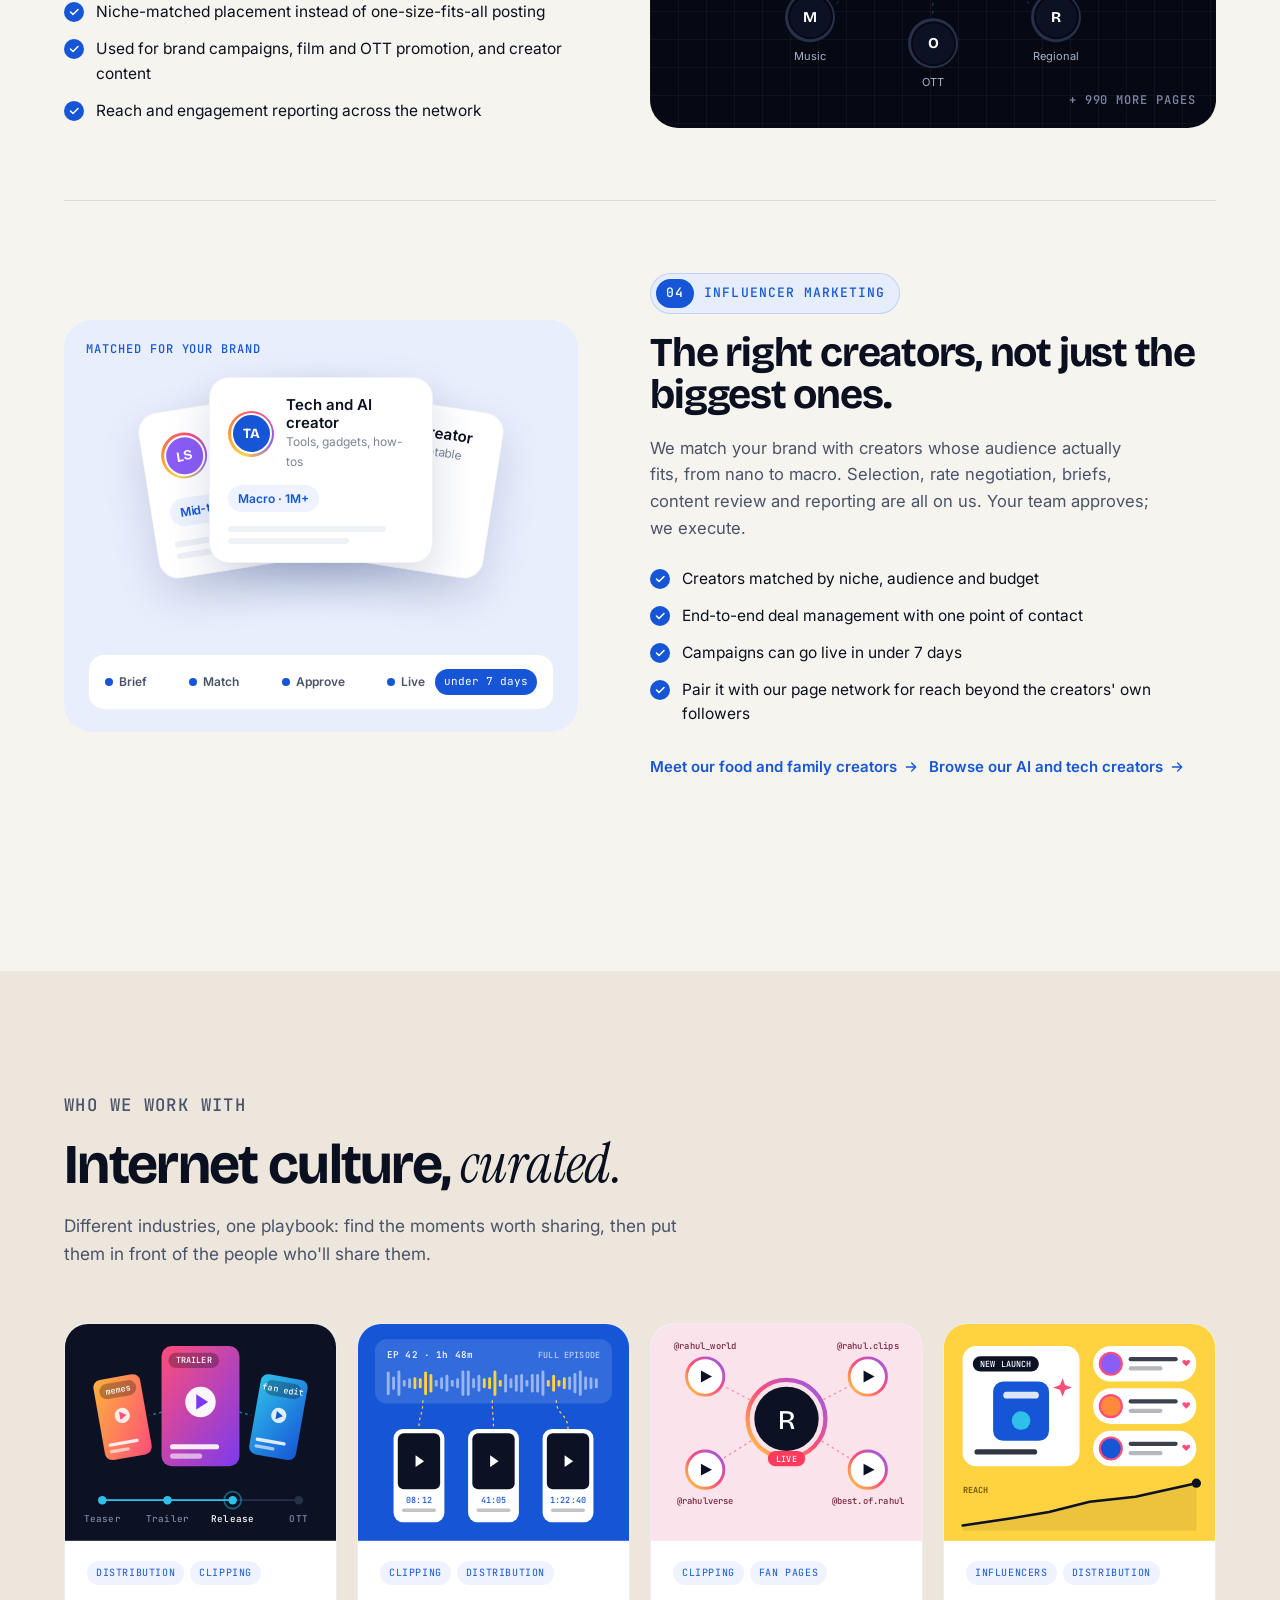
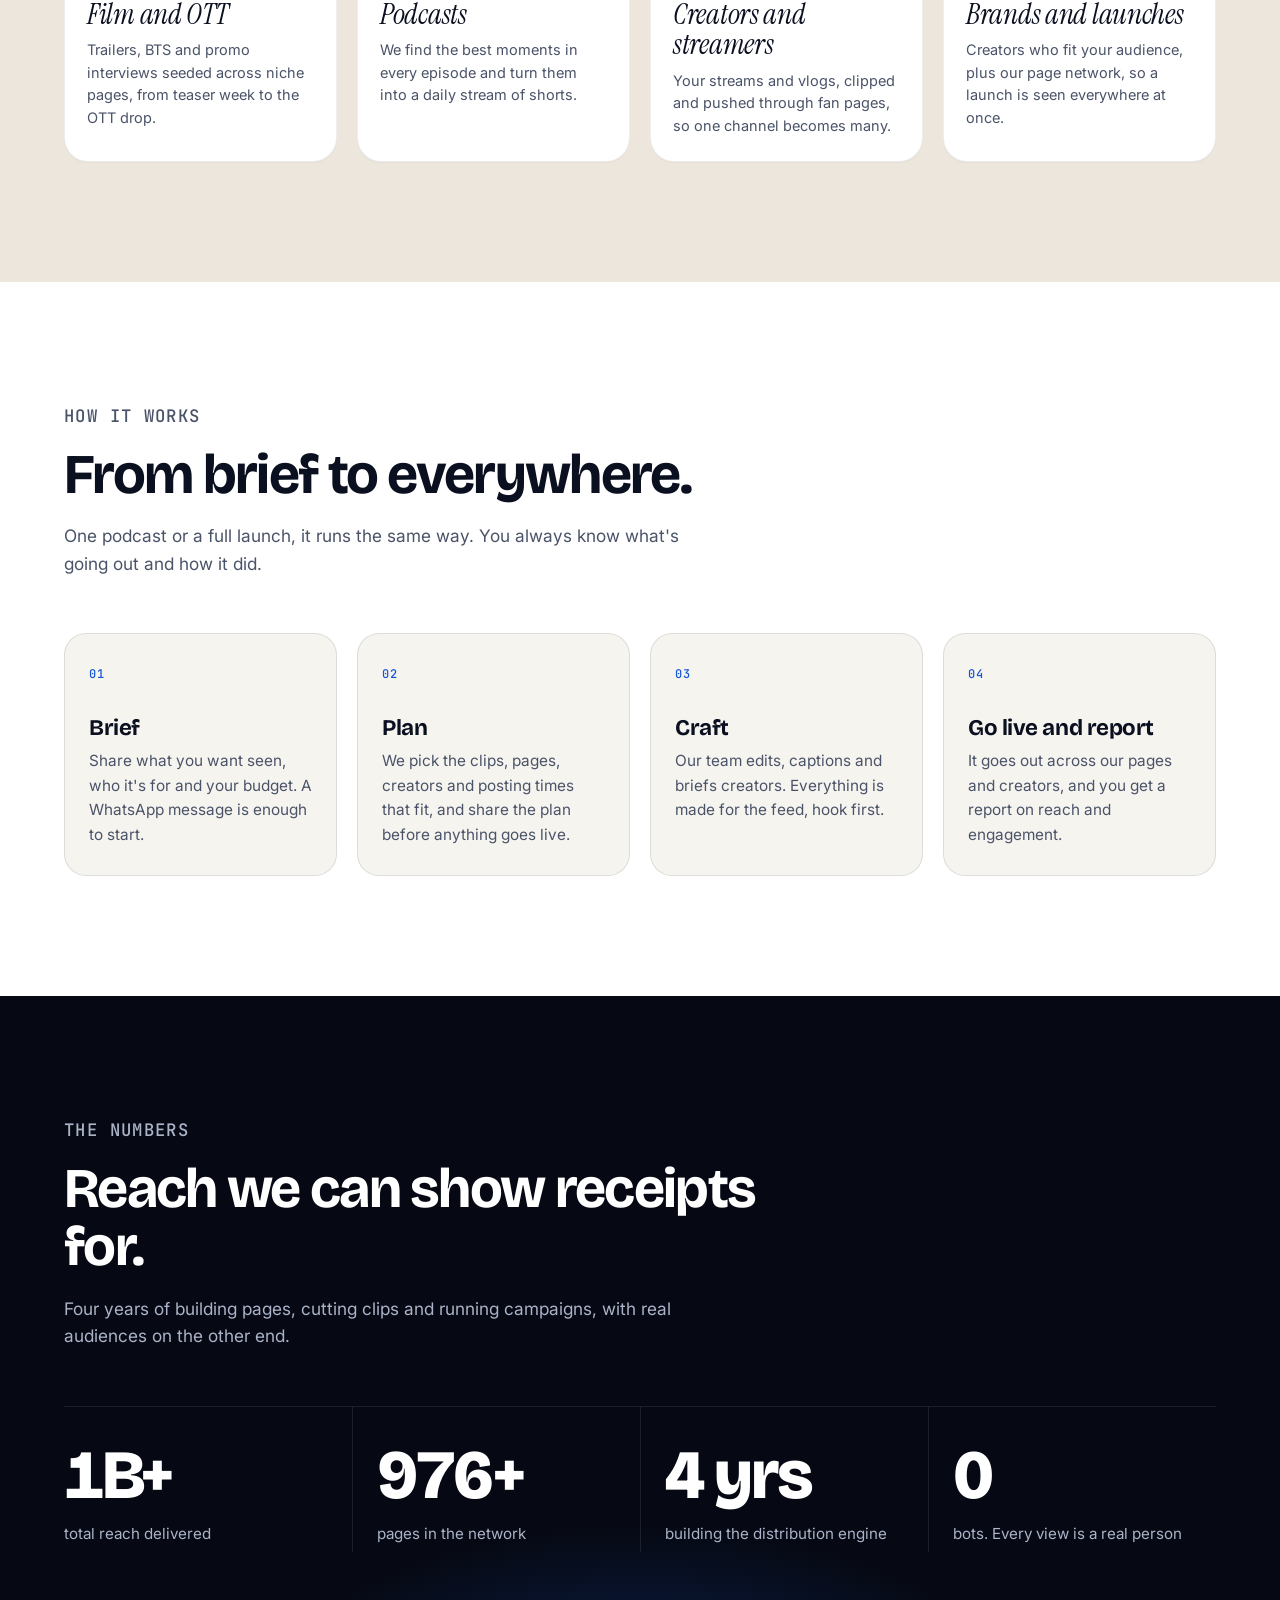
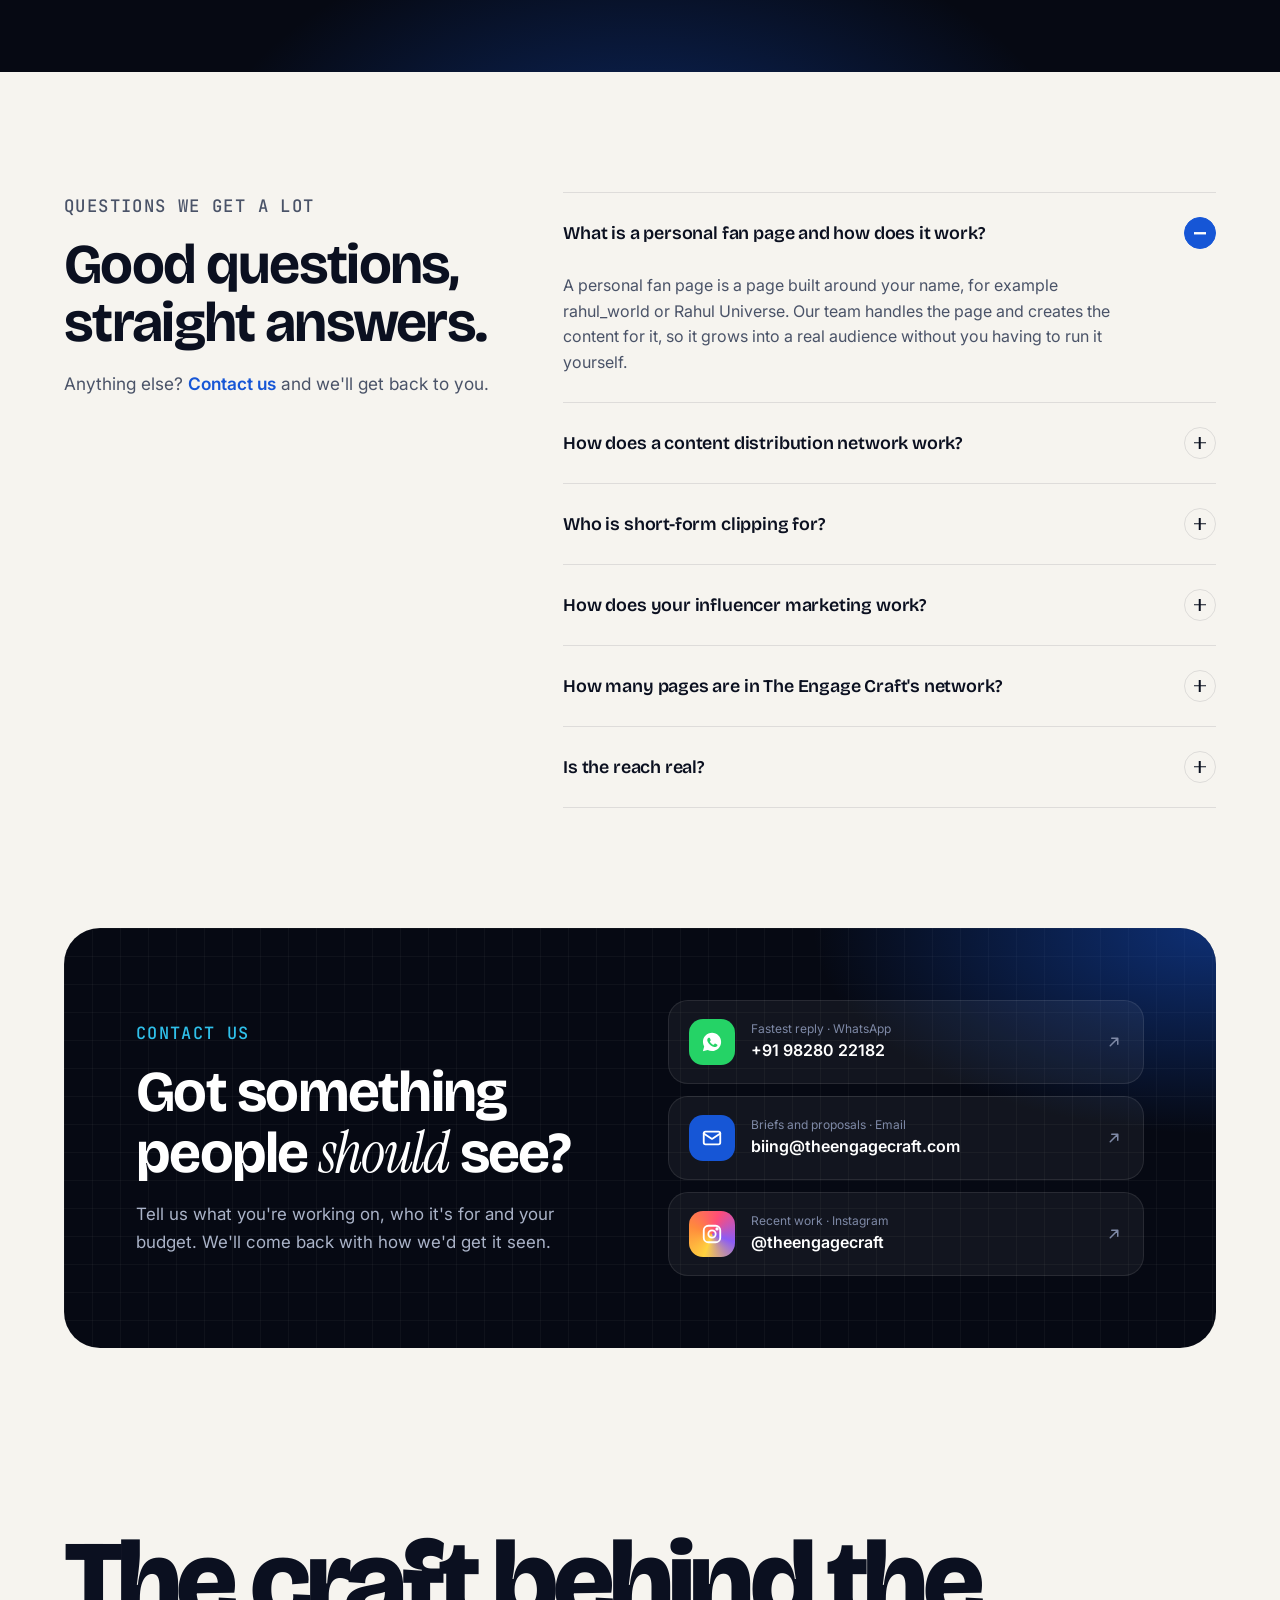
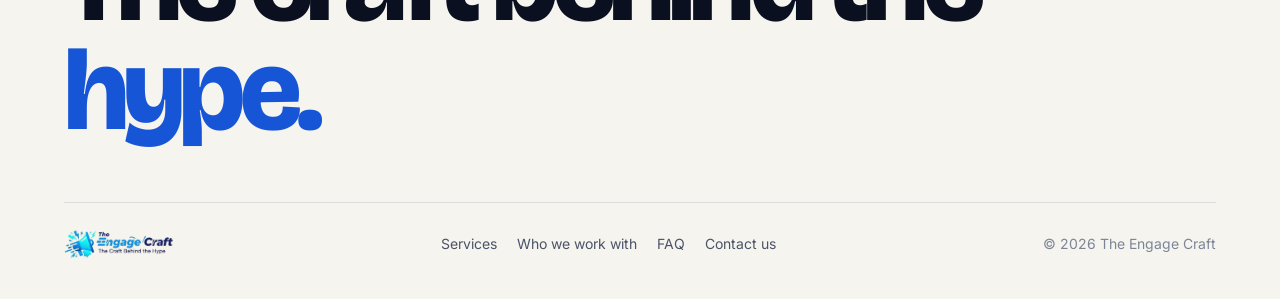
==== commit 571b188f: "roster" ====
--- a/index.html
+++ b/index.html
@@ -836,6 +836,9 @@
             <li>Pair it with our page network for reach beyond the creators' own followers</li>
           </ul>
           <div class="svc-meta">
+            <a class="text-link" href="roster.html">Meet our food and family creators
+              <svg viewBox="0 0 24 24" fill="none" stroke="currentColor" stroke-width="2" stroke-linecap="round" stroke-linejoin="round"><path d="M5 12h14M13 6l6 6-6 6"/></svg>
+            </a>
             <a class="text-link" href="creators.html" target="_blank" rel="noopener">Browse our AI and tech creators
               <svg viewBox="0 0 24 24" fill="none" stroke="currentColor" stroke-width="2" stroke-linecap="round" stroke-linejoin="round"><path d="M5 12h14M13 6l6 6-6 6"/></svg>
             </a>
